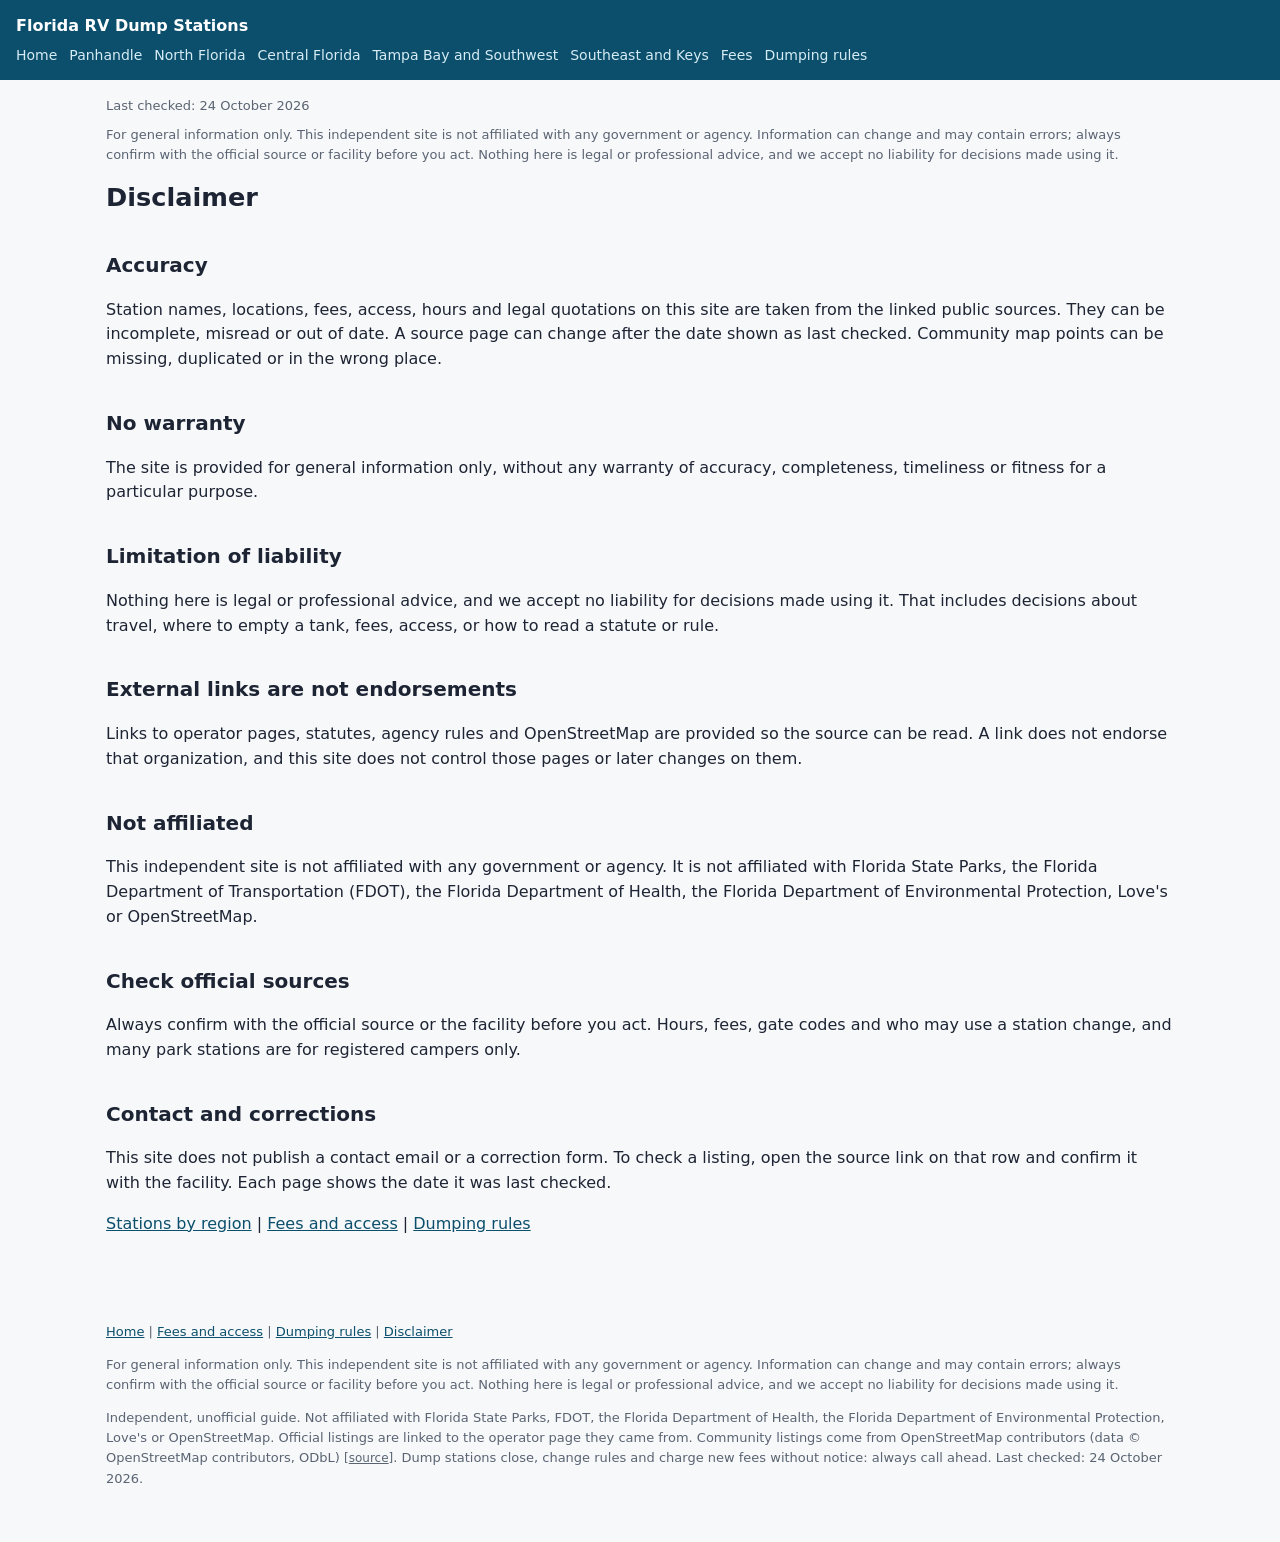
==== site/disclaimer/index.html @ b53549ac "Add SEO metadata, a disclaimer page, and clean URLs. Generate JSON-LD, social tags, icons, a custom " ====
<!doctype html><html lang="en-US"><head><meta charset="utf-8"><meta name="viewport" content="width=device-width,initial-scale=1"><title>Full disclaimer for this Florida RV dump station guide</title><meta name="description" content="Disclaimer for this independent Florida RV dump station guide: accuracy, no warranty, liability limits, external links, affiliation and official sources."><link rel="canonical" href="https://rv-dump-station-finder.vercel.app/disclaimer/"><link rel="icon" href="/favicon.svg" type="image/svg+xml"><link rel="apple-touch-icon" sizes="180x180" href="/apple-touch-icon.png"><meta property="og:type" content="article"><meta property="og:site_name" content="Florida RV Dump Stations"><meta property="og:locale" content="en_US"><meta property="og:title" content="Full disclaimer for this Florida RV dump station guide"><meta property="og:description" content="Disclaimer for this independent Florida RV dump station guide: accuracy, no warranty, liability limits, external links, affiliation and official sources."><meta property="og:url" content="https://rv-dump-station-finder.vercel.app/disclaimer/"><meta property="og:image" content="https://rv-dump-station-finder.vercel.app/og.png"><meta property="og:image:type" content="image/png"><meta property="og:image:width" content="1200"><meta property="og:image:height" content="630"><meta property="og:image:alt" content="Florida RV Dump Stations"><meta name="twitter:card" content="summary_large_image"><meta name="twitter:title" content="Full disclaimer for this Florida RV dump station guide"><meta name="twitter:description" content="Disclaimer for this independent Florida RV dump station guide: accuracy, no warranty, liability limits, external links, affiliation and official sources."><meta name="twitter:image" content="https://rv-dump-station-finder.vercel.app/og.png"><meta name="twitter:image:alt" content="Florida RV Dump Stations"><script type="application/ld+json">{"@context": "https://schema.org", "@type": "Article", "headline": "Full disclaimer for this Florida RV dump station guide", "description": "Disclaimer for this independent Florida RV dump station guide: accuracy, no warranty, liability limits, external links, affiliation and official sources.", "datePublished": "2026-10-24", "dateModified": "2026-10-24", "mainEntityOfPage": {"@type": "WebPage", "@id": "https://rv-dump-station-finder.vercel.app/disclaimer/"}, "author": {"@type": "Organization", "name": "Florida RV Dump Stations", "url": "https://rv-dump-station-finder.vercel.app/"}, "publisher": {"@type": "Organization", "name": "Florida RV Dump Stations", "url": "https://rv-dump-station-finder.vercel.app/", "logo": {"@type": "ImageObject", "url": "https://rv-dump-station-finder.vercel.app/apple-touch-icon.png"}}}</script><script type="application/ld+json">{"@context": "https://schema.org", "@type": "BreadcrumbList", "itemListElement": [{"@type": "ListItem", "position": 1, "name": "Home", "item": "https://rv-dump-station-finder.vercel.app/"}, {"@type": "ListItem", "position": 2, "name": "Disclaimer", "item": "https://rv-dump-station-finder.vercel.app/disclaimer/"}]}</script><style>*{box-sizing:border-box}body{margin:0;font:16px/1.55 system-ui,-apple-system,Segoe UI,Roboto,sans-serif;color:#1d2433;background:#f7f8fa}
header{background:#0b4f6c;color:#fff;padding:14px 16px}header a{color:#fff;text-decoration:none;font-weight:600}nav{margin-top:6px;font-size:14px}nav a{color:#d6ecf5;margin-right:12px;font-weight:400;display:inline-block}
main{max-width:1100px;margin:0 auto;padding:16px}h1{font-size:1.6rem;line-height:1.25}h2{font-size:1.25rem;margin-top:1.8em}
.card{background:#fff;border:1px solid #e3e6ea;border-radius:10px;padding:14px 16px;margin:12px 0}.note{background:#fff8e1;border-color:#f3d27a}
.src{font-size:12px;color:#5a6472}.src a{color:#5a6472}a{color:#0b4f6c}table{border-collapse:collapse;width:100%;background:#fff;font-size:14px}
th,td{border:1px solid #e3e6ea;padding:6px 8px;text-align:left;vertical-align:top}th{background:#eaf1f4}.wrap{overflow-x:auto}
.checked{font-size:13px;color:#5a6472;margin:0 0 8px}.disclaimer{font-size:13px;color:#5a6472;margin:8px 0 12px}footer{max-width:1100px;margin:24px auto;padding:16px;font-size:13px;color:#5a6472}
.lv{font-size:12px;padding:1px 6px;border-radius:8px;white-space:nowrap}.ok{background:#dff3e4}.comm{background:#fdebd3}
input{width:100%;padding:8px;font-size:15px;border:1px solid #cdd3da;border-radius:6px;margin:8px 0}ul.grid{columns:2;padding-left:18px}@media(max-width:600px){ul.grid{columns:1}}
</style><script defer src="/_vercel/insights/script.js"></script></head><body><header><a href="/">Florida RV Dump Stations</a><nav><a href="/">Home</a><a href="/regions/panhandle/">Panhandle</a><a href="/regions/north/">North Florida</a><a href="/regions/central/">Central Florida</a><a href="/regions/tampa-bay-southwest/">Tampa Bay and Southwest</a><a href="/regions/southeast-keys/">Southeast and Keys</a><a href="/fees/">Fees</a><a href="/rules/">Dumping rules</a></nav></header><main><p class="checked">Last checked: 24 October 2026</p><p class="disclaimer">For general information only. This independent site is not affiliated with any government or agency. Information can change and may contain errors; always confirm with the official source or facility before you act. Nothing here is legal or professional advice, and we accept no liability for decisions made using it.</p><h1>Disclaimer</h1>
<h2>Accuracy</h2>
<p>Station names, locations, fees, access, hours and legal quotations on this site are taken from the linked public sources. They can be incomplete, misread or out of date. A source page can change after the date shown as last checked. Community map points can be missing, duplicated or in the wrong place.</p>
<h2>No warranty</h2>
<p>The site is provided for general information only, without any warranty of accuracy, completeness, timeliness or fitness for a particular purpose.</p>
<h2>Limitation of liability</h2>
<p>Nothing here is legal or professional advice, and we accept no liability for decisions made using it. That includes decisions about travel, where to empty a tank, fees, access, or how to read a statute or rule.</p>
<h2>External links are not endorsements</h2>
<p>Links to operator pages, statutes, agency rules and OpenStreetMap are provided so the source can be read. A link does not endorse that organization, and this site does not control those pages or later changes on them.</p>
<h2>Not affiliated</h2>
<p>This independent site is not affiliated with any government or agency. It is not affiliated with Florida State Parks, the Florida Department of Transportation (FDOT), the Florida Department of Health, the Florida Department of Environmental Protection, Love's or OpenStreetMap.</p>
<h2>Check official sources</h2>
<p>Always confirm with the official source or the facility before you act. Hours, fees, gate codes and who may use a station change, and many park stations are for registered campers only.</p>
<h2>Contact and corrections</h2>
<p>This site does not publish a contact email or a correction form. To check a listing, open the source link on that row and confirm it with the facility. Each page shows the date it was last checked.</p>
<p><a href="/">Stations by region</a> | <a href="/fees/">Fees and access</a> | <a href="/rules/">Dumping rules</a></p></main><footer><p><a href="/">Home</a> | <a href="/fees/">Fees and access</a> | <a href="/rules/">Dumping rules</a> | <a href="/disclaimer/">Disclaimer</a></p><p class="disclaimer">For general information only. This independent site is not affiliated with any government or agency. Information can change and may contain errors; always confirm with the official source or facility before you act. Nothing here is legal or professional advice, and we accept no liability for decisions made using it.</p><p>Independent, unofficial guide. Not affiliated with Florida State Parks, FDOT, the Florida Department of Health, the Florida Department of Environmental Protection, Love's or OpenStreetMap. Official listings are linked to the operator page they came from. Community listings come from OpenStreetMap contributors (data &copy; OpenStreetMap contributors, ODbL) <span class="src">[<a href="https://www.openstreetmap.org/copyright" rel="noopener">source</a>]</span>. Dump stations close, change rules and charge new fees without notice: always call ahead. Last checked: 24 October 2026.</p></footer></body></html>
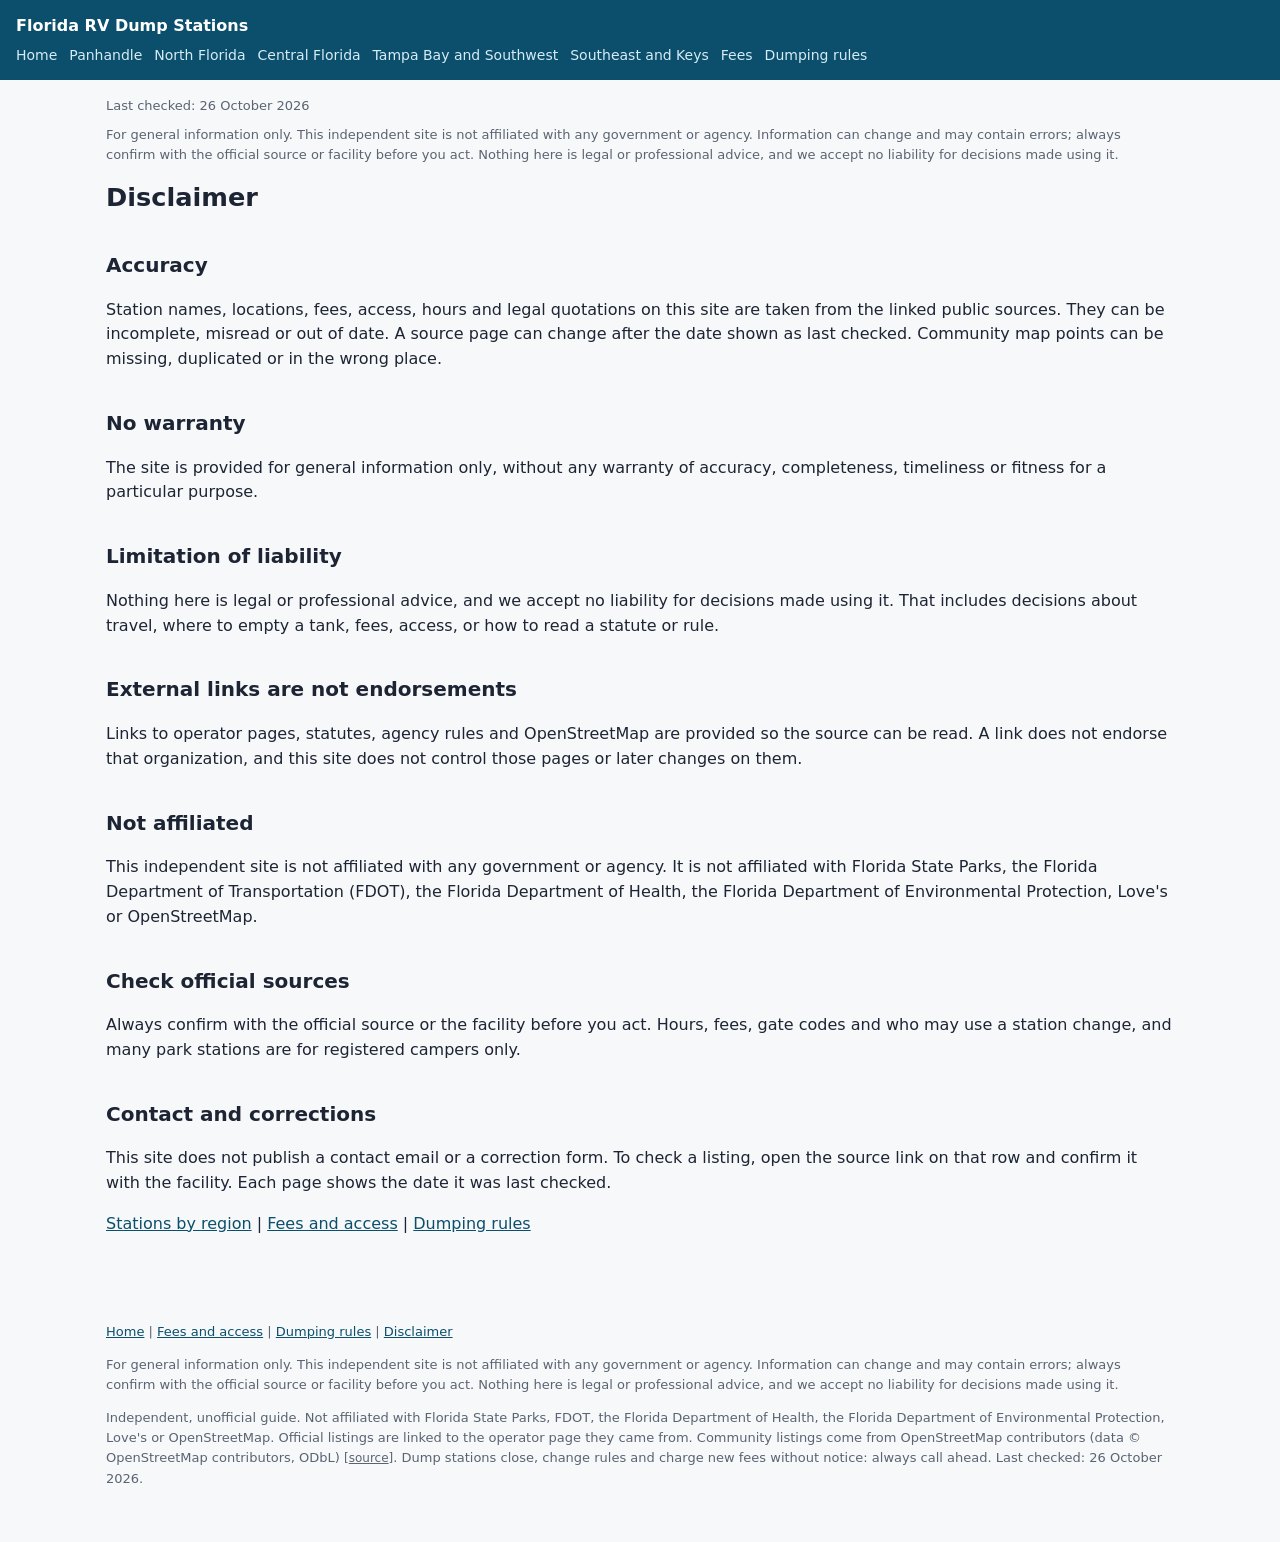
==== commit d8e3ebd4: "Recheck Florida dump facts against official sources. Set every last-checked date to 26 October 2026." ====
--- a/site/disclaimer/index.html
+++ b/site/disclaimer/index.html
@@ -1,4 +1,4 @@
-<!doctype html><html lang="en-US"><head><meta charset="utf-8"><meta name="viewport" content="width=device-width,initial-scale=1"><title>Full disclaimer for this Florida RV dump station guide</title><meta name="description" content="Disclaimer for this independent Florida RV dump station guide: accuracy, no warranty, liability limits, external links, affiliation and official sources."><link rel="canonical" href="https://rv-dump-station-finder.vercel.app/disclaimer/"><link rel="icon" href="/favicon.svg" type="image/svg+xml"><link rel="apple-touch-icon" sizes="180x180" href="/apple-touch-icon.png"><meta property="og:type" content="article"><meta property="og:site_name" content="Florida RV Dump Stations"><meta property="og:locale" content="en_US"><meta property="og:title" content="Full disclaimer for this Florida RV dump station guide"><meta property="og:description" content="Disclaimer for this independent Florida RV dump station guide: accuracy, no warranty, liability limits, external links, affiliation and official sources."><meta property="og:url" content="https://rv-dump-station-finder.vercel.app/disclaimer/"><meta property="og:image" content="https://rv-dump-station-finder.vercel.app/og.png"><meta property="og:image:type" content="image/png"><meta property="og:image:width" content="1200"><meta property="og:image:height" content="630"><meta property="og:image:alt" content="Florida RV Dump Stations"><meta name="twitter:card" content="summary_large_image"><meta name="twitter:title" content="Full disclaimer for this Florida RV dump station guide"><meta name="twitter:description" content="Disclaimer for this independent Florida RV dump station guide: accuracy, no warranty, liability limits, external links, affiliation and official sources."><meta name="twitter:image" content="https://rv-dump-station-finder.vercel.app/og.png"><meta name="twitter:image:alt" content="Florida RV Dump Stations"><script type="application/ld+json">{"@context": "https://schema.org", "@type": "Article", "headline": "Full disclaimer for this Florida RV dump station guide", "description": "Disclaimer for this independent Florida RV dump station guide: accuracy, no warranty, liability limits, external links, affiliation and official sources.", "datePublished": "2026-10-24", "dateModified": "2026-10-24", "mainEntityOfPage": {"@type": "WebPage", "@id": "https://rv-dump-station-finder.vercel.app/disclaimer/"}, "author": {"@type": "Organization", "name": "Florida RV Dump Stations", "url": "https://rv-dump-station-finder.vercel.app/"}, "publisher": {"@type": "Organization", "name": "Florida RV Dump Stations", "url": "https://rv-dump-station-finder.vercel.app/", "logo": {"@type": "ImageObject", "url": "https://rv-dump-station-finder.vercel.app/apple-touch-icon.png"}}}</script><script type="application/ld+json">{"@context": "https://schema.org", "@type": "BreadcrumbList", "itemListElement": [{"@type": "ListItem", "position": 1, "name": "Home", "item": "https://rv-dump-station-finder.vercel.app/"}, {"@type": "ListItem", "position": 2, "name": "Disclaimer", "item": "https://rv-dump-station-finder.vercel.app/disclaimer/"}]}</script><style>*{box-sizing:border-box}body{margin:0;font:16px/1.55 system-ui,-apple-system,Segoe UI,Roboto,sans-serif;color:#1d2433;background:#f7f8fa}
+<!doctype html><html lang="en-US"><head><meta charset="utf-8"><meta name="viewport" content="width=device-width,initial-scale=1"><title>Full disclaimer for this Florida RV dump station guide</title><meta name="description" content="Disclaimer for this independent Florida RV dump station guide: accuracy, no warranty, liability limits, external links, affiliation and official sources."><link rel="canonical" href="https://rv-dump-station-finder.vercel.app/disclaimer/"><link rel="icon" href="/favicon.svg" type="image/svg+xml"><link rel="apple-touch-icon" sizes="180x180" href="/apple-touch-icon.png"><meta property="og:type" content="article"><meta property="og:site_name" content="Florida RV Dump Stations"><meta property="og:locale" content="en_US"><meta property="og:title" content="Full disclaimer for this Florida RV dump station guide"><meta property="og:description" content="Disclaimer for this independent Florida RV dump station guide: accuracy, no warranty, liability limits, external links, affiliation and official sources."><meta property="og:url" content="https://rv-dump-station-finder.vercel.app/disclaimer/"><meta property="og:image" content="https://rv-dump-station-finder.vercel.app/og.png"><meta property="og:image:type" content="image/png"><meta property="og:image:width" content="1200"><meta property="og:image:height" content="630"><meta property="og:image:alt" content="Florida RV Dump Stations"><meta name="twitter:card" content="summary_large_image"><meta name="twitter:title" content="Full disclaimer for this Florida RV dump station guide"><meta name="twitter:description" content="Disclaimer for this independent Florida RV dump station guide: accuracy, no warranty, liability limits, external links, affiliation and official sources."><meta name="twitter:image" content="https://rv-dump-station-finder.vercel.app/og.png"><meta name="twitter:image:alt" content="Florida RV Dump Stations"><script type="application/ld+json">{"@context": "https://schema.org", "@type": "Article", "headline": "Full disclaimer for this Florida RV dump station guide", "description": "Disclaimer for this independent Florida RV dump station guide: accuracy, no warranty, liability limits, external links, affiliation and official sources.", "datePublished": "2026-10-26", "dateModified": "2026-10-26", "mainEntityOfPage": {"@type": "WebPage", "@id": "https://rv-dump-station-finder.vercel.app/disclaimer/"}, "author": {"@type": "Organization", "name": "Florida RV Dump Stations", "url": "https://rv-dump-station-finder.vercel.app/"}, "publisher": {"@type": "Organization", "name": "Florida RV Dump Stations", "url": "https://rv-dump-station-finder.vercel.app/", "logo": {"@type": "ImageObject", "url": "https://rv-dump-station-finder.vercel.app/apple-touch-icon.png"}}}</script><script type="application/ld+json">{"@context": "https://schema.org", "@type": "BreadcrumbList", "itemListElement": [{"@type": "ListItem", "position": 1, "name": "Home", "item": "https://rv-dump-station-finder.vercel.app/"}, {"@type": "ListItem", "position": 2, "name": "Disclaimer", "item": "https://rv-dump-station-finder.vercel.app/disclaimer/"}]}</script><style>*{box-sizing:border-box}body{margin:0;font:16px/1.55 system-ui,-apple-system,Segoe UI,Roboto,sans-serif;color:#1d2433;background:#f7f8fa}
 header{background:#0b4f6c;color:#fff;padding:14px 16px}header a{color:#fff;text-decoration:none;font-weight:600}nav{margin-top:6px;font-size:14px}nav a{color:#d6ecf5;margin-right:12px;font-weight:400;display:inline-block}
 main{max-width:1100px;margin:0 auto;padding:16px}h1{font-size:1.6rem;line-height:1.25}h2{font-size:1.25rem;margin-top:1.8em}
 .card{background:#fff;border:1px solid #e3e6ea;border-radius:10px;padding:14px 16px;margin:12px 0}.note{background:#fff8e1;border-color:#f3d27a}
@@ -7,7 +7,7 @@
 .checked{font-size:13px;color:#5a6472;margin:0 0 8px}.disclaimer{font-size:13px;color:#5a6472;margin:8px 0 12px}footer{max-width:1100px;margin:24px auto;padding:16px;font-size:13px;color:#5a6472}
 .lv{font-size:12px;padding:1px 6px;border-radius:8px;white-space:nowrap}.ok{background:#dff3e4}.comm{background:#fdebd3}
 input{width:100%;padding:8px;font-size:15px;border:1px solid #cdd3da;border-radius:6px;margin:8px 0}ul.grid{columns:2;padding-left:18px}@media(max-width:600px){ul.grid{columns:1}}
-</style><script defer src="/_vercel/insights/script.js"></script></head><body><header><a href="/">Florida RV Dump Stations</a><nav><a href="/">Home</a><a href="/regions/panhandle/">Panhandle</a><a href="/regions/north/">North Florida</a><a href="/regions/central/">Central Florida</a><a href="/regions/tampa-bay-southwest/">Tampa Bay and Southwest</a><a href="/regions/southeast-keys/">Southeast and Keys</a><a href="/fees/">Fees</a><a href="/rules/">Dumping rules</a></nav></header><main><p class="checked">Last checked: 24 October 2026</p><p class="disclaimer">For general information only. This independent site is not affiliated with any government or agency. Information can change and may contain errors; always confirm with the official source or facility before you act. Nothing here is legal or professional advice, and we accept no liability for decisions made using it.</p><h1>Disclaimer</h1>
+</style><script defer src="/_vercel/insights/script.js"></script></head><body><header><a href="/">Florida RV Dump Stations</a><nav><a href="/">Home</a><a href="/regions/panhandle/">Panhandle</a><a href="/regions/north/">North Florida</a><a href="/regions/central/">Central Florida</a><a href="/regions/tampa-bay-southwest/">Tampa Bay and Southwest</a><a href="/regions/southeast-keys/">Southeast and Keys</a><a href="/fees/">Fees</a><a href="/rules/">Dumping rules</a></nav></header><main><p class="checked">Last checked: 26 October 2026</p><p class="disclaimer">For general information only. This independent site is not affiliated with any government or agency. Information can change and may contain errors; always confirm with the official source or facility before you act. Nothing here is legal or professional advice, and we accept no liability for decisions made using it.</p><h1>Disclaimer</h1>
 <h2>Accuracy</h2>
 <p>Station names, locations, fees, access, hours and legal quotations on this site are taken from the linked public sources. They can be incomplete, misread or out of date. A source page can change after the date shown as last checked. Community map points can be missing, duplicated or in the wrong place.</p>
 <h2>No warranty</h2>
@@ -22,4 +22,4 @@
 <p>Always confirm with the official source or the facility before you act. Hours, fees, gate codes and who may use a station change, and many park stations are for registered campers only.</p>
 <h2>Contact and corrections</h2>
 <p>This site does not publish a contact email or a correction form. To check a listing, open the source link on that row and confirm it with the facility. Each page shows the date it was last checked.</p>
-<p><a href="/">Stations by region</a> | <a href="/fees/">Fees and access</a> | <a href="/rules/">Dumping rules</a></p></main><footer><p><a href="/">Home</a> | <a href="/fees/">Fees and access</a> | <a href="/rules/">Dumping rules</a> | <a href="/disclaimer/">Disclaimer</a></p><p class="disclaimer">For general information only. This independent site is not affiliated with any government or agency. Information can change and may contain errors; always confirm with the official source or facility before you act. Nothing here is legal or professional advice, and we accept no liability for decisions made using it.</p><p>Independent, unofficial guide. Not affiliated with Florida State Parks, FDOT, the Florida Department of Health, the Florida Department of Environmental Protection, Love's or OpenStreetMap. Official listings are linked to the operator page they came from. Community listings come from OpenStreetMap contributors (data &copy; OpenStreetMap contributors, ODbL) <span class="src">[<a href="https://www.openstreetmap.org/copyright" rel="noopener">source</a>]</span>. Dump stations close, change rules and charge new fees without notice: always call ahead. Last checked: 24 October 2026.</p></footer></body></html>+<p><a href="/">Stations by region</a> | <a href="/fees/">Fees and access</a> | <a href="/rules/">Dumping rules</a></p></main><footer><p><a href="/">Home</a> | <a href="/fees/">Fees and access</a> | <a href="/rules/">Dumping rules</a> | <a href="/disclaimer/">Disclaimer</a></p><p class="disclaimer">For general information only. This independent site is not affiliated with any government or agency. Information can change and may contain errors; always confirm with the official source or facility before you act. Nothing here is legal or professional advice, and we accept no liability for decisions made using it.</p><p>Independent, unofficial guide. Not affiliated with Florida State Parks, FDOT, the Florida Department of Health, the Florida Department of Environmental Protection, Love's or OpenStreetMap. Official listings are linked to the operator page they came from. Community listings come from OpenStreetMap contributors (data &copy; OpenStreetMap contributors, ODbL) <span class="src">[<a href="https://www.openstreetmap.org/copyright" rel="noopener">source</a>]</span>. Dump stations close, change rules and charge new fees without notice: always call ahead. Last checked: 26 October 2026.</p></footer></body></html>
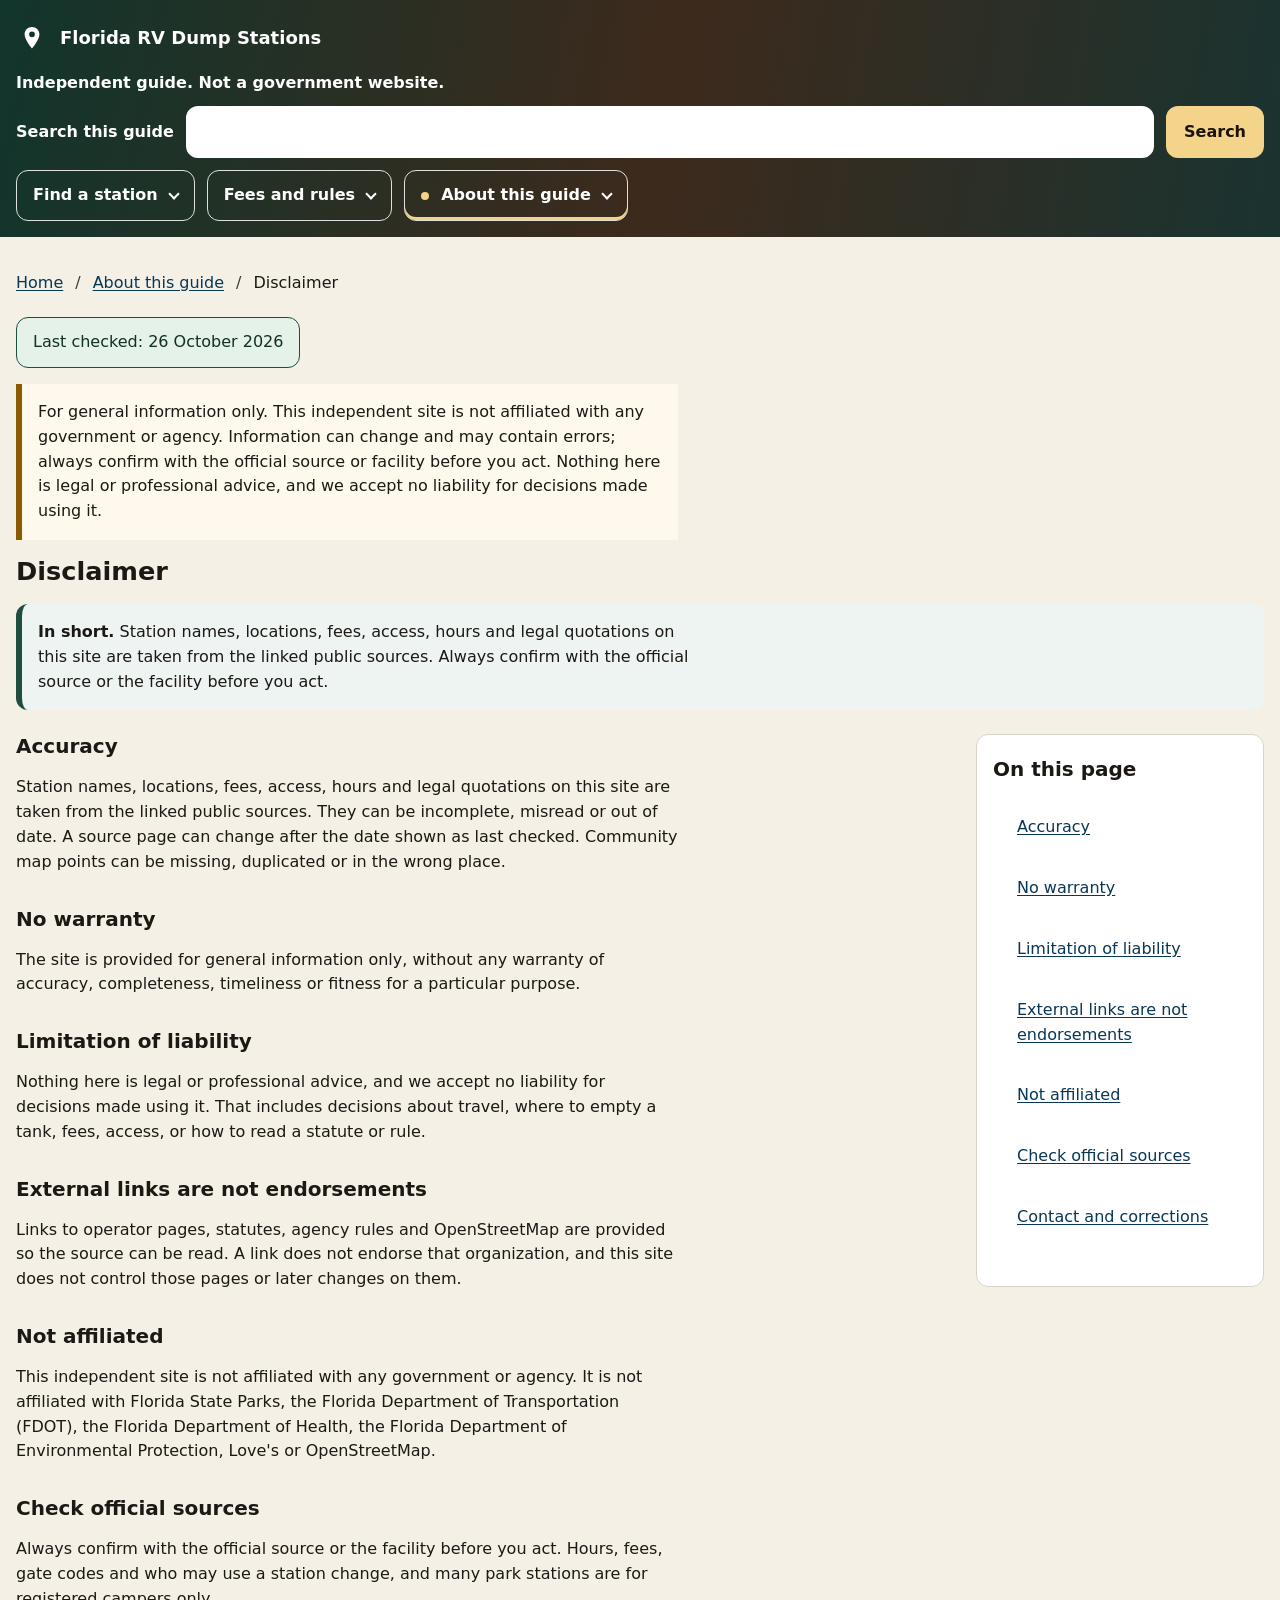
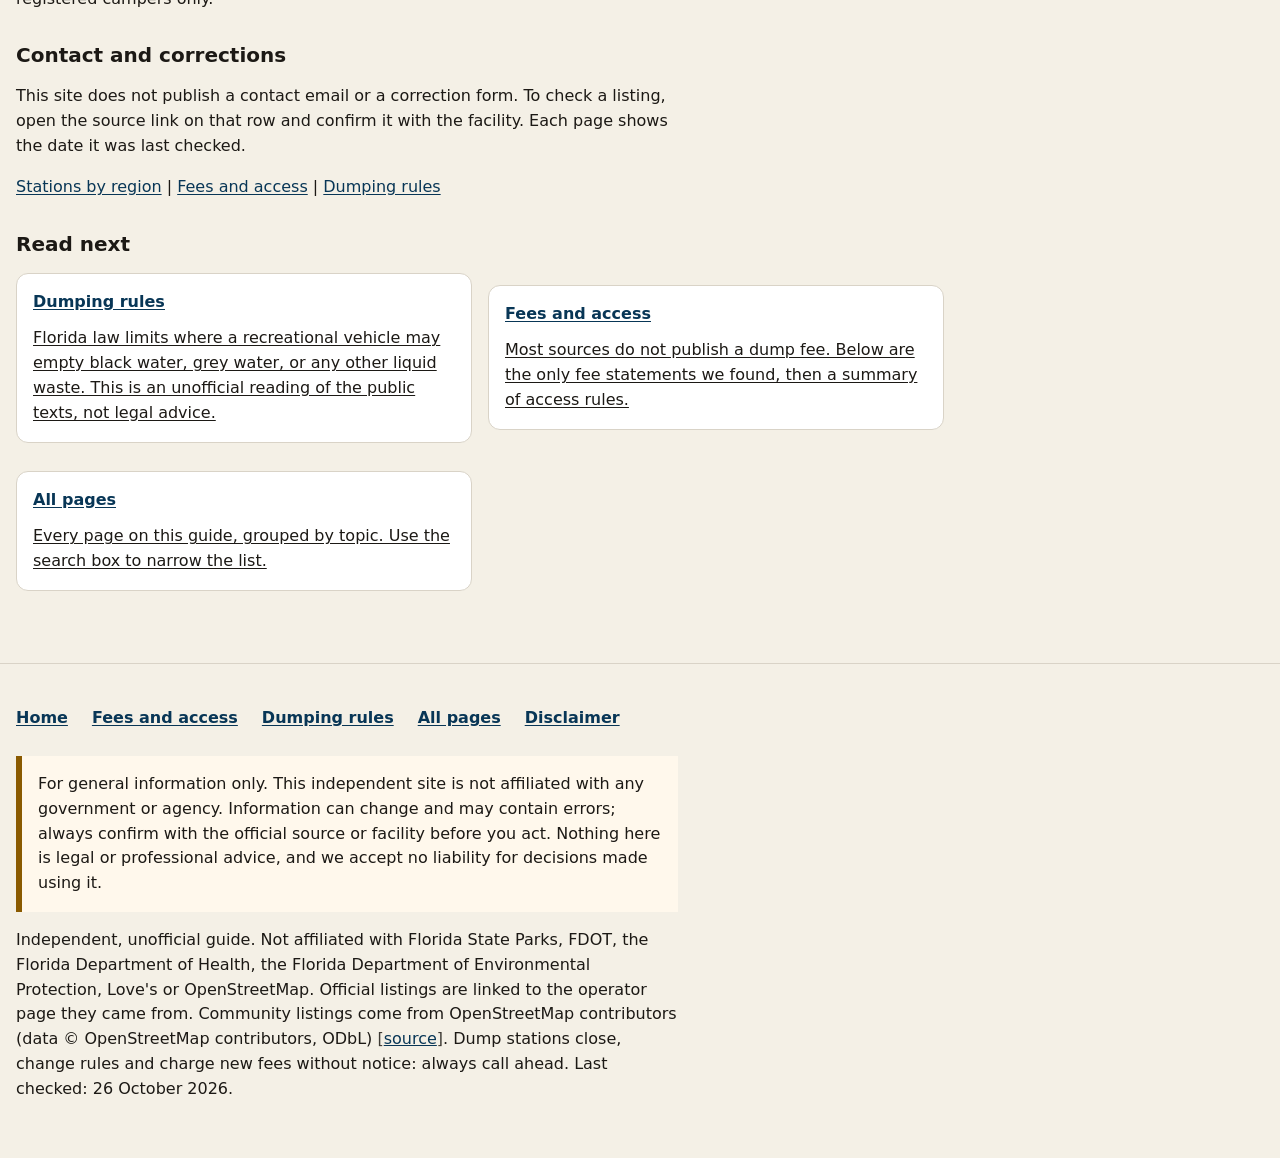
==== commit 37a42c93: "Redesign the guide layout and navigation. Use one system font, a pine and clay header, and a sticky " ====
--- a/site/disclaimer/index.html
+++ b/site/disclaimer/index.html
@@ -1,25 +1,489 @@
-<!doctype html><html lang="en-US"><head><meta charset="utf-8"><meta name="viewport" content="width=device-width,initial-scale=1"><title>Full disclaimer for this Florida RV dump station guide</title><meta name="description" content="Disclaimer for this independent Florida RV dump station guide: accuracy, no warranty, liability limits, external links, affiliation and official sources."><link rel="canonical" href="https://rv-dump-station-finder.vercel.app/disclaimer/"><link rel="icon" href="/favicon.svg" type="image/svg+xml"><link rel="apple-touch-icon" sizes="180x180" href="/apple-touch-icon.png"><meta property="og:type" content="article"><meta property="og:site_name" content="Florida RV Dump Stations"><meta property="og:locale" content="en_US"><meta property="og:title" content="Full disclaimer for this Florida RV dump station guide"><meta property="og:description" content="Disclaimer for this independent Florida RV dump station guide: accuracy, no warranty, liability limits, external links, affiliation and official sources."><meta property="og:url" content="https://rv-dump-station-finder.vercel.app/disclaimer/"><meta property="og:image" content="https://rv-dump-station-finder.vercel.app/og.png"><meta property="og:image:type" content="image/png"><meta property="og:image:width" content="1200"><meta property="og:image:height" content="630"><meta property="og:image:alt" content="Florida RV Dump Stations"><meta name="twitter:card" content="summary_large_image"><meta name="twitter:title" content="Full disclaimer for this Florida RV dump station guide"><meta name="twitter:description" content="Disclaimer for this independent Florida RV dump station guide: accuracy, no warranty, liability limits, external links, affiliation and official sources."><meta name="twitter:image" content="https://rv-dump-station-finder.vercel.app/og.png"><meta name="twitter:image:alt" content="Florida RV Dump Stations"><script type="application/ld+json">{"@context": "https://schema.org", "@type": "Article", "headline": "Full disclaimer for this Florida RV dump station guide", "description": "Disclaimer for this independent Florida RV dump station guide: accuracy, no warranty, liability limits, external links, affiliation and official sources.", "datePublished": "2026-10-26", "dateModified": "2026-10-26", "mainEntityOfPage": {"@type": "WebPage", "@id": "https://rv-dump-station-finder.vercel.app/disclaimer/"}, "author": {"@type": "Organization", "name": "Florida RV Dump Stations", "url": "https://rv-dump-station-finder.vercel.app/"}, "publisher": {"@type": "Organization", "name": "Florida RV Dump Stations", "url": "https://rv-dump-station-finder.vercel.app/", "logo": {"@type": "ImageObject", "url": "https://rv-dump-station-finder.vercel.app/apple-touch-icon.png"}}}</script><script type="application/ld+json">{"@context": "https://schema.org", "@type": "BreadcrumbList", "itemListElement": [{"@type": "ListItem", "position": 1, "name": "Home", "item": "https://rv-dump-station-finder.vercel.app/"}, {"@type": "ListItem", "position": 2, "name": "Disclaimer", "item": "https://rv-dump-station-finder.vercel.app/disclaimer/"}]}</script><style>*{box-sizing:border-box}body{margin:0;font:16px/1.55 system-ui,-apple-system,Segoe UI,Roboto,sans-serif;color:#1d2433;background:#f7f8fa}
-header{background:#0b4f6c;color:#fff;padding:14px 16px}header a{color:#fff;text-decoration:none;font-weight:600}nav{margin-top:6px;font-size:14px}nav a{color:#d6ecf5;margin-right:12px;font-weight:400;display:inline-block}
-main{max-width:1100px;margin:0 auto;padding:16px}h1{font-size:1.6rem;line-height:1.25}h2{font-size:1.25rem;margin-top:1.8em}
-.card{background:#fff;border:1px solid #e3e6ea;border-radius:10px;padding:14px 16px;margin:12px 0}.note{background:#fff8e1;border-color:#f3d27a}
-.src{font-size:12px;color:#5a6472}.src a{color:#5a6472}a{color:#0b4f6c}table{border-collapse:collapse;width:100%;background:#fff;font-size:14px}
-th,td{border:1px solid #e3e6ea;padding:6px 8px;text-align:left;vertical-align:top}th{background:#eaf1f4}.wrap{overflow-x:auto}
-.checked{font-size:13px;color:#5a6472;margin:0 0 8px}.disclaimer{font-size:13px;color:#5a6472;margin:8px 0 12px}footer{max-width:1100px;margin:24px auto;padding:16px;font-size:13px;color:#5a6472}
-.lv{font-size:12px;padding:1px 6px;border-radius:8px;white-space:nowrap}.ok{background:#dff3e4}.comm{background:#fdebd3}
-input{width:100%;padding:8px;font-size:15px;border:1px solid #cdd3da;border-radius:6px;margin:8px 0}ul.grid{columns:2;padding-left:18px}@media(max-width:600px){ul.grid{columns:1}}
-</style><script defer src="/_vercel/insights/script.js"></script></head><body><header><a href="/">Florida RV Dump Stations</a><nav><a href="/">Home</a><a href="/regions/panhandle/">Panhandle</a><a href="/regions/north/">North Florida</a><a href="/regions/central/">Central Florida</a><a href="/regions/tampa-bay-southwest/">Tampa Bay and Southwest</a><a href="/regions/southeast-keys/">Southeast and Keys</a><a href="/fees/">Fees</a><a href="/rules/">Dumping rules</a></nav></header><main><p class="checked">Last checked: 26 October 2026</p><p class="disclaimer">For general information only. This independent site is not affiliated with any government or agency. Information can change and may contain errors; always confirm with the official source or facility before you act. Nothing here is legal or professional advice, and we accept no liability for decisions made using it.</p><h1>Disclaimer</h1>
-<h2>Accuracy</h2>
+<!doctype html><html lang="en-US"><head><meta charset="utf-8"><meta name="viewport" content="width=device-width,initial-scale=1"><meta name="theme-color" content="#12352C"><title>Full disclaimer for this Florida RV dump station guide</title><meta name="description" content="Disclaimer for this independent Florida RV dump station guide: accuracy, no warranty, liability limits, external links, affiliation and official sources."><link rel="canonical" href="https://rv-dump-station-finder.vercel.app/disclaimer/"><link rel="icon" href="/favicon.svg" type="image/svg+xml"><link rel="apple-touch-icon" sizes="180x180" href="/apple-touch-icon.png"><meta property="og:type" content="article"><meta property="og:site_name" content="Florida RV Dump Stations"><meta property="og:locale" content="en_US"><meta property="og:title" content="Full disclaimer for this Florida RV dump station guide"><meta property="og:description" content="Disclaimer for this independent Florida RV dump station guide: accuracy, no warranty, liability limits, external links, affiliation and official sources."><meta property="og:url" content="https://rv-dump-station-finder.vercel.app/disclaimer/"><meta property="og:image" content="https://rv-dump-station-finder.vercel.app/og.png"><meta property="og:image:type" content="image/png"><meta property="og:image:width" content="1200"><meta property="og:image:height" content="630"><meta property="og:image:alt" content="Florida RV Dump Stations"><meta name="twitter:card" content="summary_large_image"><meta name="twitter:title" content="Full disclaimer for this Florida RV dump station guide"><meta name="twitter:description" content="Disclaimer for this independent Florida RV dump station guide: accuracy, no warranty, liability limits, external links, affiliation and official sources."><meta name="twitter:image" content="https://rv-dump-station-finder.vercel.app/og.png"><meta name="twitter:image:alt" content="Florida RV Dump Stations"><meta name="google-site-verification" content="XA7XgB_UwrIRvQyNVsnWpSyTyaU6e3-v4g4RBw8RAVI" /><script type="application/ld+json">{"@context": "https://schema.org", "@type": "Article", "headline": "Full disclaimer for this Florida RV dump station guide", "description": "Disclaimer for this independent Florida RV dump station guide: accuracy, no warranty, liability limits, external links, affiliation and official sources.", "datePublished": "2026-10-26", "dateModified": "2026-10-26", "mainEntityOfPage": {"@type": "WebPage", "@id": "https://rv-dump-station-finder.vercel.app/disclaimer/"}, "author": {"@type": "Organization", "name": "Florida RV Dump Stations", "url": "https://rv-dump-station-finder.vercel.app/"}, "publisher": {"@type": "Organization", "name": "Florida RV Dump Stations", "url": "https://rv-dump-station-finder.vercel.app/", "logo": {"@type": "ImageObject", "url": "https://rv-dump-station-finder.vercel.app/apple-touch-icon.png"}}}</script><script type="application/ld+json">{"@context": "https://schema.org", "@type": "BreadcrumbList", "itemListElement": [{"@type": "ListItem", "position": 1, "name": "Home", "item": "https://rv-dump-station-finder.vercel.app/"}, {"@type": "ListItem", "position": 2, "name": "About this guide", "item": "https://rv-dump-station-finder.vercel.app/#about-this-guide"}, {"@type": "ListItem", "position": 3, "name": "Disclaimer", "item": "https://rv-dump-station-finder.vercel.app/disclaimer/"}]}</script><style>/* Header gradient stops #12352C, #3D2A1C, #1A3330. White text stays at least 13:1 in sRGB and OKLab, including midpoints. */
+:root{
+  --space-12:12px;
+  --space-16:16px;
+  --space-24:24px;
+  --space-32:32px;
+  --space-40:40px;
+  --scroll-pad:200px;
+  --panel-top:200px;
+  --ink:#1C1915;
+  --paper:#F4F0E6;
+  --link:#083656;
+  --visited:#4C2A6E;
+  --line:#D9D3C7;
+  --gold:#F0D48A;
+  --gold-btn:#F3D48A;
+  --btn-ink:#1A140C;
+  --pine:#12352C;
+  --panel:#14241C;
+  --font:system-ui, -apple-system, 'Segoe UI', Roboto, sans-serif;
+  --head-bg:linear-gradient(100deg,#12352C 0%,#3D2A1C 52%,#1A3330 100%);
+}
+*,*::before,*::after{box-sizing:border-box}
+html{scroll-padding-top:var(--scroll-pad)}
+body{margin:0;color:var(--ink);background:var(--paper);font-family:system-ui, -apple-system, 'Segoe UI', Roboto, sans-serif;font-size:1rem;line-height:1.55}
+h1,h2,h3,h4,h5,h6,button,input,textarea,select,summary{font-family:system-ui, -apple-system, 'Segoe UI', Roboto, sans-serif}
+h1,h2,h3,h4{font-weight:700;line-height:1.25}
+h1{font-size:1.6rem;margin:0 0 var(--space-16)}
+h2{font-size:1.25rem;margin:var(--space-32) 0 var(--space-12)}
+h3{font-size:1.125rem;margin:var(--space-24) 0 var(--space-12)}
+h4{font-size:1.25rem;margin:var(--space-16) 0 var(--space-12)}
+h1,h2,h3,h4,[id]{scroll-margin-top:var(--scroll-pad)}
+img,svg{max-width:100%}
+[hidden]{display:none!important}
+.shell{max-width:80rem;margin:0 auto;padding:0 var(--space-16);min-width:0}
+.skip{position:absolute;left:var(--space-12);top:0;transform:translateY(-120%);background:#fff;color:var(--ink);padding:var(--space-12) var(--space-16);z-index:80;font-weight:700;text-decoration:underline}
+.skip:focus,.skip:focus-visible{position:fixed;top:var(--space-12);left:var(--space-12);transform:none}
+#head-slot{min-width:0}
+#site-header{background:var(--head-bg);color:#fff;position:relative;z-index:40}
+#site-header a{color:#fff}
+#site-header a:visited{color:#fff}
+#site-header .shell{display:grid;grid-template-columns:minmax(0,1fr) auto;grid-template-areas:"brand searchbtn" "search search" "nav nav";align-items:center;column-gap:var(--space-16);row-gap:var(--space-12);padding-top:var(--space-16);padding-bottom:var(--space-16);position:relative}
+.brand-block{grid-area:brand;min-width:0}
+.brand{display:flex;align-items:center;gap:var(--space-12);min-width:0;color:#fff;text-decoration:none;font-weight:700;min-height:44px}
+.mark{width:32px;height:32px;flex:none}
+.name-main{font-size:1.125rem;line-height:1.3}
+.name-compact{display:none}
+.name-sub{margin:var(--space-12) 0 0;font-size:1rem;font-weight:700;line-height:1.35;color:#fff}
+.search-toggle{grid-area:searchbtn;display:none;align-items:center;justify-content:center;gap:var(--space-12);min-height:44px;min-width:44px;padding:var(--space-12);font:inherit;font-weight:700;color:#fff;background:transparent;border:2px solid #fff;border-radius:12px;cursor:pointer;position:relative}
+.search-icon{width:24px;height:24px;display:block}
+.search-wrap{grid-area:search;position:relative}
+.sitesearch{display:flex;flex-wrap:wrap;align-items:center;gap:var(--space-12)}
+.sitesearch label{flex:1 1 100%;color:#fff;font-weight:700}
+.sitesearch input[type="search"]{flex:1 1 12rem;min-width:0;min-height:44px;font:inherit;color:var(--ink);background:#fff;border:2px solid #fff;border-radius:12px;padding:var(--space-12) var(--space-16)}
+.sitesearch button{min-height:44px;min-width:44px;padding:var(--space-12) var(--space-16);font:inherit;font-weight:700;color:var(--btn-ink);background:var(--gold-btn);border:2px solid var(--gold-btn);border-radius:12px;cursor:pointer}
+.search-results{position:absolute;z-index:60;left:0;right:0;top:100%;margin-top:var(--space-12);background:#fff;color:var(--ink);border:2px solid var(--ink);border-radius:12px;max-height:70vh;overflow:auto}
+.search-results ul{list-style:none;margin:0;padding:0}
+.search-results a{display:flex;flex-direction:column;gap:var(--space-12);min-height:44px;justify-content:center;padding:var(--space-12) var(--space-16);color:var(--link);text-decoration:underline;text-underline-offset:.12em}
+.search-results a span{color:var(--ink);font-weight:400;text-decoration:none}
+.search-empty{margin:0;padding:var(--space-16);color:var(--ink)}
+nav.top{grid-area:nav;display:flex;flex-wrap:nowrap;align-items:stretch;gap:var(--space-12);min-width:0;overflow-x:auto;scroll-snap-type:x proximity;padding-bottom:2px}
+.grp{position:relative;flex:0 0 auto}
+.grp>summary{display:flex;align-items:center;justify-content:center;gap:var(--space-12);min-height:44px;padding:var(--space-12) var(--space-16);color:#fff;font-weight:700;cursor:pointer;list-style:none;white-space:nowrap;border:1px solid rgba(255,255,255,.85);border-radius:999px;background:rgba(0,0,0,.18);scroll-snap-align:start}
+.grp>summary::-webkit-details-marker{display:none}
+.grp>summary::marker{content:""}
+.grp>summary::after{content:"";border:solid #fff;border-width:0 2px 2px 0;width:8px;height:8px;transform:rotate(45deg);flex:none;margin-top:-4px}
+.grp[open]>summary::after{transform:rotate(-135deg);margin-top:4px}
+.grp.has-current>summary{box-shadow:inset 0 -3px 0 var(--gold)}
+.grp.has-current>summary::before{content:"";width:8px;height:8px;border-radius:50%;background:var(--gold);flex:none}
+.glinks{display:flex;flex-direction:column;min-width:16rem}
+.glinks a{display:flex;align-items:center;min-height:44px;padding:var(--space-12) var(--space-16);color:#fff;text-decoration:underline;text-underline-offset:.15em}
+.glinks a.is-current{font-weight:700;border-left:4px solid var(--gold);background:rgba(255,255,255,.12)}
+.nav-fade,.nav-hint{display:none;pointer-events:none}
+.nav-hint::before{content:"";display:block;width:8px;height:8px;border:solid var(--gold);border-width:0 3px 3px 0;transform:rotate(-45deg)}
+@media(min-width:720px){
+.sitesearch{flex-wrap:nowrap}
+.sitesearch label{flex:0 0 auto}
+}
+@media(min-width:960px){
+nav.top{overflow:visible;scroll-snap-type:none;padding-bottom:0}
+.grp>summary{border-radius:12px;background:transparent}
+.grp[open] .glinks{position:absolute;z-index:45;top:100%;left:0;background:var(--panel);border:2px solid #fff;border-radius:12px;padding:var(--space-12);box-shadow:0 8px 24px rgba(0,0,0,.28)}
+.grp:last-child[open] .glinks{left:auto;right:0}
+}
+@media(max-width:959px){
+nav.top.menu-open{overflow:visible}
+.grp[open] .glinks{position:fixed;z-index:45;left:0;right:0;top:var(--panel-top);max-height:min(24rem,70vh);overflow:auto;background:var(--panel);border:2px solid #fff;padding:var(--space-12);box-shadow:0 12px 24px rgba(0,0,0,.35)}
+}
+body.nav-more-right .nav-fade-right,body.nav-more-left .nav-fade-left{display:block;position:absolute;bottom:var(--space-16);height:44px;width:32px;z-index:4}
+body.nav-more-right .nav-fade-right{right:0;background:linear-gradient(90deg,rgba(26,51,48,0),#1A3330 70%)}
+body.nav-more-left .nav-fade-left{left:0;background:linear-gradient(90deg,#12352C 30%,rgba(18,53,44,0))}
+body.nav-more-right .nav-hint{display:flex;align-items:center;justify-content:flex-end;position:absolute;right:var(--space-12);bottom:var(--space-16);width:24px;height:44px;z-index:5}
+body.is-docked #site-header{position:fixed;top:0;left:0;right:0;z-index:40;box-shadow:0 2px 12px rgba(0,0,0,.28)}
+body.is-docked #site-header .shell{padding-top:var(--space-12);padding-bottom:var(--space-12);row-gap:var(--space-12)}
+body.is-docked .search-toggle{display:inline-flex}
+body.is-docked .search-wrap{display:none;margin:0;position:absolute;top:100%;left:0;right:0;z-index:46;background:var(--head-bg);padding:var(--space-16);box-shadow:0 12px 24px rgba(0,0,0,.28)}
+body.is-docked .search-wrap.is-open{display:block}
+@media(max-width:720px){
+body.is-docked .name-main{display:none}
+body.is-docked .name-compact{display:block;font-size:1rem;line-height:1.3;font-weight:700}
+body.is-docked .mark{width:24px;height:24px}
+body.is-docked .search-toggle-text{position:absolute;width:1px;height:1px;padding:0;margin:-1px;overflow:hidden;clip:rect(0,0,0,0);white-space:nowrap;border:0}
+}
+main{min-width:0}
+main>.shell{padding-top:var(--space-24);padding-bottom:var(--space-40)}
+main:focus{outline:none}
+main:focus-visible{outline:3px solid var(--ink);outline-offset:-3px}
+.crumbs ol{display:flex;flex-wrap:wrap;list-style:none;padding:0;margin:0 0 var(--space-12);gap:0}
+.crumbs li{display:flex;align-items:center;min-height:44px}
+.crumbs li+li::before{content:"/";margin:0 var(--space-12);color:#3e3a34}
+.crumbs a{display:inline-flex;align-items:center;min-height:44px}
+.meta{margin:0 0 var(--space-16)}
+.checked{display:inline-flex;align-items:center;min-height:44px;background:#e5f2ea;color:#143024;border:1px solid #1d4f3e;border-radius:12px;padding:var(--space-12) var(--space-16);font-size:1rem}
+p.disclaimer{max-width:65ch;background:#fff8ec;border-left:6px solid #8a5a00;padding:var(--space-16);margin:var(--space-16) 0}
+article.content{min-width:0}
+.head-block p,.rest p,.content p,footer p,.inshort p{max-width:65ch}
+h1,h2,h3,h4{max-width:65ch}
+.inshort{background:#eef4f1;border-left:6px solid #1d4f3e;border-radius:12px;padding:var(--space-16);margin:0 0 var(--space-24)}
+.inshort p{margin:0}
+.layout{display:flex;flex-direction:column;gap:var(--space-24);min-width:0;margin-top:var(--space-24)}
+.toc{order:-1}
+.rest{order:0;min-width:0}
+.rest>h2:first-child{margin-top:0}
+@media(min-width:960px){
+.layout.has-toc{display:grid;grid-template-columns:minmax(0,1fr) 18rem;column-gap:var(--space-32);align-items:start}
+.layout.has-toc .rest{grid-column:1;grid-row:1;order:0}
+.layout.has-toc .toc{grid-column:2;grid-row:1;order:0;position:sticky;top:var(--scroll-pad);max-height:calc(100vh - var(--scroll-pad) - var(--space-16));overflow:auto}
+}
+.toc{background:#fff;border:1px solid var(--line);border-radius:12px;padding:var(--space-12) var(--space-16) var(--space-16);margin:0}
+.toc summary{min-height:44px;display:flex;align-items:center;font-weight:700;cursor:pointer;font-size:1.25rem;line-height:1.25}
+.toc ul{list-style:none;margin:0;padding:0 0 var(--space-12)}
+.toc a{display:flex;align-items:center;min-height:44px;padding:var(--space-12) 0}
+.card{background:#fff;border:1px solid var(--line);border-radius:12px;padding:var(--space-16);margin:0 0 var(--space-16);max-width:none}
+h2+.card,h3+.card,.head-block .card:first-of-type{margin-top:0}
+.card>:first-child{margin-top:0}
+.card>:last-child{margin-bottom:0}
+.card p{margin:0 0 var(--space-16)}
+.card ul,.card ol{margin:var(--space-12) 0 0;padding-left:24px}
+.card li+li{margin-top:var(--space-12)}
+.note{border-left:6px solid #8a5a00;background:#fff8ec}
+.content ul,.content ol{margin:var(--space-12) 0 var(--space-16);padding-left:24px}
+.content li+li{margin-top:var(--space-12)}
+ul.grid{display:grid;grid-template-columns:1fr;gap:var(--space-12) var(--space-24);padding-left:24px;margin:var(--space-16) 0 0;max-width:none}
+@media(min-width:720px){ul.grid{grid-template-columns:1fr 1fr}}
+.timeline{list-style:none;margin:var(--space-16) 0 0;padding:0;counter-reset:step;display:grid;gap:var(--space-16);max-width:none}
+.period{counter-increment:step;background:#fff;border:1px solid var(--line);border-radius:12px;padding:var(--space-16);margin:0;max-width:none}
+.period>h3{margin:0 0 var(--space-16)}
+.period>h3::before{content:counter(step) ". "}
+h3+h2{margin-top:var(--space-12)}
+.tasks,.link-grid,.topic-list,.readnext ul{list-style:none;padding:0;margin:var(--space-16) 0 0;display:grid;gap:var(--space-16);grid-template-columns:1fr;max-width:none}
+.tasks li,.link-grid li,.topic-list li,.readnext li,.timeline>li,ul.grid>li{max-width:none}
+@media(min-width:720px){.tasks,.link-grid,.topic-list,.readnext ul{grid-template-columns:1fr 1fr}}
+.jump{display:flex;flex-direction:column;justify-content:center;gap:var(--space-12);min-height:44px;padding:var(--space-16);background:#fff;color:var(--ink);border:1px solid var(--line);border-radius:12px;text-decoration:none}
+.jump:hover{border-color:var(--link)}
+.jump .lt{color:var(--link);font-weight:700;text-decoration:underline;text-underline-offset:.12em}
+.jump .ls{color:var(--ink);font-weight:400;text-decoration:none}
+a.jump:visited .lt{color:var(--visited)}
+.src{color:#3e3a34;font-size:1rem}
+.src a{color:var(--link)}
+.src,.card,td,th{overflow-wrap:anywhere}
+.pn{display:grid;gap:var(--space-16);margin-top:var(--space-32);max-width:none}
+.pn a{display:flex;flex-direction:column;justify-content:center;gap:var(--space-12);min-height:44px;padding:var(--space-16);background:#fff;border:1px solid var(--line);border-radius:12px;text-decoration:none}
+.pn .pn-k{color:#3e3a34;font-size:1rem;font-weight:700}
+.pn .pn-t{color:var(--link);font-weight:700;text-decoration:underline;text-underline-offset:.12em}
+.pn a:visited .pn-t{color:var(--visited)}
+@media(min-width:720px){
+.pn:has(a.prev):has(a.next){grid-template-columns:1fr 1fr}
+.pn a.next{align-items:flex-end;text-align:right}
+}
+.readnext{margin-top:var(--space-32);max-width:none}
+.readnext h2{margin-top:0}
+.index-status{font-weight:700;margin:0 0 var(--space-16);max-width:none}
+.filter{margin:0 0 var(--space-16);max-width:none}
+.filter label{display:block;font-weight:700;margin:0 0 var(--space-12)}
+.filter input{width:100%;min-height:44px;font:inherit;color:var(--ink);background:#fff;border:2px solid var(--ink);border-radius:12px;padding:var(--space-12) var(--space-16)}
+.filter input::placeholder,.sitesearch input::placeholder{color:#3e3a34;opacity:1}
+a{color:var(--link)}
+a:visited{color:var(--visited)}
+.content a,.crumbs a,.footnav a{text-decoration:underline;text-underline-offset:.12em}
+table{border-collapse:collapse;width:100%;background:#fff;font-size:1rem}
+th,td{border:1px solid var(--line);padding:var(--space-12) var(--space-16);text-align:left;vertical-align:top}
+th{background:#e7efe9;color:var(--ink)}
+.wrap{overflow-x:auto;max-width:100%;margin:var(--space-16) 0;max-width:none}
+.lv{font-size:1rem;padding:var(--space-12);border-radius:12px;white-space:normal}
+.ok{background:#dff3e4}
+.comm{background:#fdebd3}
+footer{border-top:1px solid var(--line);color:var(--ink);margin-top:var(--space-32)}
+footer .shell{padding-top:var(--space-32);padding-bottom:var(--space-40)}
+.footnav{display:flex;flex-wrap:wrap;gap:var(--space-12) var(--space-24);margin:0 0 var(--space-16)}
+.footnav a{display:inline-flex;align-items:center;min-height:44px;font-weight:700}
+:focus{outline:3px solid var(--ink);outline-offset:2px}
+:focus:not(:focus-visible){outline:none}
+:focus-visible{outline:3px solid var(--ink);outline-offset:2px}
+#site-header :focus-visible{outline:3px solid #fff;outline-offset:2px;box-shadow:0 0 0 2px #1C1915}
+@media(prefers-reduced-motion:reduce){html{scroll-behavior:auto}}
+@media(forced-colors:active){
+.card,.inshort,p.disclaimer,.jump,.period,.toc,.pn a,.search-toggle,.grp>summary{border:1px solid CanvasText}
+:focus-visible,#site-header :focus-visible{outline:3px solid Highlight;box-shadow:none}
+}
+@media(max-width:359px){.shell{padding-left:var(--space-12);padding-right:var(--space-12)}}
+</style><script defer src="/_vercel/insights/script.js"></script></head><body><a class="skip" href="#content">Skip to content</a><div id="head-slot"><header id="site-header"><div class="shell"><div class="brand-block"><a class="brand" href="/"><svg class="mark" viewBox="0 0 32 32" aria-hidden="true" focusable="false"><path fill="#ffffff" d="M16 5c-4.1 0-7.4 3.2-7.4 7.3 0 5.5 7.4 14.2 7.4 14.2s7.4-8.7 7.4-14.2C23.4 8.2 20.1 5 16 5zm0 10.2a2.9 2.9 0 1 1 0-5.8 2.9 2.9 0 0 1 0 5.8z"/></svg><span class="name-main">Florida RV Dump Stations</span><span class="name-compact">Dump stations</span></a><p class="name-sub">Independent guide. Not a government website.</p></div><button type="button" class="search-toggle" aria-expanded="false" aria-controls="site-search"><svg class="search-icon" viewBox="0 0 24 24" aria-hidden="true" focusable="false"><circle cx="10.5" cy="10.5" r="6.5" fill="none" stroke="currentColor" stroke-width="2"/><path d="M15.5 15.5 20 20" fill="none" stroke="currentColor" stroke-width="2" stroke-linecap="round"/></svg><span class="search-toggle-text">Search</span></button><div class="search-wrap" id="site-search"><form class="sitesearch" role="search" action="/find/" method="get"><label for="q">Search this guide</label><input id="q" name="q" type="search" autocomplete="off" autocapitalize="off" autocorrect="off" spellcheck="false"><button type="submit">Search</button></form><div id="search-results" class="search-results" hidden role="region" aria-live="polite" aria-label="Matching pages"></div></div><nav id="site-nav" class="top" aria-label="Topics"><details class="grp"><summary>Find a station</summary><div class="glinks"><a href="/regions/panhandle/">Panhandle</a><a href="/regions/north/">North Florida</a><a href="/regions/central/">Central Florida</a><a href="/regions/tampa-bay-southwest/">Tampa Bay and Southwest</a><a href="/regions/southeast-keys/">Southeast and Keys</a></div></details><details class="grp"><summary>Fees and rules</summary><div class="glinks"><a href="/fees/">Fees and access</a><a href="/rules/">Dumping rules</a></div></details><details class="grp has-current"><summary aria-current="true">About this guide</summary><div class="glinks"><a href="/disclaimer/" class="is-current" aria-current="page">Disclaimer</a><a href="/find/">All pages</a></div></details></nav><span class="nav-fade nav-fade-left" aria-hidden="true"></span><span class="nav-fade nav-fade-right" aria-hidden="true"></span><span class="nav-hint" aria-hidden="true"></span></div></header></div><main id="content" tabindex="-1"><div class="shell"><nav class="crumbs" aria-label="Breadcrumb"><ol><li><a href="/">Home</a></li><li><a href="/#about-this-guide">About this guide</a></li><li><span aria-current="page">Disclaimer</span></li></ol></nav><p class="meta"><span class="checked">Last checked: 26 October 2026</span></p><p class="disclaimer">For general information only. This independent site is not affiliated with any government or agency. Information can change and may contain errors; always confirm with the official source or facility before you act. Nothing here is legal or professional advice, and we accept no liability for decisions made using it.</p><article class="content" aria-labelledby="page-title"><div class="head-block"><h1 id="page-title">Disclaimer</h1><div class="inshort"><p><strong>In short.</strong> Station names, locations, fees, access, hours and legal quotations on this site are taken from the linked public sources. Always confirm with the official source or the facility before you act.</p></div>
+</div><div class="layout has-toc"><nav class="toc" aria-label="On this page"><details class="toc-details" open><summary>On this page</summary><ul><li><a href="#accuracy">Accuracy</a></li><li><a href="#no-warranty">No warranty</a></li><li><a href="#limitation-of-liability">Limitation of liability</a></li><li><a href="#external-links-are-not-endorsements">External links are not endorsements</a></li><li><a href="#not-affiliated">Not affiliated</a></li><li><a href="#check-official-sources">Check official sources</a></li><li><a href="#contact-and-corrections">Contact and corrections</a></li></ul></details></nav><div class="rest"><h2 id="accuracy">Accuracy</h2>
 <p>Station names, locations, fees, access, hours and legal quotations on this site are taken from the linked public sources. They can be incomplete, misread or out of date. A source page can change after the date shown as last checked. Community map points can be missing, duplicated or in the wrong place.</p>
-<h2>No warranty</h2>
+<h2 id="no-warranty">No warranty</h2>
 <p>The site is provided for general information only, without any warranty of accuracy, completeness, timeliness or fitness for a particular purpose.</p>
-<h2>Limitation of liability</h2>
+<h2 id="limitation-of-liability">Limitation of liability</h2>
 <p>Nothing here is legal or professional advice, and we accept no liability for decisions made using it. That includes decisions about travel, where to empty a tank, fees, access, or how to read a statute or rule.</p>
-<h2>External links are not endorsements</h2>
+<h2 id="external-links-are-not-endorsements">External links are not endorsements</h2>
 <p>Links to operator pages, statutes, agency rules and OpenStreetMap are provided so the source can be read. A link does not endorse that organization, and this site does not control those pages or later changes on them.</p>
-<h2>Not affiliated</h2>
+<h2 id="not-affiliated">Not affiliated</h2>
 <p>This independent site is not affiliated with any government or agency. It is not affiliated with Florida State Parks, the Florida Department of Transportation (FDOT), the Florida Department of Health, the Florida Department of Environmental Protection, Love's or OpenStreetMap.</p>
-<h2>Check official sources</h2>
+<h2 id="check-official-sources">Check official sources</h2>
 <p>Always confirm with the official source or the facility before you act. Hours, fees, gate codes and who may use a station change, and many park stations are for registered campers only.</p>
-<h2>Contact and corrections</h2>
+<h2 id="contact-and-corrections">Contact and corrections</h2>
 <p>This site does not publish a contact email or a correction form. To check a listing, open the source link on that row and confirm it with the facility. Each page shows the date it was last checked.</p>
-<p><a href="/">Stations by region</a> | <a href="/fees/">Fees and access</a> | <a href="/rules/">Dumping rules</a></p></main><footer><p><a href="/">Home</a> | <a href="/fees/">Fees and access</a> | <a href="/rules/">Dumping rules</a> | <a href="/disclaimer/">Disclaimer</a></p><p class="disclaimer">For general information only. This independent site is not affiliated with any government or agency. Information can change and may contain errors; always confirm with the official source or facility before you act. Nothing here is legal or professional advice, and we accept no liability for decisions made using it.</p><p>Independent, unofficial guide. Not affiliated with Florida State Parks, FDOT, the Florida Department of Health, the Florida Department of Environmental Protection, Love's or OpenStreetMap. Official listings are linked to the operator page they came from. Community listings come from OpenStreetMap contributors (data &copy; OpenStreetMap contributors, ODbL) <span class="src">[<a href="https://www.openstreetmap.org/copyright" rel="noopener">source</a>]</span>. Dump stations close, change rules and charge new fees without notice: always call ahead. Last checked: 26 October 2026.</p></footer></body></html>+<p><a href="/">Stations by region</a> | <a href="/fees/">Fees and access</a> | <a href="/rules/">Dumping rules</a></p><aside class="readnext" aria-labelledby="read-next"><h2 id="read-next">Read next</h2><ul><li><a class="jump" href="/rules/"><span class="lt">Dumping rules</span><span class="ls">Florida law limits where a recreational vehicle may empty black water, grey water, or any other liquid waste. This is an unofficial reading of the public texts, not legal advice.</span></a></li><li><a class="jump" href="/fees/"><span class="lt">Fees and access</span><span class="ls">Most sources do not publish a dump fee. Below are the only fee statements we found, then a summary of access rules.</span></a></li><li><a class="jump" href="/find/"><span class="lt">All pages</span><span class="ls">Every page on this guide, grouped by topic. Use the search box to narrow the list.</span></a></li></ul></aside></div></div></article></div></main><footer><div class="shell"><nav class="footnav" aria-label="About this guide"><a href="/">Home</a><a href="/fees/">Fees and access</a><a href="/rules/">Dumping rules</a><a href="/find/">All pages</a><a href="/disclaimer/" aria-current="page">Disclaimer</a></nav><p class="disclaimer">For general information only. This independent site is not affiliated with any government or agency. Information can change and may contain errors; always confirm with the official source or facility before you act. Nothing here is legal or professional advice, and we accept no liability for decisions made using it.</p><p>Independent, unofficial guide. Not affiliated with Florida State Parks, FDOT, the Florida Department of Health, the Florida Department of Environmental Protection, Love's or OpenStreetMap. Official listings are linked to the operator page they came from. Community listings come from OpenStreetMap contributors (data &copy; OpenStreetMap contributors, ODbL) <span class="src">[<a href="https://www.openstreetmap.org/copyright" rel="noopener">source</a>]</span>. Dump stations close, change rules and charge new fees without notice: always call ahead. Last checked: 26 October 2026.</p></div></footer><script type="application/json" id="search-data">[{"u": "/", "t": "Home", "s": "43 stations on 26 October 2026: 11 confirmed on an official page, 32 community-mapped. Confirm with the operator before you drive there.", "g": "Home", "k": "Grayton Beach State Park St. Andrews State Park FDOT rest areas, welcome centers and Turnpike service plazas etiquette rest area openstreetmap verification call ahead"}, {"u": "/regions/panhandle/", "t": "Panhandle", "s": "4 stations in the Panhandle. Each row links to its source. Call ahead.", "g": "Find a station", "k": "Love's Travel Stop #561 Mossy Head Mossy Head Walton Love's Dump station off Gulf Beach Drive East Not stated by source Franklin Not stated by source Dump station Not stated by source Gulf Not stated by source Dump station off Cape San Blas Road Not stated by source Gulf Not stated by source"}, {"u": "/regions/north/", "t": "North Florida", "s": "6 stations in North Florida. Each row links to its source. Call ahead.", "g": "Find a station", "k": "Anastasia State Park communal dump station St. Augustine St. Johns Florida State Parks Rainbow Springs State Park campground dump station (near RV staging area) Dunnellon Marion Florida State Parks Manatee Springs State Park dump station Chiefland area Levy Florida State Parks Love's Travel Stop #620 Hawthorne Hawthorne Alachua Love's Love's Travel Stop #724 Lake City Lake City Columbia Love's Dump station off Northeast 142nd Place Road, Salt Springs Salt Springs Marion Not stated by source"}, {"u": "/regions/central/", "t": "Central Florida", "s": "6 stations in Central Florida. Each row links to its source. Call ahead.", "g": "Find a station", "k": "Tomoka State Park campground dump station Ormond Beach Volusia Florida State Parks Love's Travel Stop #708 Bushnell Bushnell Sumter Love's Dump station off Nfs 536, Johnsons Corner Johnsons Corner Lake Not stated by source Dump station off Loop A, Alexander Springs Day Use Area Alexander Springs Day Use Area Lake Not stated by source Dump station off North Beach Street, Ormond Beach Ormond Beach Volusia Not stated by source Dump station off Trail 10 Not stated by source Citrus Not stated by source"}, {"u": "/regions/tampa-bay-southwest/", "t": "Tampa Bay and Southwest", "s": "16 stations in Tampa Bay and Southwest. Each row links to its source. Call ahead.", "g": "Find a station", "k": "Myakka River State Park dump station (near Old Prairie Campground) Sarasota area Sarasota Florida State Parks Dump station Not stated by source Hillsborough Not stated by source Dump station off San Marco Road, Goodland Goodland Collier Not stated by source Dump station off Fort DeSoto Recreational Trail Not stated by source Pinellas Not stated by source Dump station off Fort DeSoto Recreational Trail Not stated by source Pinellas Not stated by source Dump station off Park Drive Not stated by source Sarasota Not stated by source Dump station off San Marco Road, Goodland Goodland Collier Not stated by source Dump station off E.G. Simmons Park Drive Not stated by source Hillsborough Not stated by source Dump station off State Park Access Road Not stated by source Hillsborough Not stated by source Dump station off Coral Point Drive, Cape Coral Cape Coral Lee Not stated by source Blue Boy Dump Not stated by source Sarasota Not stated by source Dump station off Tamiami Trail East Not stated by source Collier Not stated by source Dump station off River Trail, Estero Estero Lee Not stated by source Dump station off River Trail, Estero Estero Lee Not stated by source Dump station off CR 579, Thonotosassa Thonotosassa Hillsborough TA Dump station off Lazy Days Boulevard, Brandon Brandon Hillsborough Flying J"}, {"u": "/regions/southeast-keys/", "t": "Southeast and Keys", "s": "11 stations in the Southeast and the Keys. Each row links to its source. Call ahead.", "g": "Find a station", "k": "Curry Hammock State Park campground dump station Marathon area Monroe Florida State Parks Jonathan Dickinson State Park dump station (Pine Grove Campground) Hobe Sound area Martin Florida State Parks Dump station off Overseas Highway Not stated by source Monroe Not stated by source Dump station off Flamingo Lodge Highway Not stated by source Monroe Not stated by source Dump station off Flamingo Lodge Highway Not stated by source Monroe Not stated by source Dump station off Overseas Highway, Big Pine Key Big Pine Key Monroe Not stated by source Dump station Not stated by source Monroe Not stated by source Dump station off Gulf Shore Boulevard Not stated by source Monroe Not stated by source Dump station off Long Pine Key Road Not stated by source Miami-Dade Not stated by source Dump station off MacDonald Avenue, Stock Island Stock Island Monroe Not stated by source Dump station off Ocean Drive, Marathon Marathon Monroe Not stated by source"}, {"u": "/fees/", "t": "Fees and access", "s": "Most sources do not publish a dump fee. Below are the only fee statements we found, then a summary of access rules.", "g": "Fees and rules", "k": "fee access campers loves love state park customers potable water"}, {"u": "/rules/", "t": "Dumping rules", "s": "Florida law limits where a recreational vehicle may empty black water, grey water, or any other liquid waste. This is an unofficial reading of the public texts, not legal advice.", "g": "Fees and rules", "k": "rest area welcome center litter law statute grey water black water wastewater sanitary dump station health department transportation"}, {"u": "/disclaimer/", "t": "Disclaimer", "s": "Station names, locations, fees, access, hours and legal quotations on this site are taken from the linked public sources. Always confirm with the official source or the facility before you act.", "g": "About this guide", "k": "liability warranty affiliation accuracy corrections"}, {"u": "/find/", "t": "All pages", "s": "Every page on this guide, grouped by topic. Use the search box to narrow the list.", "g": "About this guide", "k": "index search all pages topics"}]</script><script>(function(){
+  var el=document.getElementById("search-data");
+  var input=document.getElementById("q");
+  var box=document.getElementById("search-results");
+  if(!el||!input||!box) return;
+  var pages=[];
+  try { pages=JSON.parse(el.textContent); } catch(e){ return; }
+  function esc(s){
+    return String(s).replace(/[&<>"']/g, function(c){
+      return {"&":"&amp;","<":"&lt;",">":"&gt;","\"":"&quot;","'":"&#39;"}[c];
+    });
+  }
+  function activeWords(q){
+    var t=String(q||"").trim().toLowerCase();
+    if(t.length<2) return [];
+    return t.split(/\s+/).filter(function(w){ return w; });
+  }
+  function match(blob, ws){
+    if(!ws.length) return true;
+    blob=String(blob).toLowerCase();
+    for(var i=0;i<ws.length;i++) if(blob.indexOf(ws[i])<0) return false;
+    return true;
+  }
+  function filterIndex(q){
+    var lists=document.querySelectorAll("ul.topic-list");
+    if(!lists.length) return;
+    var ws=activeWords(q);
+    var shown=0;
+    var total=0;
+    for(var i=0;i<lists.length;i++){
+      var list=lists[i];
+      var items=list.querySelectorAll("li");
+      var any=false;
+      for(var k=0;k<items.length;k++){
+        var li=items[k];
+        total++;
+        var blob=li.textContent+" "+(li.getAttribute("data-keywords")||"");
+        var ok=match(blob, ws);
+        li.hidden=!ok;
+        if(ok){ any=true; shown++; }
+      }
+      list.hidden=!any;
+      var h2=list.previousElementSibling;
+      if(h2&&h2.tagName==="H2") h2.hidden=!any;
+    }
+    var status=document.getElementById("index-status");
+    if(status){
+      if(!ws.length) status.textContent="Showing every page.";
+      else if(!shown) status.textContent="No page matches. Try a different word, or clear the search.";
+      else status.textContent="Showing "+shown+" of "+total+" pages.";
+    }
+  }
+  function show(q){
+    var ws=activeWords(q);
+    if(!ws.length){
+      box.hidden=true;
+      box.innerHTML="";
+    } else {
+      var hits=[];
+      for(var i=0;i<pages.length;i++){
+        var p=pages[i];
+        var blob=p.t+" "+p.s+" "+p.g+" "+(p.k||"");
+        if(match(blob, ws)) hits.push(p);
+      }
+      if(!hits.length){
+        box.innerHTML="<p class=\"search-empty\">No matching page. Open the <a href=\"/find/\">full page list</a>.</p>";
+      } else {
+        var html="<ul>";
+        var n=Math.min(8, hits.length);
+        for(var j=0;j<n;j++){
+          var hit=hits[j];
+          html+="<li><a href=\""+esc(hit.u)+"\"><strong>"+esc(hit.t)+"</strong><span>"+esc(hit.s)+"</span></a></li>";
+        }
+        if(hits.length>8){
+          var more="/find/?q="+encodeURIComponent(String(q||"").trim());
+          html+="<li><a href=\""+esc(more)+"\"><strong>All "+hits.length+" matching pages</strong><span>Open the full page list.</span></a></li>";
+        }
+        html+="</ul>";
+        box.innerHTML=html;
+      }
+      box.hidden=false;
+    }
+    filterIndex(q);
+  }
+  input.addEventListener("input", function(){ show(input.value); });
+  input.addEventListener("keydown", function(e){
+    if(e.key==="Escape"){ box.hidden=true; box.innerHTML=""; }
+  });
+  document.addEventListener("click", function(e){
+    if(!box.contains(e.target) && e.target!==input){ box.hidden=true; }
+  });
+  var initial="";
+  try { initial=new URLSearchParams(window.location.search).get("q")||""; } catch(err){ initial=""; }
+  if(initial){ input.value=initial; show(initial); }
+  else filterIndex("");
+})();
+(function(){
+  var header=document.getElementById("site-header");
+  var slot=document.getElementById("head-slot");
+  var toggle=document.querySelector(".search-toggle");
+  var search=document.getElementById("site-search");
+  var nav=document.getElementById("site-nav");
+  if(!header||!slot) return;
+  var docked=false;
+  var fullH=0;
+  var compactH=0;
+  function setSearchOpen(open){
+    if(!search||!toggle) return;
+    if(open && !document.body.classList.contains("is-docked")) open=false;
+    search.classList.toggle("is-open", open);
+    toggle.setAttribute("aria-expanded", open?"true":"false");
+    if(open){
+      closeGroups();
+      var input=document.getElementById("q");
+      if(input) input.focus();
+    }
+  }
+  function closeGroups(){
+    var open=document.querySelectorAll(".grp[open]");
+    for(var i=0;i<open.length;i++) open[i].removeAttribute("open");
+    if(nav) nav.classList.remove("menu-open");
+  }
+  function setPanelTop(){
+    document.documentElement.style.setProperty("--panel-top", header.getBoundingClientRect().bottom+"px");
+  }
+  function applyPad(){
+    var h=compactH||header.getBoundingClientRect().height;
+    var pad=Math.ceil(h+12);
+    document.documentElement.style.setProperty("--scroll-pad", pad+"px");
+    setPanelTop();
+  }
+  function measure(){
+    if(docked) return;
+    if(document.querySelector(".grp[open]")) return;
+    fullH=header.offsetHeight;
+  }
+  function measureCompact(){
+    var was=document.body.classList.contains("is-docked");
+    document.body.classList.add("is-docked");
+    var h=header.offsetHeight;
+    if(!was) document.body.classList.remove("is-docked");
+    return h;
+  }
+  function updateHint(){
+    if(!nav) return;
+    var more=nav.scrollWidth>nav.clientWidth+8;
+    var atEnd=nav.scrollLeft+nav.clientWidth>=nav.scrollWidth-8;
+    var atStart=nav.scrollLeft<=8;
+    document.body.classList.toggle("nav-more-right", !!(more && !atEnd));
+    document.body.classList.toggle("nav-more-left", !!(more && !atStart));
+  }
+  function revealCurrent(){
+    if(!nav) return;
+    var cur=nav.querySelector(".grp.has-current");
+    if(!cur || nav.scrollWidth<=nav.clientWidth+8){ updateHint(); return; }
+    var left=cur.offsetLeft-(nav.clientWidth-cur.offsetWidth)/2;
+    nav.scrollLeft=left<0?0:left;
+    updateHint();
+  }
+  function dock(){
+    if(docked) return;
+    closeGroups();
+    setSearchOpen(false);
+    measure();
+    if(!fullH) fullH=header.offsetHeight;
+    slot.style.height=fullH+"px";
+    document.body.classList.add("is-docked");
+    docked=true;
+    compactH=header.offsetHeight;
+    applyPad();
+    revealCurrent();
+  }
+  function undock(){
+    if(!docked) return;
+    setSearchOpen(false);
+    closeGroups();
+    document.body.classList.remove("is-docked");
+    document.body.classList.remove("nav-more-right");
+    document.body.classList.remove("nav-more-left");
+    slot.style.height="";
+    docked=false;
+    measure();
+    applyPad();
+  }
+  function onScroll(){
+    var y=window.scrollY||document.documentElement.scrollTop||0;
+    if(!fullH) measure();
+    var line=Math.max(24, fullH-compactH);
+    if(!docked){
+      measure();
+      if(fullH>compactH+8 && y>line) dock();
+    } else if(y<line-24){
+      undock();
+    }
+    setPanelTop();
+  }
+  if(toggle){
+    toggle.addEventListener("click", function(){
+      var open=toggle.getAttribute("aria-expanded")==="true";
+      setSearchOpen(!open);
+    });
+  }
+  if(nav){
+    var sums=nav.querySelectorAll(".grp>summary");
+    for(var s=0;s<sums.length;s++){
+      sums[s].addEventListener("click", function(){
+        setSearchOpen(false);
+        var parent=this.parentNode;
+        var open=document.querySelectorAll(".grp[open]");
+        for(var i=0;i<open.length;i++) if(open[i]!==parent) open[i].removeAttribute("open");
+      });
+    }
+    nav.addEventListener("toggle", function(e){
+      var any=nav.querySelector(".grp[open]");
+      nav.classList.toggle("menu-open", !!any);
+      setPanelTop();
+    }, true);
+    nav.addEventListener("scroll", updateHint, {passive:true});
+  }
+  document.addEventListener("keydown", function(e){
+    if(e.key!=="Escape") return;
+    setSearchOpen(false);
+    closeGroups();
+    var box=document.getElementById("search-results");
+    if(box){ box.hidden=true; box.innerHTML=""; }
+  });
+  document.addEventListener("click", function(e){
+    if(header.contains(e.target)) return;
+    setSearchOpen(false);
+    closeGroups();
+  });
+  document.addEventListener("focusin", function(e){
+    var t=e.target;
+    if(!t||!docked) return;
+    if(nav && nav.contains(t) && nav.scrollWidth>nav.clientWidth+8 && t.closest){
+      var grp=t.closest(".grp");
+      if(grp){
+        var pad=16;
+        var left=grp.offsetLeft-pad;
+        var right=grp.offsetLeft+grp.offsetWidth+pad;
+        if(left<nav.scrollLeft) nav.scrollLeft=Math.max(0,left);
+        else if(right>nav.scrollLeft+nav.clientWidth) nav.scrollLeft=right-nav.clientWidth;
+        updateHint();
+      }
+    }
+    if(header.contains(t)||(t.classList&&t.classList.contains("skip"))) return;
+    var edge=header.getBoundingClientRect().bottom+12;
+    var r=t.getBoundingClientRect();
+    if(r.top>=edge) return;
+    var y=(window.scrollY||0)+r.top-edge;
+    window.scrollTo(0, y<0?0:y);
+  });
+  window.addEventListener("scroll", onScroll, {passive:true});
+  window.addEventListener("resize", function(){
+    if(docked) undock();
+    measure();
+    compactH=measureCompact();
+    applyPad();
+    onScroll();
+    updateHint();
+  });
+  measure();
+  compactH=measureCompact();
+  applyPad();
+  onScroll();
+  updateHint();
+  if(location.hash){
+    var id="";
+    try { id=decodeURIComponent(location.hash.slice(1)); } catch(err){ id=location.hash.slice(1); }
+    var target=id&&document.getElementById(id);
+    if(target && target.scrollIntoView) target.scrollIntoView();
+  }
+})();
+</script></body></html>
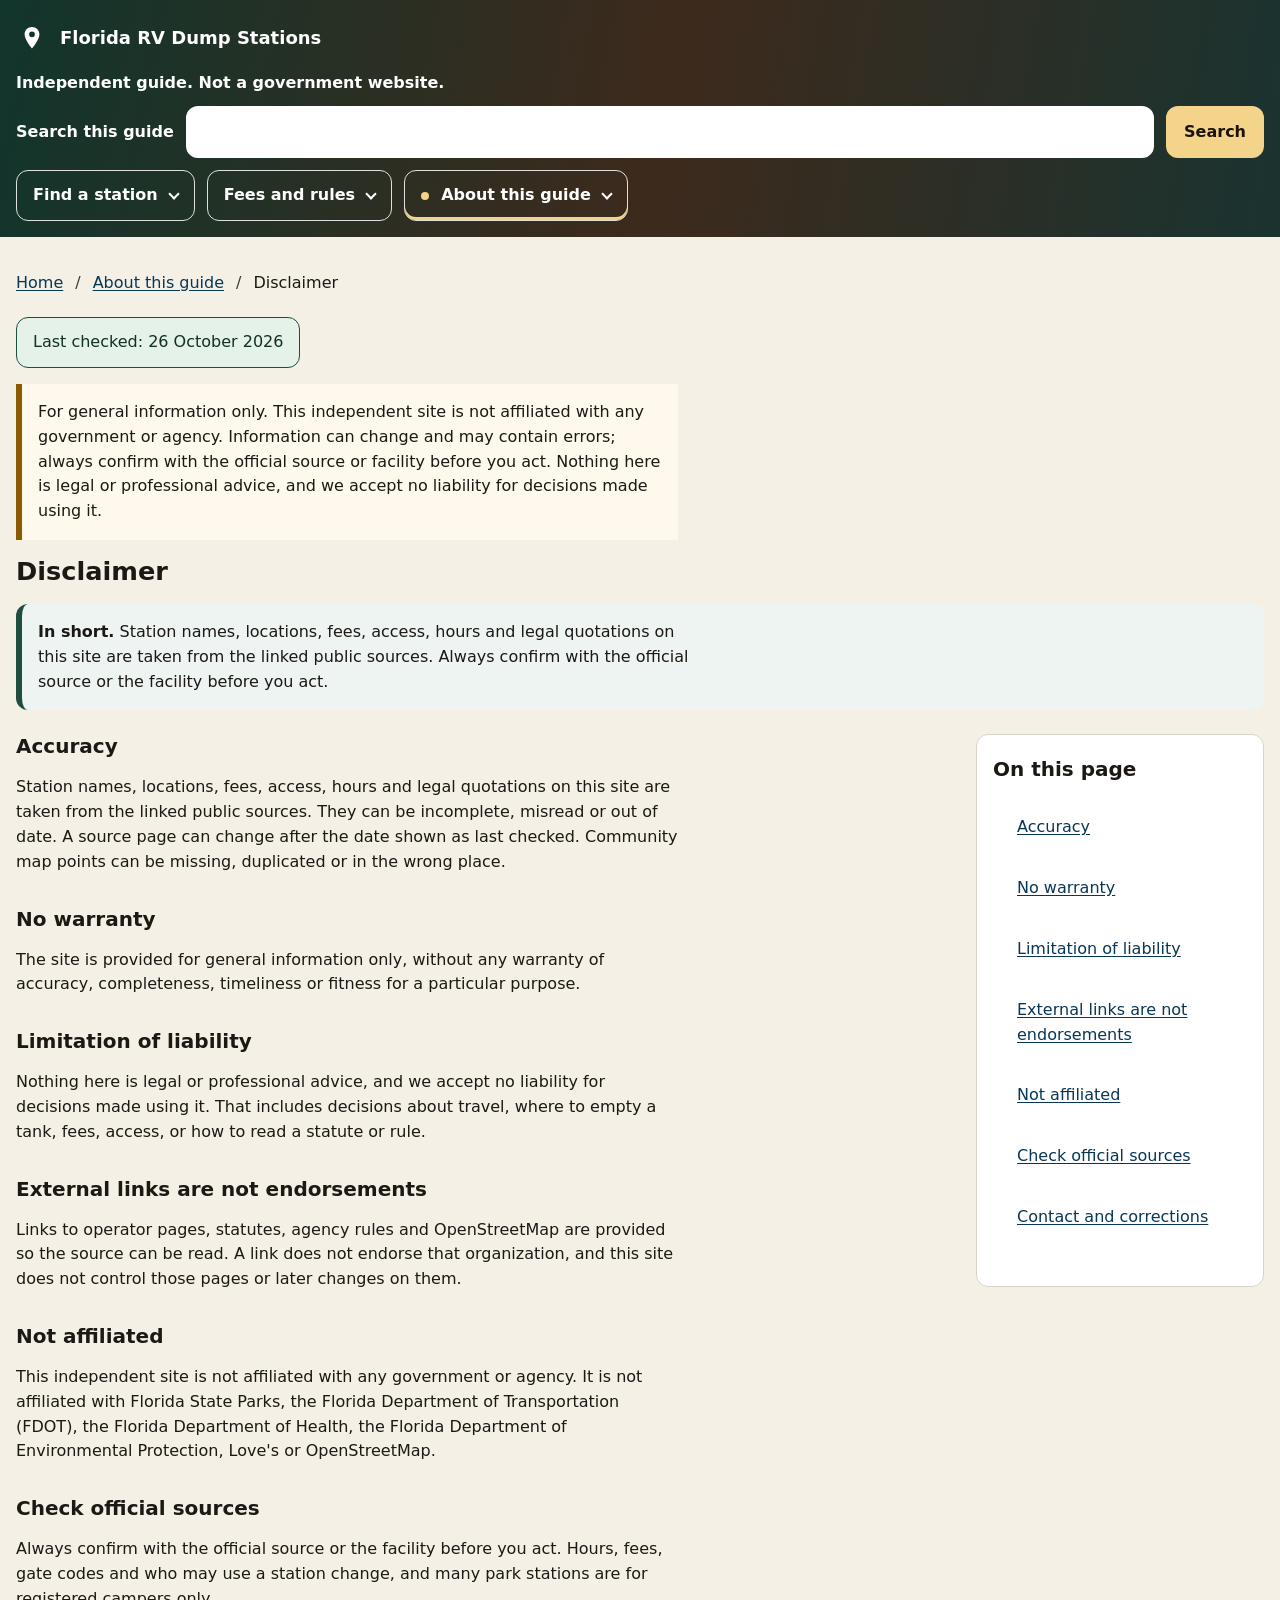
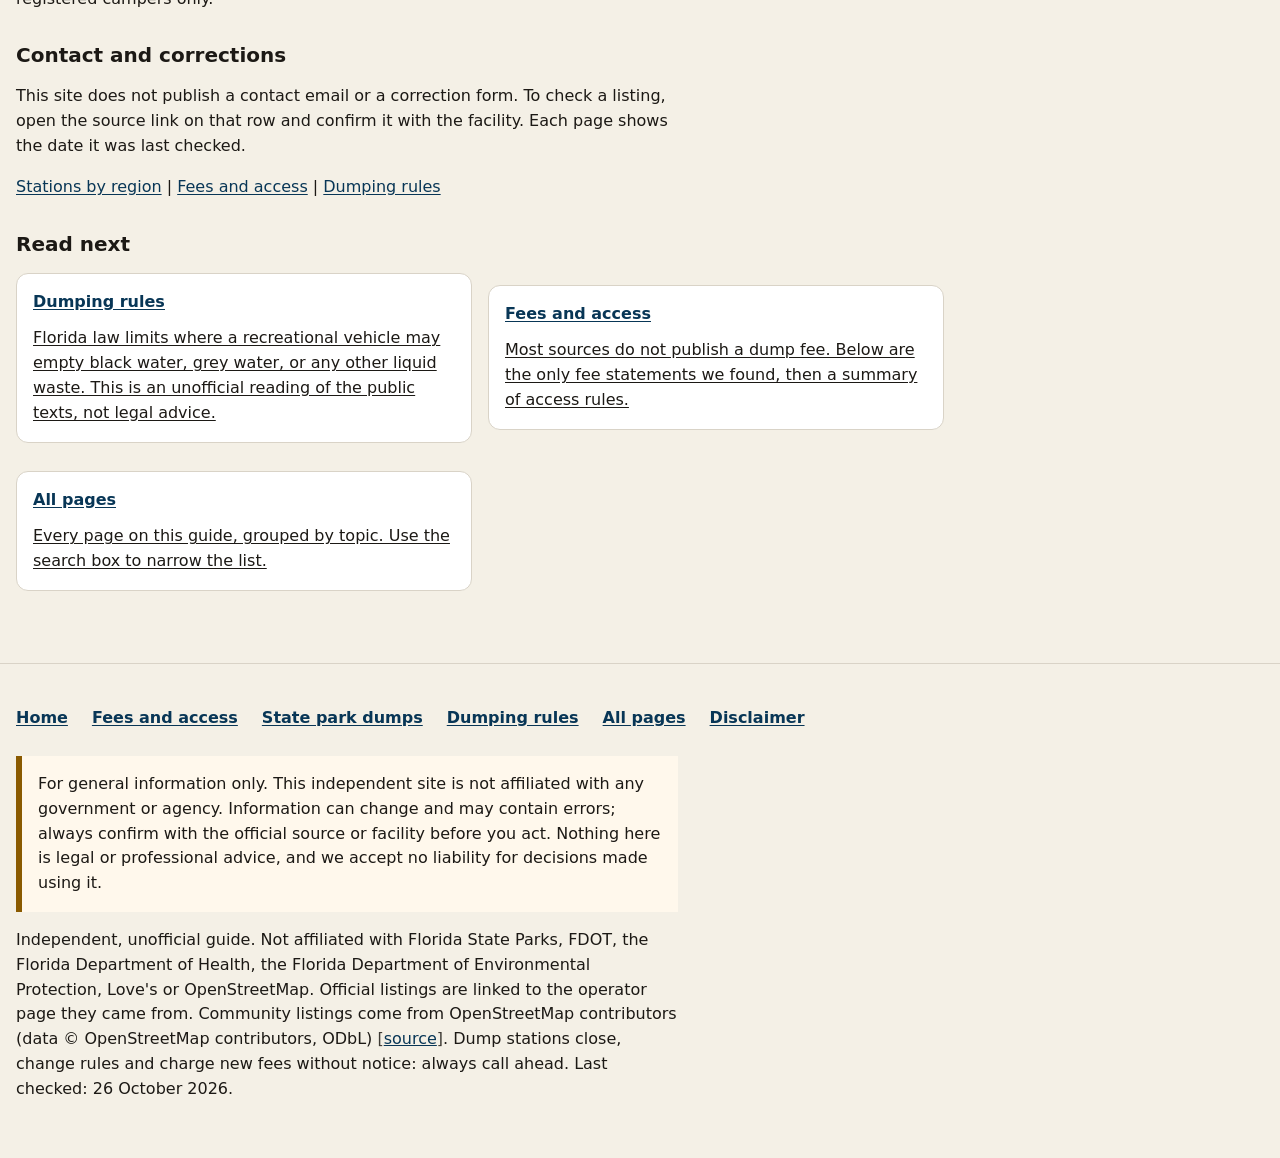
==== commit ee5f7eaa: "Add a sourced page on Florida State Park dump access. Quote the state fee schedule and the park page" ====
--- a/site/disclaimer/index.html
+++ b/site/disclaimer/index.html
@@ -198,7 +198,7 @@
 :focus-visible,#site-header :focus-visible{outline:3px solid Highlight;box-shadow:none}
 }
 @media(max-width:359px){.shell{padding-left:var(--space-12);padding-right:var(--space-12)}}
-</style><script defer src="/_vercel/insights/script.js"></script></head><body><a class="skip" href="#content">Skip to content</a><div id="head-slot"><header id="site-header"><div class="shell"><div class="brand-block"><a class="brand" href="/"><svg class="mark" viewBox="0 0 32 32" aria-hidden="true" focusable="false"><path fill="#ffffff" d="M16 5c-4.1 0-7.4 3.2-7.4 7.3 0 5.5 7.4 14.2 7.4 14.2s7.4-8.7 7.4-14.2C23.4 8.2 20.1 5 16 5zm0 10.2a2.9 2.9 0 1 1 0-5.8 2.9 2.9 0 0 1 0 5.8z"/></svg><span class="name-main">Florida RV Dump Stations</span><span class="name-compact">Dump stations</span></a><p class="name-sub">Independent guide. Not a government website.</p></div><button type="button" class="search-toggle" aria-expanded="false" aria-controls="site-search"><svg class="search-icon" viewBox="0 0 24 24" aria-hidden="true" focusable="false"><circle cx="10.5" cy="10.5" r="6.5" fill="none" stroke="currentColor" stroke-width="2"/><path d="M15.5 15.5 20 20" fill="none" stroke="currentColor" stroke-width="2" stroke-linecap="round"/></svg><span class="search-toggle-text">Search</span></button><div class="search-wrap" id="site-search"><form class="sitesearch" role="search" action="/find/" method="get"><label for="q">Search this guide</label><input id="q" name="q" type="search" autocomplete="off" autocapitalize="off" autocorrect="off" spellcheck="false"><button type="submit">Search</button></form><div id="search-results" class="search-results" hidden role="region" aria-live="polite" aria-label="Matching pages"></div></div><nav id="site-nav" class="top" aria-label="Topics"><details class="grp"><summary>Find a station</summary><div class="glinks"><a href="/regions/panhandle/">Panhandle</a><a href="/regions/north/">North Florida</a><a href="/regions/central/">Central Florida</a><a href="/regions/tampa-bay-southwest/">Tampa Bay and Southwest</a><a href="/regions/southeast-keys/">Southeast and Keys</a></div></details><details class="grp"><summary>Fees and rules</summary><div class="glinks"><a href="/fees/">Fees and access</a><a href="/rules/">Dumping rules</a></div></details><details class="grp has-current"><summary aria-current="true">About this guide</summary><div class="glinks"><a href="/disclaimer/" class="is-current" aria-current="page">Disclaimer</a><a href="/find/">All pages</a></div></details></nav><span class="nav-fade nav-fade-left" aria-hidden="true"></span><span class="nav-fade nav-fade-right" aria-hidden="true"></span><span class="nav-hint" aria-hidden="true"></span></div></header></div><main id="content" tabindex="-1"><div class="shell"><nav class="crumbs" aria-label="Breadcrumb"><ol><li><a href="/">Home</a></li><li><a href="/#about-this-guide">About this guide</a></li><li><span aria-current="page">Disclaimer</span></li></ol></nav><p class="meta"><span class="checked">Last checked: 26 October 2026</span></p><p class="disclaimer">For general information only. This independent site is not affiliated with any government or agency. Information can change and may contain errors; always confirm with the official source or facility before you act. Nothing here is legal or professional advice, and we accept no liability for decisions made using it.</p><article class="content" aria-labelledby="page-title"><div class="head-block"><h1 id="page-title">Disclaimer</h1><div class="inshort"><p><strong>In short.</strong> Station names, locations, fees, access, hours and legal quotations on this site are taken from the linked public sources. Always confirm with the official source or the facility before you act.</p></div>
+</style><script defer src="/_vercel/insights/script.js"></script></head><body><a class="skip" href="#content">Skip to content</a><div id="head-slot"><header id="site-header"><div class="shell"><div class="brand-block"><a class="brand" href="/"><svg class="mark" viewBox="0 0 32 32" aria-hidden="true" focusable="false"><path fill="#ffffff" d="M16 5c-4.1 0-7.4 3.2-7.4 7.3 0 5.5 7.4 14.2 7.4 14.2s7.4-8.7 7.4-14.2C23.4 8.2 20.1 5 16 5zm0 10.2a2.9 2.9 0 1 1 0-5.8 2.9 2.9 0 0 1 0 5.8z"/></svg><span class="name-main">Florida RV Dump Stations</span><span class="name-compact">Dump stations</span></a><p class="name-sub">Independent guide. Not a government website.</p></div><button type="button" class="search-toggle" aria-expanded="false" aria-controls="site-search"><svg class="search-icon" viewBox="0 0 24 24" aria-hidden="true" focusable="false"><circle cx="10.5" cy="10.5" r="6.5" fill="none" stroke="currentColor" stroke-width="2"/><path d="M15.5 15.5 20 20" fill="none" stroke="currentColor" stroke-width="2" stroke-linecap="round"/></svg><span class="search-toggle-text">Search</span></button><div class="search-wrap" id="site-search"><form class="sitesearch" role="search" action="/find/" method="get"><label for="q">Search this guide</label><input id="q" name="q" type="search" autocomplete="off" autocapitalize="off" autocorrect="off" spellcheck="false"><button type="submit">Search</button></form><div id="search-results" class="search-results" hidden role="region" aria-live="polite" aria-label="Matching pages"></div></div><nav id="site-nav" class="top" aria-label="Topics"><details class="grp"><summary>Find a station</summary><div class="glinks"><a href="/regions/panhandle/">Panhandle</a><a href="/regions/north/">North Florida</a><a href="/regions/central/">Central Florida</a><a href="/regions/tampa-bay-southwest/">Tampa Bay and Southwest</a><a href="/regions/southeast-keys/">Southeast and Keys</a></div></details><details class="grp"><summary>Fees and rules</summary><div class="glinks"><a href="/fees/">Fees and access</a><a href="/state-parks/">State park dumps</a><a href="/rules/">Dumping rules</a></div></details><details class="grp has-current"><summary aria-current="true">About this guide</summary><div class="glinks"><a href="/disclaimer/" class="is-current" aria-current="page">Disclaimer</a><a href="/find/">All pages</a></div></details></nav><span class="nav-fade nav-fade-left" aria-hidden="true"></span><span class="nav-fade nav-fade-right" aria-hidden="true"></span><span class="nav-hint" aria-hidden="true"></span></div></header></div><main id="content" tabindex="-1"><div class="shell"><nav class="crumbs" aria-label="Breadcrumb"><ol><li><a href="/">Home</a></li><li><a href="/#about-this-guide">About this guide</a></li><li><span aria-current="page">Disclaimer</span></li></ol></nav><p class="meta"><span class="checked">Last checked: 26 October 2026</span></p><p class="disclaimer">For general information only. This independent site is not affiliated with any government or agency. Information can change and may contain errors; always confirm with the official source or facility before you act. Nothing here is legal or professional advice, and we accept no liability for decisions made using it.</p><article class="content" aria-labelledby="page-title"><div class="head-block"><h1 id="page-title">Disclaimer</h1><div class="inshort"><p><strong>In short.</strong> Station names, locations, fees, access, hours and legal quotations on this site are taken from the linked public sources. Always confirm with the official source or the facility before you act.</p></div>
 </div><div class="layout has-toc"><nav class="toc" aria-label="On this page"><details class="toc-details" open><summary>On this page</summary><ul><li><a href="#accuracy">Accuracy</a></li><li><a href="#no-warranty">No warranty</a></li><li><a href="#limitation-of-liability">Limitation of liability</a></li><li><a href="#external-links-are-not-endorsements">External links are not endorsements</a></li><li><a href="#not-affiliated">Not affiliated</a></li><li><a href="#check-official-sources">Check official sources</a></li><li><a href="#contact-and-corrections">Contact and corrections</a></li></ul></details></nav><div class="rest"><h2 id="accuracy">Accuracy</h2>
 <p>Station names, locations, fees, access, hours and legal quotations on this site are taken from the linked public sources. They can be incomplete, misread or out of date. A source page can change after the date shown as last checked. Community map points can be missing, duplicated or in the wrong place.</p>
 <h2 id="no-warranty">No warranty</h2>
@@ -213,7 +213,7 @@
 <p>Always confirm with the official source or the facility before you act. Hours, fees, gate codes and who may use a station change, and many park stations are for registered campers only.</p>
 <h2 id="contact-and-corrections">Contact and corrections</h2>
 <p>This site does not publish a contact email or a correction form. To check a listing, open the source link on that row and confirm it with the facility. Each page shows the date it was last checked.</p>
-<p><a href="/">Stations by region</a> | <a href="/fees/">Fees and access</a> | <a href="/rules/">Dumping rules</a></p><aside class="readnext" aria-labelledby="read-next"><h2 id="read-next">Read next</h2><ul><li><a class="jump" href="/rules/"><span class="lt">Dumping rules</span><span class="ls">Florida law limits where a recreational vehicle may empty black water, grey water, or any other liquid waste. This is an unofficial reading of the public texts, not legal advice.</span></a></li><li><a class="jump" href="/fees/"><span class="lt">Fees and access</span><span class="ls">Most sources do not publish a dump fee. Below are the only fee statements we found, then a summary of access rules.</span></a></li><li><a class="jump" href="/find/"><span class="lt">All pages</span><span class="ls">Every page on this guide, grouped by topic. Use the search box to narrow the list.</span></a></li></ul></aside></div></div></article></div></main><footer><div class="shell"><nav class="footnav" aria-label="About this guide"><a href="/">Home</a><a href="/fees/">Fees and access</a><a href="/rules/">Dumping rules</a><a href="/find/">All pages</a><a href="/disclaimer/" aria-current="page">Disclaimer</a></nav><p class="disclaimer">For general information only. This independent site is not affiliated with any government or agency. Information can change and may contain errors; always confirm with the official source or facility before you act. Nothing here is legal or professional advice, and we accept no liability for decisions made using it.</p><p>Independent, unofficial guide. Not affiliated with Florida State Parks, FDOT, the Florida Department of Health, the Florida Department of Environmental Protection, Love's or OpenStreetMap. Official listings are linked to the operator page they came from. Community listings come from OpenStreetMap contributors (data &copy; OpenStreetMap contributors, ODbL) <span class="src">[<a href="https://www.openstreetmap.org/copyright" rel="noopener">source</a>]</span>. Dump stations close, change rules and charge new fees without notice: always call ahead. Last checked: 26 October 2026.</p></div></footer><script type="application/json" id="search-data">[{"u": "/", "t": "Home", "s": "43 stations on 26 October 2026: 11 confirmed on an official page, 32 community-mapped. Confirm with the operator before you drive there.", "g": "Home", "k": "Grayton Beach State Park St. Andrews State Park FDOT rest areas, welcome centers and Turnpike service plazas etiquette rest area openstreetmap verification call ahead"}, {"u": "/regions/panhandle/", "t": "Panhandle", "s": "4 stations in the Panhandle. Each row links to its source. Call ahead.", "g": "Find a station", "k": "Love's Travel Stop #561 Mossy Head Mossy Head Walton Love's Dump station off Gulf Beach Drive East Not stated by source Franklin Not stated by source Dump station Not stated by source Gulf Not stated by source Dump station off Cape San Blas Road Not stated by source Gulf Not stated by source"}, {"u": "/regions/north/", "t": "North Florida", "s": "6 stations in North Florida. Each row links to its source. Call ahead.", "g": "Find a station", "k": "Anastasia State Park communal dump station St. Augustine St. Johns Florida State Parks Rainbow Springs State Park campground dump station (near RV staging area) Dunnellon Marion Florida State Parks Manatee Springs State Park dump station Chiefland area Levy Florida State Parks Love's Travel Stop #620 Hawthorne Hawthorne Alachua Love's Love's Travel Stop #724 Lake City Lake City Columbia Love's Dump station off Northeast 142nd Place Road, Salt Springs Salt Springs Marion Not stated by source"}, {"u": "/regions/central/", "t": "Central Florida", "s": "6 stations in Central Florida. Each row links to its source. Call ahead.", "g": "Find a station", "k": "Tomoka State Park campground dump station Ormond Beach Volusia Florida State Parks Love's Travel Stop #708 Bushnell Bushnell Sumter Love's Dump station off Nfs 536, Johnsons Corner Johnsons Corner Lake Not stated by source Dump station off Loop A, Alexander Springs Day Use Area Alexander Springs Day Use Area Lake Not stated by source Dump station off North Beach Street, Ormond Beach Ormond Beach Volusia Not stated by source Dump station off Trail 10 Not stated by source Citrus Not stated by source"}, {"u": "/regions/tampa-bay-southwest/", "t": "Tampa Bay and Southwest", "s": "16 stations in Tampa Bay and Southwest. Each row links to its source. Call ahead.", "g": "Find a station", "k": "Myakka River State Park dump station (near Old Prairie Campground) Sarasota area Sarasota Florida State Parks Dump station Not stated by source Hillsborough Not stated by source Dump station off San Marco Road, Goodland Goodland Collier Not stated by source Dump station off Fort DeSoto Recreational Trail Not stated by source Pinellas Not stated by source Dump station off Fort DeSoto Recreational Trail Not stated by source Pinellas Not stated by source Dump station off Park Drive Not stated by source Sarasota Not stated by source Dump station off San Marco Road, Goodland Goodland Collier Not stated by source Dump station off E.G. Simmons Park Drive Not stated by source Hillsborough Not stated by source Dump station off State Park Access Road Not stated by source Hillsborough Not stated by source Dump station off Coral Point Drive, Cape Coral Cape Coral Lee Not stated by source Blue Boy Dump Not stated by source Sarasota Not stated by source Dump station off Tamiami Trail East Not stated by source Collier Not stated by source Dump station off River Trail, Estero Estero Lee Not stated by source Dump station off River Trail, Estero Estero Lee Not stated by source Dump station off CR 579, Thonotosassa Thonotosassa Hillsborough TA Dump station off Lazy Days Boulevard, Brandon Brandon Hillsborough Flying J"}, {"u": "/regions/southeast-keys/", "t": "Southeast and Keys", "s": "11 stations in the Southeast and the Keys. Each row links to its source. Call ahead.", "g": "Find a station", "k": "Curry Hammock State Park campground dump station Marathon area Monroe Florida State Parks Jonathan Dickinson State Park dump station (Pine Grove Campground) Hobe Sound area Martin Florida State Parks Dump station off Overseas Highway Not stated by source Monroe Not stated by source Dump station off Flamingo Lodge Highway Not stated by source Monroe Not stated by source Dump station off Flamingo Lodge Highway Not stated by source Monroe Not stated by source Dump station off Overseas Highway, Big Pine Key Big Pine Key Monroe Not stated by source Dump station Not stated by source Monroe Not stated by source Dump station off Gulf Shore Boulevard Not stated by source Monroe Not stated by source Dump station off Long Pine Key Road Not stated by source Miami-Dade Not stated by source Dump station off MacDonald Avenue, Stock Island Stock Island Monroe Not stated by source Dump station off Ocean Drive, Marathon Marathon Monroe Not stated by source"}, {"u": "/fees/", "t": "Fees and access", "s": "Most sources do not publish a dump fee. Below are the only fee statements we found, then a summary of access rules.", "g": "Fees and rules", "k": "fee access campers loves love state park customers potable water"}, {"u": "/rules/", "t": "Dumping rules", "s": "Florida law limits where a recreational vehicle may empty black water, grey water, or any other liquid waste. This is an unofficial reading of the public texts, not legal advice.", "g": "Fees and rules", "k": "rest area welcome center litter law statute grey water black water wastewater sanitary dump station health department transportation"}, {"u": "/disclaimer/", "t": "Disclaimer", "s": "Station names, locations, fees, access, hours and legal quotations on this site are taken from the linked public sources. Always confirm with the official source or the facility before you act.", "g": "About this guide", "k": "liability warranty affiliation accuracy corrections"}, {"u": "/find/", "t": "All pages", "s": "Every page on this guide, grouped by topic. Use the search box to narrow the list.", "g": "About this guide", "k": "index search all pages topics"}]</script><script>(function(){
+<p><a href="/">Stations by region</a> | <a href="/fees/">Fees and access</a> | <a href="/rules/">Dumping rules</a></p><aside class="readnext" aria-labelledby="read-next"><h2 id="read-next">Read next</h2><ul><li><a class="jump" href="/rules/"><span class="lt">Dumping rules</span><span class="ls">Florida law limits where a recreational vehicle may empty black water, grey water, or any other liquid waste. This is an unofficial reading of the public texts, not legal advice.</span></a></li><li><a class="jump" href="/fees/"><span class="lt">Fees and access</span><span class="ls">Most sources do not publish a dump fee. Below are the only fee statements we found, then a summary of access rules.</span></a></li><li><a class="jump" href="/find/"><span class="lt">All pages</span><span class="ls">Every page on this guide, grouped by topic. Use the search box to narrow the list.</span></a></li></ul></aside></div></div></article></div></main><footer><div class="shell"><nav class="footnav" aria-label="About this guide"><a href="/">Home</a><a href="/fees/">Fees and access</a><a href="/state-parks/">State park dumps</a><a href="/rules/">Dumping rules</a><a href="/find/">All pages</a><a href="/disclaimer/" aria-current="page">Disclaimer</a></nav><p class="disclaimer">For general information only. This independent site is not affiliated with any government or agency. Information can change and may contain errors; always confirm with the official source or facility before you act. Nothing here is legal or professional advice, and we accept no liability for decisions made using it.</p><p>Independent, unofficial guide. Not affiliated with Florida State Parks, FDOT, the Florida Department of Health, the Florida Department of Environmental Protection, Love's or OpenStreetMap. Official listings are linked to the operator page they came from. Community listings come from OpenStreetMap contributors (data &copy; OpenStreetMap contributors, ODbL) <span class="src">[<a href="https://www.openstreetmap.org/copyright" rel="noopener">source</a>]</span>. Dump stations close, change rules and charge new fees without notice: always call ahead. Last checked: 26 October 2026.</p></div></footer><script type="application/json" id="search-data">[{"u": "/", "t": "Home", "s": "43 stations on 26 October 2026: 11 confirmed on an official page, 32 community-mapped. Confirm with the operator before you drive there.", "g": "Home", "k": "Grayton Beach State Park St. Andrews State Park FDOT rest areas, welcome centers and Turnpike service plazas etiquette rest area openstreetmap verification call ahead"}, {"u": "/regions/panhandle/", "t": "Panhandle", "s": "4 stations in the Panhandle. Each row links to its source. Call ahead.", "g": "Find a station", "k": "Love's Travel Stop #561 Mossy Head Mossy Head Walton Love's Dump station off Gulf Beach Drive East Not stated by source Franklin Not stated by source Dump station Not stated by source Gulf Not stated by source Dump station off Cape San Blas Road Not stated by source Gulf Not stated by source"}, {"u": "/regions/north/", "t": "North Florida", "s": "6 stations in North Florida. Each row links to its source. Call ahead.", "g": "Find a station", "k": "Anastasia State Park communal dump station St. Augustine St. Johns Florida State Parks Rainbow Springs State Park campground dump station (near RV staging area) Dunnellon Marion Florida State Parks Manatee Springs State Park dump station Chiefland area Levy Florida State Parks Love's Travel Stop #620 Hawthorne Hawthorne Alachua Love's Love's Travel Stop #724 Lake City Lake City Columbia Love's Dump station off Northeast 142nd Place Road, Salt Springs Salt Springs Marion Not stated by source"}, {"u": "/regions/central/", "t": "Central Florida", "s": "6 stations in Central Florida. Each row links to its source. Call ahead.", "g": "Find a station", "k": "Tomoka State Park campground dump station Ormond Beach Volusia Florida State Parks Love's Travel Stop #708 Bushnell Bushnell Sumter Love's Dump station off Nfs 536, Johnsons Corner Johnsons Corner Lake Not stated by source Dump station off Loop A, Alexander Springs Day Use Area Alexander Springs Day Use Area Lake Not stated by source Dump station off North Beach Street, Ormond Beach Ormond Beach Volusia Not stated by source Dump station off Trail 10 Not stated by source Citrus Not stated by source"}, {"u": "/regions/tampa-bay-southwest/", "t": "Tampa Bay and Southwest", "s": "16 stations in Tampa Bay and Southwest. Each row links to its source. Call ahead.", "g": "Find a station", "k": "Myakka River State Park dump station (near Old Prairie Campground) Sarasota area Sarasota Florida State Parks Dump station Not stated by source Hillsborough Not stated by source Dump station off San Marco Road, Goodland Goodland Collier Not stated by source Dump station off Fort DeSoto Recreational Trail Not stated by source Pinellas Not stated by source Dump station off Fort DeSoto Recreational Trail Not stated by source Pinellas Not stated by source Dump station off Park Drive Not stated by source Sarasota Not stated by source Dump station off San Marco Road, Goodland Goodland Collier Not stated by source Dump station off E.G. Simmons Park Drive Not stated by source Hillsborough Not stated by source Dump station off State Park Access Road Not stated by source Hillsborough Not stated by source Dump station off Coral Point Drive, Cape Coral Cape Coral Lee Not stated by source Blue Boy Dump Not stated by source Sarasota Not stated by source Dump station off Tamiami Trail East Not stated by source Collier Not stated by source Dump station off River Trail, Estero Estero Lee Not stated by source Dump station off River Trail, Estero Estero Lee Not stated by source Dump station off CR 579, Thonotosassa Thonotosassa Hillsborough TA Dump station off Lazy Days Boulevard, Brandon Brandon Hillsborough Flying J"}, {"u": "/regions/southeast-keys/", "t": "Southeast and Keys", "s": "11 stations in the Southeast and the Keys. Each row links to its source. Call ahead.", "g": "Find a station", "k": "Curry Hammock State Park campground dump station Marathon area Monroe Florida State Parks Jonathan Dickinson State Park dump station (Pine Grove Campground) Hobe Sound area Martin Florida State Parks Dump station off Overseas Highway Not stated by source Monroe Not stated by source Dump station off Flamingo Lodge Highway Not stated by source Monroe Not stated by source Dump station off Flamingo Lodge Highway Not stated by source Monroe Not stated by source Dump station off Overseas Highway, Big Pine Key Big Pine Key Monroe Not stated by source Dump station Not stated by source Monroe Not stated by source Dump station off Gulf Shore Boulevard Not stated by source Monroe Not stated by source Dump station off Long Pine Key Road Not stated by source Miami-Dade Not stated by source Dump station off MacDonald Avenue, Stock Island Stock Island Monroe Not stated by source Dump station off Ocean Drive, Marathon Marathon Monroe Not stated by source"}, {"u": "/fees/", "t": "Fees and access", "s": "Most sources do not publish a dump fee. Below are the only fee statements we found, then a summary of access rules.", "g": "Fees and rules", "k": "fee access campers loves love state park customers potable water"}, {"u": "/state-parks/", "t": "State park dumps", "s": "The fee schedule says $10 per unit for a non-registered camper. Blue Spring says $10.65. Manatee Springs says its dump station is closed. Other park pages quoted here state who may use the station.", "g": "Fees and rules", "k": "state park campers day visitor non-registered fee hours closure koreshan oscar scherer blue spring fort clinch anastasia gamble rogers florida caverns little talbot kissimmee prairie collier seminole manatee springs"}, {"u": "/rules/", "t": "Dumping rules", "s": "Florida law limits where a recreational vehicle may empty black water, grey water, or any other liquid waste. This is an unofficial reading of the public texts, not legal advice.", "g": "Fees and rules", "k": "rest area welcome center litter law statute grey water black water wastewater sanitary dump station health department transportation"}, {"u": "/disclaimer/", "t": "Disclaimer", "s": "Station names, locations, fees, access, hours and legal quotations on this site are taken from the linked public sources. Always confirm with the official source or the facility before you act.", "g": "About this guide", "k": "liability warranty affiliation accuracy corrections"}, {"u": "/find/", "t": "All pages", "s": "Every page on this guide, grouped by topic. Use the search box to narrow the list.", "g": "About this guide", "k": "index search all pages topics"}]</script><script>(function(){
   var el=document.getElementById("search-data");
   var input=document.getElementById("q");
   var box=document.getElementById("search-results");
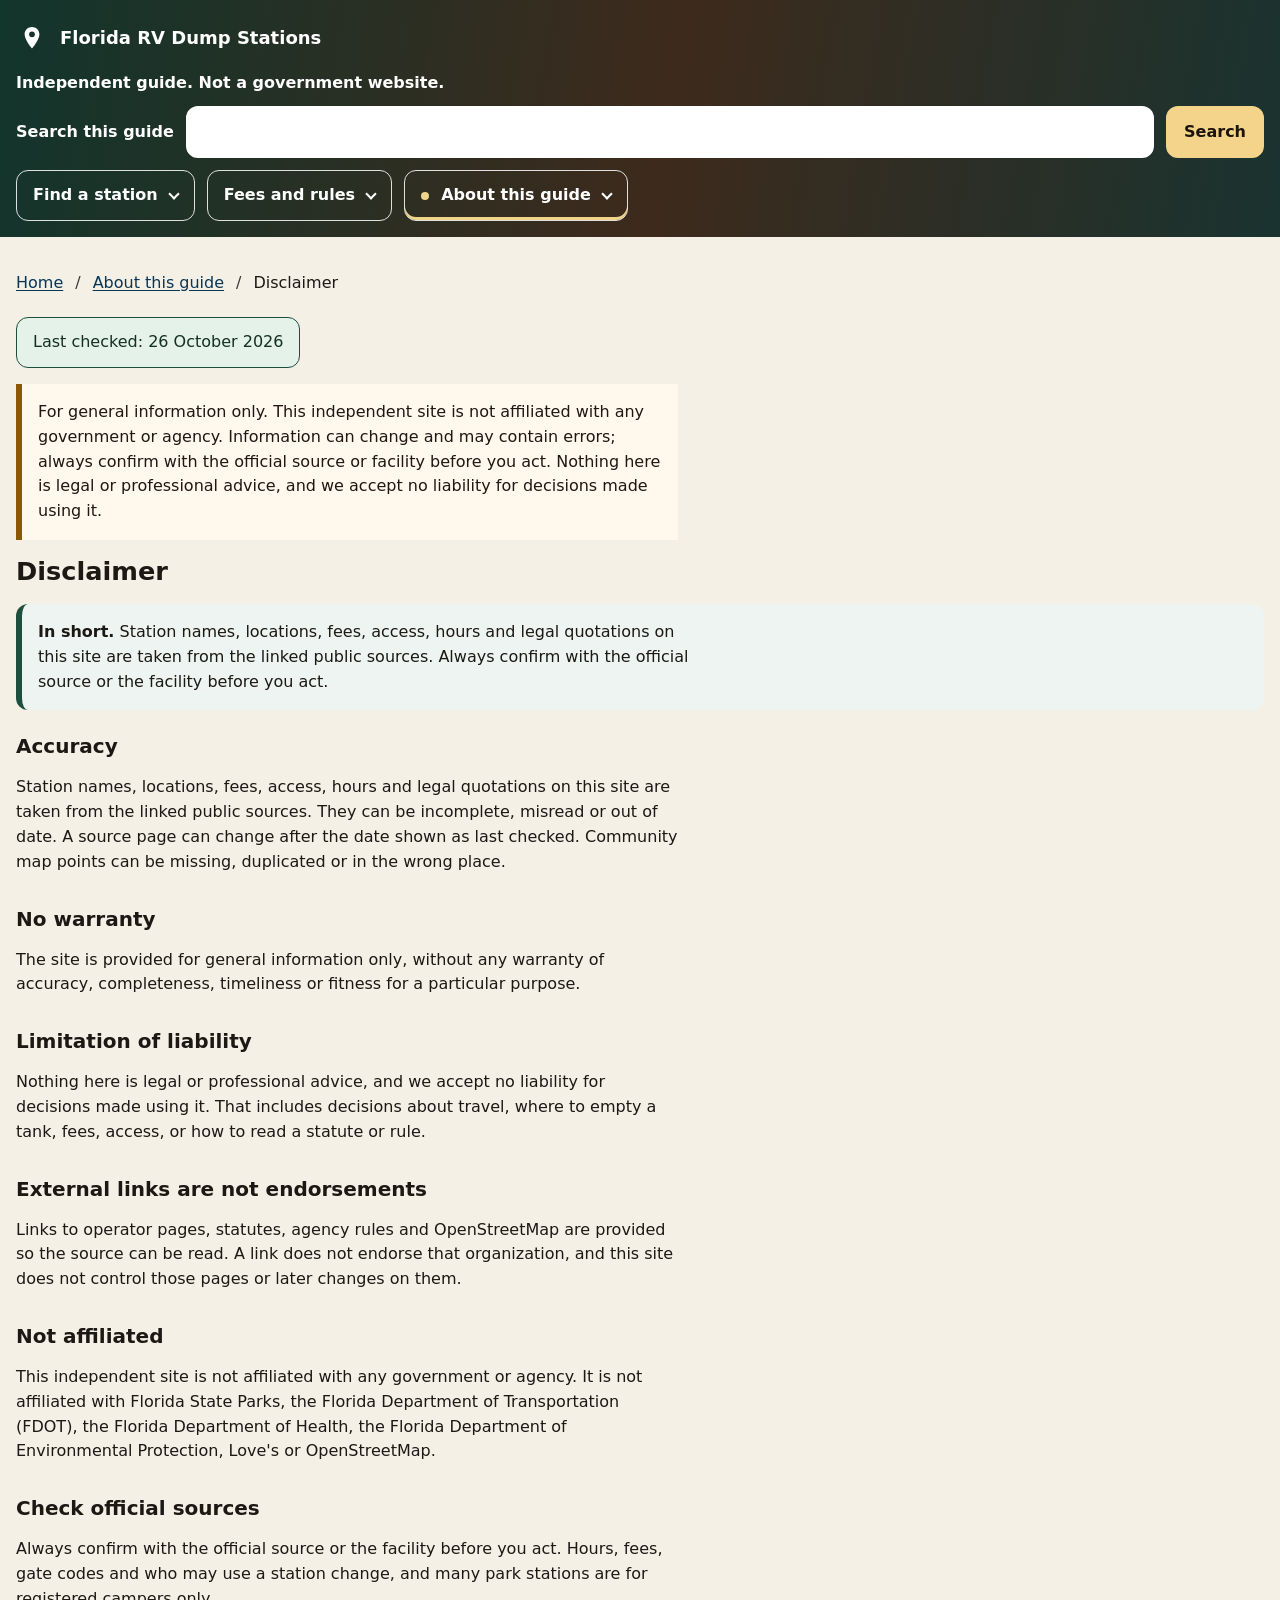
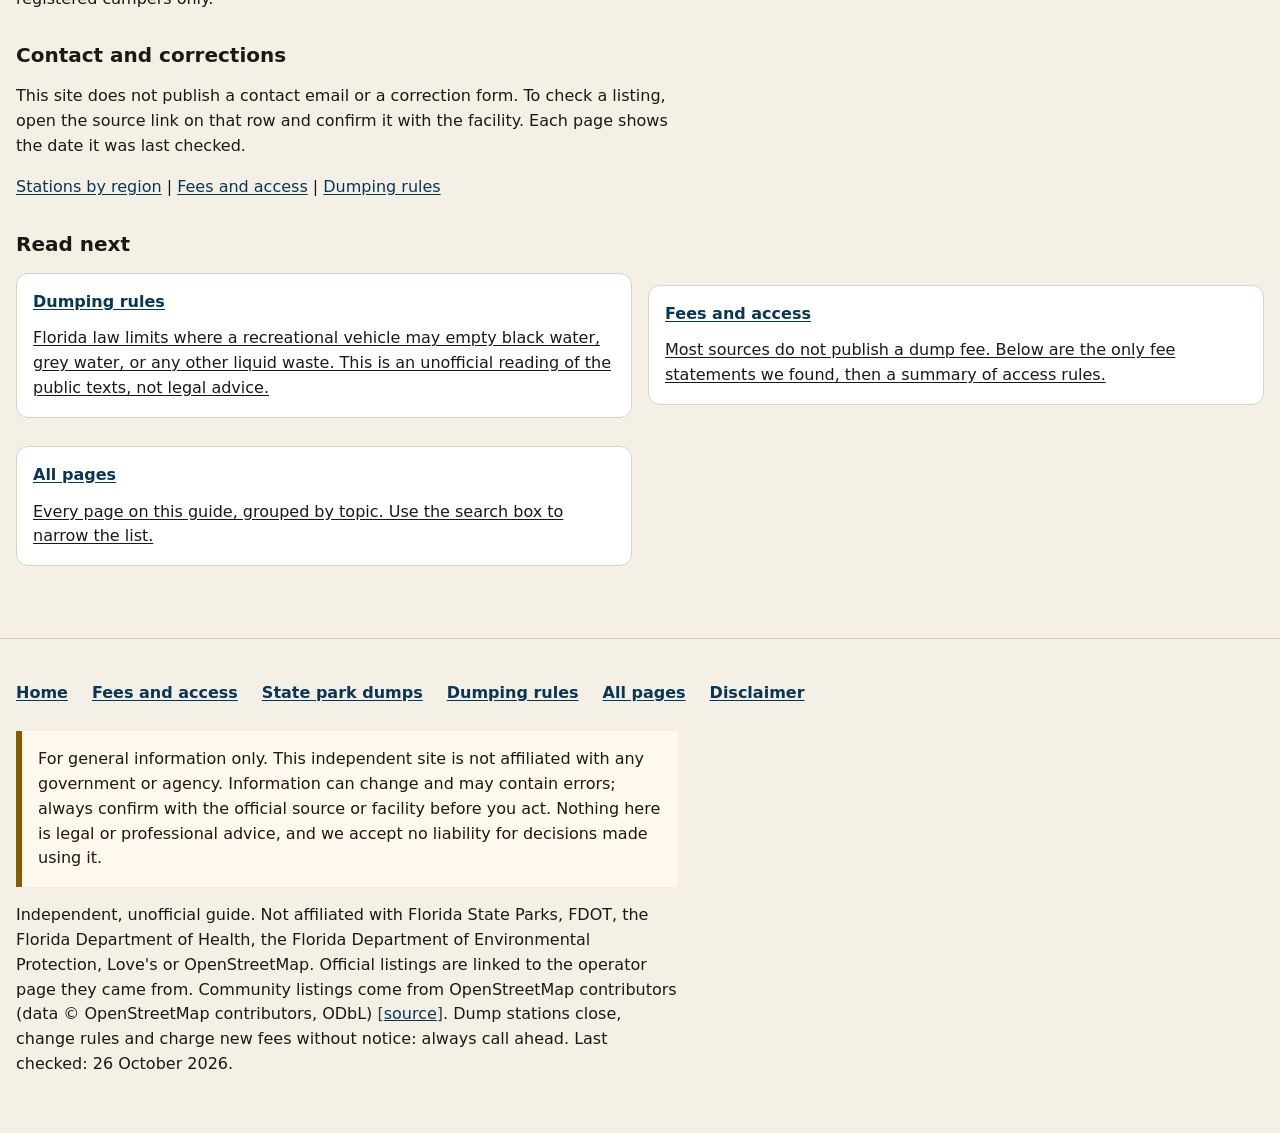
==== commit d3953ca1: "Remove the On this page contents box from every page. The generator no longer emits the in-page cont" ====
--- a/site/disclaimer/index.html
+++ b/site/disclaimer/index.html
@@ -118,18 +118,8 @@
 .inshort{background:#eef4f1;border-left:6px solid #1d4f3e;border-radius:12px;padding:var(--space-16);margin:0 0 var(--space-24)}
 .inshort p{margin:0}
 .layout{display:flex;flex-direction:column;gap:var(--space-24);min-width:0;margin-top:var(--space-24)}
-.toc{order:-1}
-.rest{order:0;min-width:0}
+.rest{min-width:0}
 .rest>h2:first-child{margin-top:0}
-@media(min-width:960px){
-.layout.has-toc{display:grid;grid-template-columns:minmax(0,1fr) 18rem;column-gap:var(--space-32);align-items:start}
-.layout.has-toc .rest{grid-column:1;grid-row:1;order:0}
-.layout.has-toc .toc{grid-column:2;grid-row:1;order:0;position:sticky;top:var(--scroll-pad);max-height:calc(100vh - var(--scroll-pad) - var(--space-16));overflow:auto}
-}
-.toc{background:#fff;border:1px solid var(--line);border-radius:12px;padding:var(--space-12) var(--space-16) var(--space-16);margin:0}
-.toc summary{min-height:44px;display:flex;align-items:center;font-weight:700;cursor:pointer;font-size:1.25rem;line-height:1.25}
-.toc ul{list-style:none;margin:0;padding:0 0 var(--space-12)}
-.toc a{display:flex;align-items:center;min-height:44px;padding:var(--space-12) 0}
 .card{background:#fff;border:1px solid var(--line);border-radius:12px;padding:var(--space-16);margin:0 0 var(--space-16);max-width:none}
 h2+.card,h3+.card,.head-block .card:first-of-type{margin-top:0}
 .card>:first-child{margin-top:0}
@@ -193,13 +183,18 @@
 :focus-visible{outline:3px solid var(--ink);outline-offset:2px}
 #site-header :focus-visible{outline:3px solid #fff;outline-offset:2px;box-shadow:0 0 0 2px #1C1915}
 @media(prefers-reduced-motion:reduce){html{scroll-behavior:auto}}
+.loc-map{position:relative;z-index:0;height:24rem;width:100%;max-width:100%;background:#e7efe9;border:1px solid var(--line);border-radius:12px}
+.map-fallback{margin:0;padding:var(--space-16)}
+.map-note{margin:0 0 var(--space-12)}
+.dirs{display:inline-flex;align-items:center;min-height:44px;margin-left:var(--space-12)}
+.sr{position:absolute;width:1px;height:1px;padding:0;margin:-1px;overflow:hidden;clip:rect(0,0,0,0);white-space:nowrap;border:0}
 @media(forced-colors:active){
-.card,.inshort,p.disclaimer,.jump,.period,.toc,.pn a,.search-toggle,.grp>summary{border:1px solid CanvasText}
+.card,.inshort,p.disclaimer,.jump,.period,.pn a,.search-toggle,.grp>summary,.loc-map{border:1px solid CanvasText}
 :focus-visible,#site-header :focus-visible{outline:3px solid Highlight;box-shadow:none}
 }
 @media(max-width:359px){.shell{padding-left:var(--space-12);padding-right:var(--space-12)}}
 </style><script defer src="/_vercel/insights/script.js"></script></head><body><a class="skip" href="#content">Skip to content</a><div id="head-slot"><header id="site-header"><div class="shell"><div class="brand-block"><a class="brand" href="/"><svg class="mark" viewBox="0 0 32 32" aria-hidden="true" focusable="false"><path fill="#ffffff" d="M16 5c-4.1 0-7.4 3.2-7.4 7.3 0 5.5 7.4 14.2 7.4 14.2s7.4-8.7 7.4-14.2C23.4 8.2 20.1 5 16 5zm0 10.2a2.9 2.9 0 1 1 0-5.8 2.9 2.9 0 0 1 0 5.8z"/></svg><span class="name-main">Florida RV Dump Stations</span><span class="name-compact">Dump stations</span></a><p class="name-sub">Independent guide. Not a government website.</p></div><button type="button" class="search-toggle" aria-expanded="false" aria-controls="site-search"><svg class="search-icon" viewBox="0 0 24 24" aria-hidden="true" focusable="false"><circle cx="10.5" cy="10.5" r="6.5" fill="none" stroke="currentColor" stroke-width="2"/><path d="M15.5 15.5 20 20" fill="none" stroke="currentColor" stroke-width="2" stroke-linecap="round"/></svg><span class="search-toggle-text">Search</span></button><div class="search-wrap" id="site-search"><form class="sitesearch" role="search" action="/find/" method="get"><label for="q">Search this guide</label><input id="q" name="q" type="search" autocomplete="off" autocapitalize="off" autocorrect="off" spellcheck="false"><button type="submit">Search</button></form><div id="search-results" class="search-results" hidden role="region" aria-live="polite" aria-label="Matching pages"></div></div><nav id="site-nav" class="top" aria-label="Topics"><details class="grp"><summary>Find a station</summary><div class="glinks"><a href="/regions/panhandle/">Panhandle</a><a href="/regions/north/">North Florida</a><a href="/regions/central/">Central Florida</a><a href="/regions/tampa-bay-southwest/">Tampa Bay and Southwest</a><a href="/regions/southeast-keys/">Southeast and Keys</a></div></details><details class="grp"><summary>Fees and rules</summary><div class="glinks"><a href="/fees/">Fees and access</a><a href="/state-parks/">State park dumps</a><a href="/rules/">Dumping rules</a></div></details><details class="grp has-current"><summary aria-current="true">About this guide</summary><div class="glinks"><a href="/disclaimer/" class="is-current" aria-current="page">Disclaimer</a><a href="/find/">All pages</a></div></details></nav><span class="nav-fade nav-fade-left" aria-hidden="true"></span><span class="nav-fade nav-fade-right" aria-hidden="true"></span><span class="nav-hint" aria-hidden="true"></span></div></header></div><main id="content" tabindex="-1"><div class="shell"><nav class="crumbs" aria-label="Breadcrumb"><ol><li><a href="/">Home</a></li><li><a href="/#about-this-guide">About this guide</a></li><li><span aria-current="page">Disclaimer</span></li></ol></nav><p class="meta"><span class="checked">Last checked: 26 October 2026</span></p><p class="disclaimer">For general information only. This independent site is not affiliated with any government or agency. Information can change and may contain errors; always confirm with the official source or facility before you act. Nothing here is legal or professional advice, and we accept no liability for decisions made using it.</p><article class="content" aria-labelledby="page-title"><div class="head-block"><h1 id="page-title">Disclaimer</h1><div class="inshort"><p><strong>In short.</strong> Station names, locations, fees, access, hours and legal quotations on this site are taken from the linked public sources. Always confirm with the official source or the facility before you act.</p></div>
-</div><div class="layout has-toc"><nav class="toc" aria-label="On this page"><details class="toc-details" open><summary>On this page</summary><ul><li><a href="#accuracy">Accuracy</a></li><li><a href="#no-warranty">No warranty</a></li><li><a href="#limitation-of-liability">Limitation of liability</a></li><li><a href="#external-links-are-not-endorsements">External links are not endorsements</a></li><li><a href="#not-affiliated">Not affiliated</a></li><li><a href="#check-official-sources">Check official sources</a></li><li><a href="#contact-and-corrections">Contact and corrections</a></li></ul></details></nav><div class="rest"><h2 id="accuracy">Accuracy</h2>
+</div><div class="layout"><div class="rest"><h2 id="accuracy">Accuracy</h2>
 <p>Station names, locations, fees, access, hours and legal quotations on this site are taken from the linked public sources. They can be incomplete, misread or out of date. A source page can change after the date shown as last checked. Community map points can be missing, duplicated or in the wrong place.</p>
 <h2 id="no-warranty">No warranty</h2>
 <p>The site is provided for general information only, without any warranty of accuracy, completeness, timeliness or fitness for a particular purpose.</p>
@@ -213,7 +208,7 @@
 <p>Always confirm with the official source or the facility before you act. Hours, fees, gate codes and who may use a station change, and many park stations are for registered campers only.</p>
 <h2 id="contact-and-corrections">Contact and corrections</h2>
 <p>This site does not publish a contact email or a correction form. To check a listing, open the source link on that row and confirm it with the facility. Each page shows the date it was last checked.</p>
-<p><a href="/">Stations by region</a> | <a href="/fees/">Fees and access</a> | <a href="/rules/">Dumping rules</a></p><aside class="readnext" aria-labelledby="read-next"><h2 id="read-next">Read next</h2><ul><li><a class="jump" href="/rules/"><span class="lt">Dumping rules</span><span class="ls">Florida law limits where a recreational vehicle may empty black water, grey water, or any other liquid waste. This is an unofficial reading of the public texts, not legal advice.</span></a></li><li><a class="jump" href="/fees/"><span class="lt">Fees and access</span><span class="ls">Most sources do not publish a dump fee. Below are the only fee statements we found, then a summary of access rules.</span></a></li><li><a class="jump" href="/find/"><span class="lt">All pages</span><span class="ls">Every page on this guide, grouped by topic. Use the search box to narrow the list.</span></a></li></ul></aside></div></div></article></div></main><footer><div class="shell"><nav class="footnav" aria-label="About this guide"><a href="/">Home</a><a href="/fees/">Fees and access</a><a href="/state-parks/">State park dumps</a><a href="/rules/">Dumping rules</a><a href="/find/">All pages</a><a href="/disclaimer/" aria-current="page">Disclaimer</a></nav><p class="disclaimer">For general information only. This independent site is not affiliated with any government or agency. Information can change and may contain errors; always confirm with the official source or facility before you act. Nothing here is legal or professional advice, and we accept no liability for decisions made using it.</p><p>Independent, unofficial guide. Not affiliated with Florida State Parks, FDOT, the Florida Department of Health, the Florida Department of Environmental Protection, Love's or OpenStreetMap. Official listings are linked to the operator page they came from. Community listings come from OpenStreetMap contributors (data &copy; OpenStreetMap contributors, ODbL) <span class="src">[<a href="https://www.openstreetmap.org/copyright" rel="noopener">source</a>]</span>. Dump stations close, change rules and charge new fees without notice: always call ahead. Last checked: 26 October 2026.</p></div></footer><script type="application/json" id="search-data">[{"u": "/", "t": "Home", "s": "43 stations on 26 October 2026: 11 confirmed on an official page, 32 community-mapped. Confirm with the operator before you drive there.", "g": "Home", "k": "Grayton Beach State Park St. Andrews State Park FDOT rest areas, welcome centers and Turnpike service plazas etiquette rest area openstreetmap verification call ahead"}, {"u": "/regions/panhandle/", "t": "Panhandle", "s": "4 stations in the Panhandle. Each row links to its source. Call ahead.", "g": "Find a station", "k": "Love's Travel Stop #561 Mossy Head Mossy Head Walton Love's Dump station off Gulf Beach Drive East Not stated by source Franklin Not stated by source Dump station Not stated by source Gulf Not stated by source Dump station off Cape San Blas Road Not stated by source Gulf Not stated by source"}, {"u": "/regions/north/", "t": "North Florida", "s": "6 stations in North Florida. Each row links to its source. Call ahead.", "g": "Find a station", "k": "Anastasia State Park communal dump station St. Augustine St. Johns Florida State Parks Rainbow Springs State Park campground dump station (near RV staging area) Dunnellon Marion Florida State Parks Manatee Springs State Park dump station Chiefland area Levy Florida State Parks Love's Travel Stop #620 Hawthorne Hawthorne Alachua Love's Love's Travel Stop #724 Lake City Lake City Columbia Love's Dump station off Northeast 142nd Place Road, Salt Springs Salt Springs Marion Not stated by source"}, {"u": "/regions/central/", "t": "Central Florida", "s": "6 stations in Central Florida. Each row links to its source. Call ahead.", "g": "Find a station", "k": "Tomoka State Park campground dump station Ormond Beach Volusia Florida State Parks Love's Travel Stop #708 Bushnell Bushnell Sumter Love's Dump station off Nfs 536, Johnsons Corner Johnsons Corner Lake Not stated by source Dump station off Loop A, Alexander Springs Day Use Area Alexander Springs Day Use Area Lake Not stated by source Dump station off North Beach Street, Ormond Beach Ormond Beach Volusia Not stated by source Dump station off Trail 10 Not stated by source Citrus Not stated by source"}, {"u": "/regions/tampa-bay-southwest/", "t": "Tampa Bay and Southwest", "s": "16 stations in Tampa Bay and Southwest. Each row links to its source. Call ahead.", "g": "Find a station", "k": "Myakka River State Park dump station (near Old Prairie Campground) Sarasota area Sarasota Florida State Parks Dump station Not stated by source Hillsborough Not stated by source Dump station off San Marco Road, Goodland Goodland Collier Not stated by source Dump station off Fort DeSoto Recreational Trail Not stated by source Pinellas Not stated by source Dump station off Fort DeSoto Recreational Trail Not stated by source Pinellas Not stated by source Dump station off Park Drive Not stated by source Sarasota Not stated by source Dump station off San Marco Road, Goodland Goodland Collier Not stated by source Dump station off E.G. Simmons Park Drive Not stated by source Hillsborough Not stated by source Dump station off State Park Access Road Not stated by source Hillsborough Not stated by source Dump station off Coral Point Drive, Cape Coral Cape Coral Lee Not stated by source Blue Boy Dump Not stated by source Sarasota Not stated by source Dump station off Tamiami Trail East Not stated by source Collier Not stated by source Dump station off River Trail, Estero Estero Lee Not stated by source Dump station off River Trail, Estero Estero Lee Not stated by source Dump station off CR 579, Thonotosassa Thonotosassa Hillsborough TA Dump station off Lazy Days Boulevard, Brandon Brandon Hillsborough Flying J"}, {"u": "/regions/southeast-keys/", "t": "Southeast and Keys", "s": "11 stations in the Southeast and the Keys. Each row links to its source. Call ahead.", "g": "Find a station", "k": "Curry Hammock State Park campground dump station Marathon area Monroe Florida State Parks Jonathan Dickinson State Park dump station (Pine Grove Campground) Hobe Sound area Martin Florida State Parks Dump station off Overseas Highway Not stated by source Monroe Not stated by source Dump station off Flamingo Lodge Highway Not stated by source Monroe Not stated by source Dump station off Flamingo Lodge Highway Not stated by source Monroe Not stated by source Dump station off Overseas Highway, Big Pine Key Big Pine Key Monroe Not stated by source Dump station Not stated by source Monroe Not stated by source Dump station off Gulf Shore Boulevard Not stated by source Monroe Not stated by source Dump station off Long Pine Key Road Not stated by source Miami-Dade Not stated by source Dump station off MacDonald Avenue, Stock Island Stock Island Monroe Not stated by source Dump station off Ocean Drive, Marathon Marathon Monroe Not stated by source"}, {"u": "/fees/", "t": "Fees and access", "s": "Most sources do not publish a dump fee. Below are the only fee statements we found, then a summary of access rules.", "g": "Fees and rules", "k": "fee access campers loves love state park customers potable water"}, {"u": "/state-parks/", "t": "State park dumps", "s": "The fee schedule says $10 per unit for a non-registered camper. Blue Spring says $10.65. Manatee Springs says its dump station is closed. Other park pages quoted here state who may use the station.", "g": "Fees and rules", "k": "state park campers day visitor non-registered fee hours closure koreshan oscar scherer blue spring fort clinch anastasia gamble rogers florida caverns little talbot kissimmee prairie collier seminole manatee springs"}, {"u": "/rules/", "t": "Dumping rules", "s": "Florida law limits where a recreational vehicle may empty black water, grey water, or any other liquid waste. This is an unofficial reading of the public texts, not legal advice.", "g": "Fees and rules", "k": "rest area welcome center litter law statute grey water black water wastewater sanitary dump station health department transportation"}, {"u": "/disclaimer/", "t": "Disclaimer", "s": "Station names, locations, fees, access, hours and legal quotations on this site are taken from the linked public sources. Always confirm with the official source or the facility before you act.", "g": "About this guide", "k": "liability warranty affiliation accuracy corrections"}, {"u": "/find/", "t": "All pages", "s": "Every page on this guide, grouped by topic. Use the search box to narrow the list.", "g": "About this guide", "k": "index search all pages topics"}]</script><script>(function(){
+<p><a href="/">Stations by region</a> | <a href="/fees/">Fees and access</a> | <a href="/rules/">Dumping rules</a></p><aside class="readnext" aria-labelledby="read-next"><h2 id="read-next">Read next</h2><ul><li><a class="jump" href="/rules/"><span class="lt">Dumping rules</span><span class="ls">Florida law limits where a recreational vehicle may empty black water, grey water, or any other liquid waste. This is an unofficial reading of the public texts, not legal advice.</span></a></li><li><a class="jump" href="/fees/"><span class="lt">Fees and access</span><span class="ls">Most sources do not publish a dump fee. Below are the only fee statements we found, then a summary of access rules.</span></a></li><li><a class="jump" href="/find/"><span class="lt">All pages</span><span class="ls">Every page on this guide, grouped by topic. Use the search box to narrow the list.</span></a></li></ul></aside></div></div></article></div></main><footer><div class="shell"><nav class="footnav" aria-label="About this guide"><a href="/">Home</a><a href="/fees/">Fees and access</a><a href="/state-parks/">State park dumps</a><a href="/rules/">Dumping rules</a><a href="/find/">All pages</a><a href="/disclaimer/" aria-current="page">Disclaimer</a></nav><p class="disclaimer">For general information only. This independent site is not affiliated with any government or agency. Information can change and may contain errors; always confirm with the official source or facility before you act. Nothing here is legal or professional advice, and we accept no liability for decisions made using it.</p><p>Independent, unofficial guide. Not affiliated with Florida State Parks, FDOT, the Florida Department of Health, the Florida Department of Environmental Protection, Love's or OpenStreetMap. Official listings are linked to the operator page they came from. Community listings come from OpenStreetMap contributors (data &copy; OpenStreetMap contributors, ODbL) <span class="src">[<a href="https://www.openstreetmap.org/copyright" rel="noopener">source</a>]</span>. Dump stations close, change rules and charge new fees without notice: always call ahead. Last checked: 26 October 2026.</p></div></footer><script type="application/json" id="search-data">[{"u": "/", "t": "Home", "s": "43 stations on 26 October 2026: 11 confirmed on an official page, 32 community-mapped. Confirm with the operator before you drive there.", "g": "Home", "k": "Grayton Beach State Park St. Andrews State Park FDOT rest areas, welcome centers and Turnpike service plazas etiquette rest area openstreetmap verification call ahead"}, {"u": "/regions/panhandle/", "t": "Panhandle", "s": "4 stations in the Panhandle. Each row links to its source. Call ahead.", "g": "Find a station", "k": "Love's Travel Stop #561 Mossy Head Mossy Head Walton Love's Dump station off Gulf Beach Drive East Not stated by source Franklin Not stated by source Dump station off Cabin Road Not stated by source Gulf Not stated by source Dump station off Cape San Blas Road Not stated by source Gulf Not stated by source"}, {"u": "/regions/north/", "t": "North Florida", "s": "6 stations in North Florida. Each row links to its source. Call ahead.", "g": "Find a station", "k": "Anastasia State Park communal dump station St. Augustine St. Johns Florida State Parks Rainbow Springs State Park campground dump station (near RV staging area) Dunnellon Marion Florida State Parks Manatee Springs State Park dump station Chiefland area Levy Florida State Parks Love's Travel Stop #620 Hawthorne Hawthorne Alachua Love's Love's Travel Stop #724 Lake City Lake City Columbia Love's Dump station off Northeast 142nd Place Road, Salt Springs Salt Springs Marion Not stated by source"}, {"u": "/regions/central/", "t": "Central Florida", "s": "6 stations in Central Florida. Each row links to its source. Call ahead.", "g": "Find a station", "k": "Tomoka State Park campground dump station Ormond Beach Volusia Florida State Parks Love's Travel Stop #708 Bushnell Bushnell Sumter Love's Dump station off Nfs 536, Johnsons Corner Johnsons Corner Lake Not stated by source Dump station off Loop A, Alexander Springs Day Use Area Alexander Springs Day Use Area Lake Not stated by source Dump station off North Beach Street, Ormond Beach Ormond Beach Volusia Not stated by source Dump station off Trail 10 Not stated by source Citrus Not stated by source"}, {"u": "/regions/tampa-bay-southwest/", "t": "Tampa Bay and Southwest", "s": "16 stations in Tampa Bay and Southwest. Each row links to its source. Call ahead.", "g": "Find a station", "k": "Myakka River State Park dump station (near Old Prairie Campground) Sarasota area Sarasota Florida State Parks Dump station Not stated by source Hillsborough Not stated by source Dump station off San Marco Road, Goodland Goodland Collier Not stated by source Dump station off Fort DeSoto Recreational Trail Not stated by source Pinellas Not stated by source Dump station off Fort DeSoto Recreational Trail Not stated by source Pinellas Not stated by source Dump station off Park Drive Not stated by source Sarasota Not stated by source Dump station off San Marco Road, Goodland Goodland Collier Not stated by source Dump station off E.G. Simmons Park Drive Not stated by source Hillsborough Not stated by source Dump station off State Park Access Road Not stated by source Hillsborough Not stated by source Dump station off Coral Point Drive, Cape Coral Cape Coral Lee Not stated by source Blue Boy Dump Not stated by source Sarasota Not stated by source Dump station off Tamiami Trail East Not stated by source Collier Not stated by source Dump station off River Trail, Estero Estero Lee Not stated by source Dump station off River Trail, Estero Estero Lee Not stated by source Dump station off CR 579, Thonotosassa Thonotosassa Hillsborough TA Dump station off Lazy Days Boulevard, Brandon Brandon Hillsborough Flying J"}, {"u": "/regions/southeast-keys/", "t": "Southeast and Keys", "s": "11 stations in the Southeast and the Keys. Each row links to its source. Call ahead.", "g": "Find a station", "k": "Curry Hammock State Park campground dump station Marathon area Monroe Florida State Parks Jonathan Dickinson State Park dump station (Pine Grove Campground) Hobe Sound area Martin Florida State Parks Dump station off Overseas Highway Not stated by source Monroe Not stated by source Dump station off Flamingo Lodge Highway Not stated by source Monroe Not stated by source Dump station off Flamingo Lodge Highway Not stated by source Monroe Not stated by source Dump station off Overseas Highway, Big Pine Key Big Pine Key Monroe Not stated by source Dump station off Sunset Boulevard Not stated by source Monroe Not stated by source Dump station off Gulf Shore Boulevard Not stated by source Monroe Not stated by source Dump station off Long Pine Key Road Not stated by source Miami-Dade Not stated by source Dump station off MacDonald Avenue, Stock Island Stock Island Monroe Not stated by source Dump station off Ocean Drive, Marathon Marathon Monroe Not stated by source"}, {"u": "/fees/", "t": "Fees and access", "s": "Most sources do not publish a dump fee. Below are the only fee statements we found, then a summary of access rules.", "g": "Fees and rules", "k": "fee access campers loves love state park customers potable water"}, {"u": "/state-parks/", "t": "State park dumps", "s": "The fee schedule says $10 per unit for a non-registered camper. Blue Spring says $10.65. Manatee Springs says its dump station is closed. Other park pages quoted here state who may use the station.", "g": "Fees and rules", "k": "state park campers day visitor non-registered fee hours closure koreshan oscar scherer blue spring fort clinch anastasia gamble rogers florida caverns little talbot kissimmee prairie collier seminole manatee springs"}, {"u": "/rules/", "t": "Dumping rules", "s": "Florida law limits where a recreational vehicle may empty black water, grey water, or any other liquid waste. This is an unofficial reading of the public texts, not legal advice.", "g": "Fees and rules", "k": "rest area welcome center litter law statute grey water black water wastewater sanitary dump station health department transportation"}, {"u": "/disclaimer/", "t": "Disclaimer", "s": "Station names, locations, fees, access, hours and legal quotations on this site are taken from the linked public sources. Always confirm with the official source or the facility before you act.", "g": "About this guide", "k": "liability warranty affiliation accuracy corrections"}, {"u": "/find/", "t": "All pages", "s": "Every page on this guide, grouped by topic. Use the search box to narrow the list.", "g": "About this guide", "k": "index search all pages topics"}]</script><script>(function(){
   var el=document.getElementById("search-data");
   var input=document.getElementById("q");
   var box=document.getElementById("search-results");
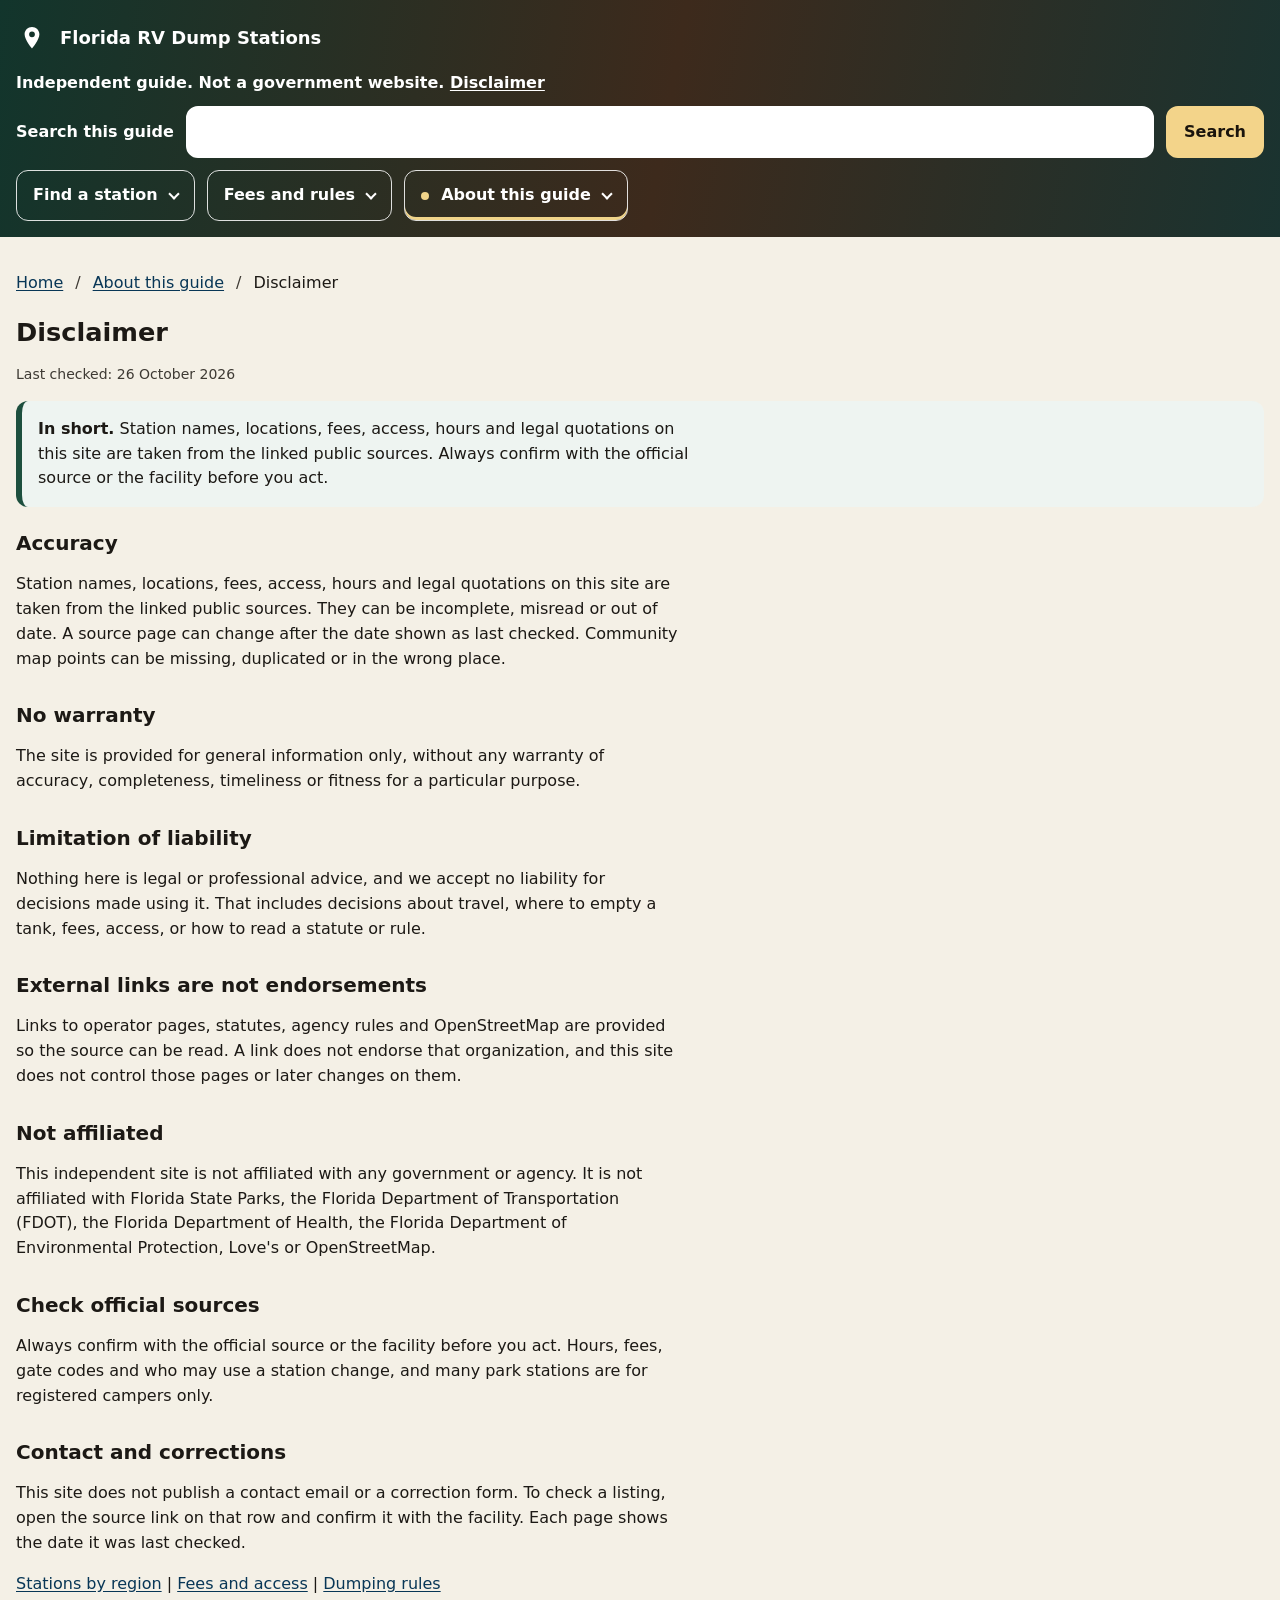
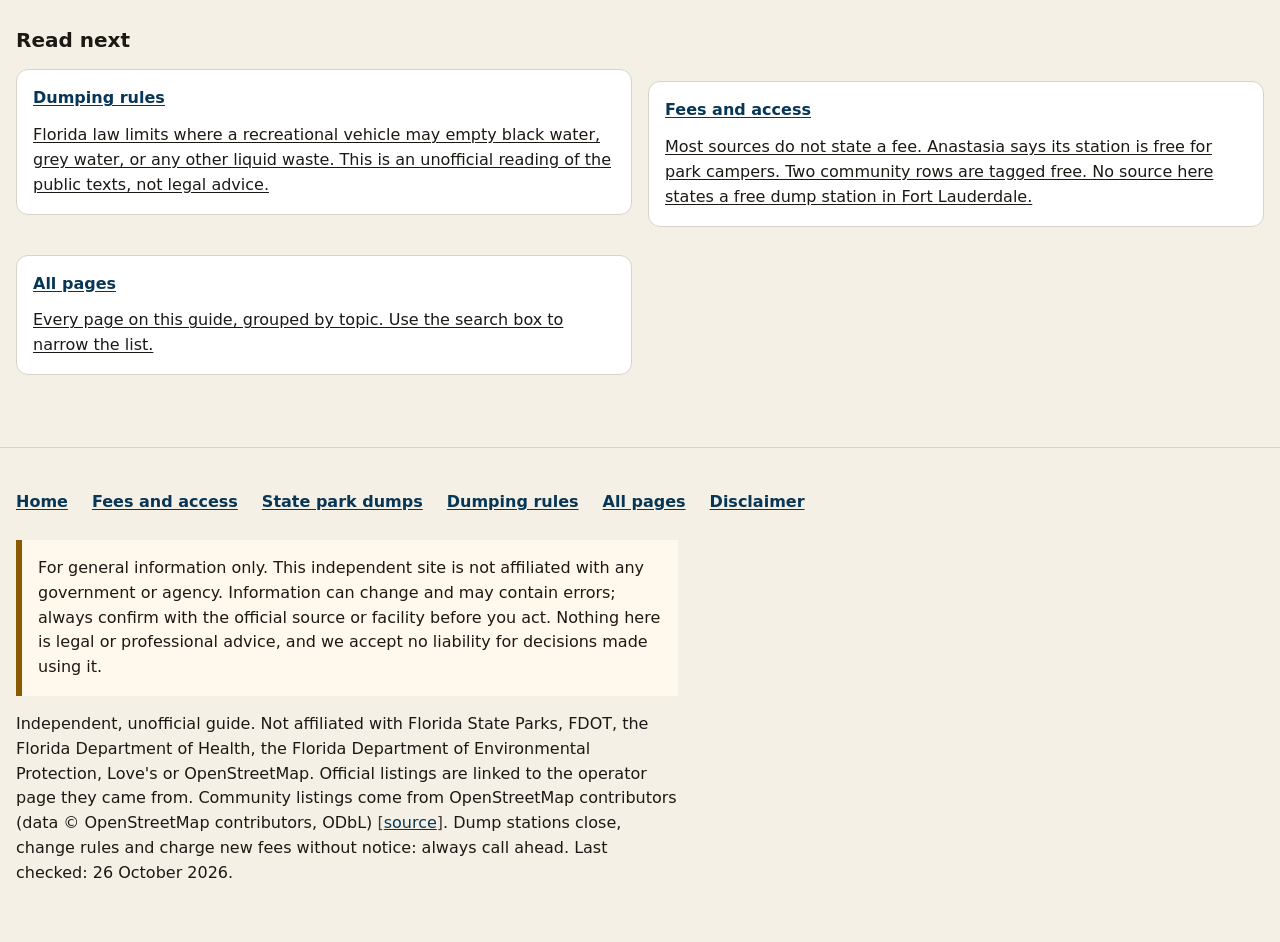
==== commit 44308092: "Show the answer on a phone and title pages in search words. Keep a sticky mobile header with the top" ====
--- a/site/disclaimer/index.html
+++ b/site/disclaimer/index.html
@@ -39,13 +39,13 @@
 #site-header{background:var(--head-bg);color:#fff;position:relative;z-index:40}
 #site-header a{color:#fff}
 #site-header a:visited{color:#fff}
-#site-header .shell{display:grid;grid-template-columns:minmax(0,1fr) auto;grid-template-areas:"brand searchbtn" "search search" "nav nav";align-items:center;column-gap:var(--space-16);row-gap:var(--space-12);padding-top:var(--space-16);padding-bottom:var(--space-16);position:relative}
-.brand-block{grid-area:brand;min-width:0}
-.brand{display:flex;align-items:center;gap:var(--space-12);min-width:0;color:#fff;text-decoration:none;font-weight:700;min-height:44px}
+#site-header .shell{display:grid;grid-template-columns:minmax(0,1fr) auto;grid-template-areas:"brand searchbtn" "sub sub" "search search" "nav nav";align-items:center;column-gap:var(--space-16);row-gap:var(--space-12);padding-top:var(--space-16);padding-bottom:var(--space-16);position:relative}
+.brand{grid-area:brand;display:flex;align-items:center;gap:var(--space-12);min-width:0;color:#fff;text-decoration:none;font-weight:700;min-height:44px}
 .mark{width:32px;height:32px;flex:none}
 .name-main{font-size:1.125rem;line-height:1.3}
 .name-compact{display:none}
-.name-sub{margin:var(--space-12) 0 0;font-size:1rem;font-weight:700;line-height:1.35;color:#fff}
+.name-sub{grid-area:sub;margin:0;font-size:1rem;font-weight:700;line-height:1.35;color:#fff}
+.name-sub a{text-decoration:underline;text-underline-offset:.15em}
 .search-toggle{grid-area:searchbtn;display:none;align-items:center;justify-content:center;gap:var(--space-12);min-height:44px;min-width:44px;padding:var(--space-12);font:inherit;font-weight:700;color:#fff;background:transparent;border:2px solid #fff;border-radius:12px;cursor:pointer;position:relative}
 .search-icon{width:24px;height:24px;display:block}
 .search-wrap{grid-area:search;position:relative}
@@ -95,22 +95,43 @@
 body.is-docked .search-toggle{display:inline-flex}
 body.is-docked .search-wrap{display:none;margin:0;position:absolute;top:100%;left:0;right:0;z-index:46;background:var(--head-bg);padding:var(--space-16);box-shadow:0 12px 24px rgba(0,0,0,.28)}
 body.is-docked .search-wrap.is-open{display:block}
+@media(min-width:960px){
+body.is-docked .name-sub{display:none}
+}
 @media(max-width:720px){
 body.is-docked .name-main{display:none}
 body.is-docked .name-compact{display:block;font-size:1rem;line-height:1.3;font-weight:700}
 body.is-docked .mark{width:24px;height:24px}
 body.is-docked .search-toggle-text{position:absolute;width:1px;height:1px;padding:0;margin:-1px;overflow:hidden;clip:rect(0,0,0,0);white-space:nowrap;border:0}
 }
+@media(max-width:959px){
+#head-slot{position:sticky;top:0;z-index:40}
+#site-header{box-shadow:0 2px 12px rgba(0,0,0,.28)}
+#site-header .shell{grid-template-areas:"brand searchbtn" "sub sub" "nav nav";padding-top:var(--space-12);padding-bottom:var(--space-12)}
+.search-toggle{display:inline-flex}
+.search-toggle-text{position:absolute;width:1px;height:1px;padding:0;margin:-1px;overflow:hidden;clip:rect(0,0,0,0);white-space:nowrap;border:0}
+.search-wrap{display:none;margin:0;position:absolute;top:100%;left:0;right:0;z-index:46;background:var(--head-bg);padding:var(--space-16);box-shadow:0 12px 24px rgba(0,0,0,.28)}
+.search-wrap.is-open{display:block}
+.mark{width:24px;height:24px}
+.name-main{font-size:1rem;line-height:1.3}
+.name-sub{font-size:0.875rem;line-height:1.35}
+body.nav-more-right .nav-fade-right,body.nav-more-left .nav-fade-left,body.nav-more-right .nav-hint{bottom:var(--space-12)}
+}
 main{min-width:0}
 main>.shell{padding-top:var(--space-24);padding-bottom:var(--space-40)}
+@media(max-width:959px){
+main>.shell{padding-top:var(--space-12)}
+}
 main:focus{outline:none}
 main:focus-visible{outline:3px solid var(--ink);outline-offset:-3px}
 .crumbs ol{display:flex;flex-wrap:wrap;list-style:none;padding:0;margin:0 0 var(--space-12);gap:0}
 .crumbs li{display:flex;align-items:center;min-height:44px}
 .crumbs li+li::before{content:"/";margin:0 var(--space-12);color:#3e3a34}
 .crumbs a{display:inline-flex;align-items:center;min-height:44px}
-.meta{margin:0 0 var(--space-16)}
-.checked{display:inline-flex;align-items:center;min-height:44px;background:#e5f2ea;color:#143024;border:1px solid #1d4f3e;border-radius:12px;padding:var(--space-12) var(--space-16);font-size:1rem}
+.checked-line{margin:0 0 var(--space-16);max-width:65ch;color:#3e3a34;font-size:0.875rem;line-height:1.4}
+figure.photo{margin:0 0 var(--space-24);max-width:40rem}
+figure.photo img{display:block;width:100%;height:auto;border:1px solid var(--line);border-radius:12px;background:#e7efe9}
+figure.photo figcaption{margin-top:var(--space-12);max-width:65ch;color:#3e3a34;font-size:1rem;line-height:1.45}
 p.disclaimer{max-width:65ch;background:#fff8ec;border-left:6px solid #8a5a00;padding:var(--space-16);margin:var(--space-16) 0}
 article.content{min-width:0}
 .head-block p,.rest p,.content p,footer p,.inshort p{max-width:65ch}
@@ -189,11 +210,11 @@
 .dirs{display:inline-flex;align-items:center;min-height:44px;margin-left:var(--space-12)}
 .sr{position:absolute;width:1px;height:1px;padding:0;margin:-1px;overflow:hidden;clip:rect(0,0,0,0);white-space:nowrap;border:0}
 @media(forced-colors:active){
-.card,.inshort,p.disclaimer,.jump,.period,.pn a,.search-toggle,.grp>summary,.loc-map{border:1px solid CanvasText}
+.card,.inshort,p.disclaimer,.jump,.period,.pn a,.search-toggle,.grp>summary,.loc-map,figure.photo img{border:1px solid CanvasText}
 :focus-visible,#site-header :focus-visible{outline:3px solid Highlight;box-shadow:none}
 }
 @media(max-width:359px){.shell{padding-left:var(--space-12);padding-right:var(--space-12)}}
-</style><script defer src="/_vercel/insights/script.js"></script></head><body><a class="skip" href="#content">Skip to content</a><div id="head-slot"><header id="site-header"><div class="shell"><div class="brand-block"><a class="brand" href="/"><svg class="mark" viewBox="0 0 32 32" aria-hidden="true" focusable="false"><path fill="#ffffff" d="M16 5c-4.1 0-7.4 3.2-7.4 7.3 0 5.5 7.4 14.2 7.4 14.2s7.4-8.7 7.4-14.2C23.4 8.2 20.1 5 16 5zm0 10.2a2.9 2.9 0 1 1 0-5.8 2.9 2.9 0 0 1 0 5.8z"/></svg><span class="name-main">Florida RV Dump Stations</span><span class="name-compact">Dump stations</span></a><p class="name-sub">Independent guide. Not a government website.</p></div><button type="button" class="search-toggle" aria-expanded="false" aria-controls="site-search"><svg class="search-icon" viewBox="0 0 24 24" aria-hidden="true" focusable="false"><circle cx="10.5" cy="10.5" r="6.5" fill="none" stroke="currentColor" stroke-width="2"/><path d="M15.5 15.5 20 20" fill="none" stroke="currentColor" stroke-width="2" stroke-linecap="round"/></svg><span class="search-toggle-text">Search</span></button><div class="search-wrap" id="site-search"><form class="sitesearch" role="search" action="/find/" method="get"><label for="q">Search this guide</label><input id="q" name="q" type="search" autocomplete="off" autocapitalize="off" autocorrect="off" spellcheck="false"><button type="submit">Search</button></form><div id="search-results" class="search-results" hidden role="region" aria-live="polite" aria-label="Matching pages"></div></div><nav id="site-nav" class="top" aria-label="Topics"><details class="grp"><summary>Find a station</summary><div class="glinks"><a href="/regions/panhandle/">Panhandle</a><a href="/regions/north/">North Florida</a><a href="/regions/central/">Central Florida</a><a href="/regions/tampa-bay-southwest/">Tampa Bay and Southwest</a><a href="/regions/southeast-keys/">Southeast and Keys</a></div></details><details class="grp"><summary>Fees and rules</summary><div class="glinks"><a href="/fees/">Fees and access</a><a href="/state-parks/">State park dumps</a><a href="/rules/">Dumping rules</a></div></details><details class="grp has-current"><summary aria-current="true">About this guide</summary><div class="glinks"><a href="/disclaimer/" class="is-current" aria-current="page">Disclaimer</a><a href="/find/">All pages</a></div></details></nav><span class="nav-fade nav-fade-left" aria-hidden="true"></span><span class="nav-fade nav-fade-right" aria-hidden="true"></span><span class="nav-hint" aria-hidden="true"></span></div></header></div><main id="content" tabindex="-1"><div class="shell"><nav class="crumbs" aria-label="Breadcrumb"><ol><li><a href="/">Home</a></li><li><a href="/#about-this-guide">About this guide</a></li><li><span aria-current="page">Disclaimer</span></li></ol></nav><p class="meta"><span class="checked">Last checked: 26 October 2026</span></p><p class="disclaimer">For general information only. This independent site is not affiliated with any government or agency. Information can change and may contain errors; always confirm with the official source or facility before you act. Nothing here is legal or professional advice, and we accept no liability for decisions made using it.</p><article class="content" aria-labelledby="page-title"><div class="head-block"><h1 id="page-title">Disclaimer</h1><div class="inshort"><p><strong>In short.</strong> Station names, locations, fees, access, hours and legal quotations on this site are taken from the linked public sources. Always confirm with the official source or the facility before you act.</p></div>
+</style><script defer src="/_vercel/insights/script.js"></script></head><body><a class="skip" href="#content">Skip to content</a><div id="head-slot"><header id="site-header"><div class="shell"><a class="brand" href="/"><svg class="mark" viewBox="0 0 32 32" aria-hidden="true" focusable="false"><path fill="#ffffff" d="M16 5c-4.1 0-7.4 3.2-7.4 7.3 0 5.5 7.4 14.2 7.4 14.2s7.4-8.7 7.4-14.2C23.4 8.2 20.1 5 16 5zm0 10.2a2.9 2.9 0 1 1 0-5.8 2.9 2.9 0 0 1 0 5.8z"/></svg><span class="name-main">Florida RV Dump Stations</span><span class="name-compact">Dump stations</span></a><p class="name-sub">Independent guide. Not a government website. <a href="/disclaimer/">Disclaimer</a></p><button type="button" class="search-toggle" aria-expanded="false" aria-controls="site-search"><svg class="search-icon" viewBox="0 0 24 24" aria-hidden="true" focusable="false"><circle cx="10.5" cy="10.5" r="6.5" fill="none" stroke="currentColor" stroke-width="2"/><path d="M15.5 15.5 20 20" fill="none" stroke="currentColor" stroke-width="2" stroke-linecap="round"/></svg><span class="search-toggle-text">Search</span></button><div class="search-wrap" id="site-search"><form class="sitesearch" role="search" action="/find/" method="get"><label for="q">Search this guide</label><input id="q" name="q" type="search" autocomplete="off" autocapitalize="off" autocorrect="off" spellcheck="false"><button type="submit">Search</button></form><div id="search-results" class="search-results" hidden role="region" aria-live="polite" aria-label="Matching pages"></div></div><nav id="site-nav" class="top" aria-label="Topics"><details class="grp"><summary>Find a station</summary><div class="glinks"><a href="/regions/panhandle/">Panhandle</a><a href="/regions/north/">North Florida</a><a href="/regions/central/">Central Florida</a><a href="/regions/tampa-bay-southwest/">Tampa Bay and Southwest</a><a href="/regions/southeast-keys/">Southeast and Keys</a></div></details><details class="grp"><summary>Fees and rules</summary><div class="glinks"><a href="/fees/">Fees and access</a><a href="/state-parks/">State park dumps</a><a href="/rules/">Dumping rules</a></div></details><details class="grp has-current"><summary aria-current="true">About this guide</summary><div class="glinks"><a href="/disclaimer/" class="is-current" aria-current="page">Disclaimer</a><a href="/find/">All pages</a></div></details></nav><span class="nav-fade nav-fade-left" aria-hidden="true"></span><span class="nav-fade nav-fade-right" aria-hidden="true"></span><span class="nav-hint" aria-hidden="true"></span></div></header></div><main id="content" tabindex="-1"><div class="shell"><nav class="crumbs" aria-label="Breadcrumb"><ol><li><a href="/">Home</a></li><li><a href="/#about-this-guide">About this guide</a></li><li><span aria-current="page">Disclaimer</span></li></ol></nav><article class="content" aria-labelledby="page-title"><div class="head-block"><h1 id="page-title">Disclaimer</h1><p class="checked-line">Last checked: 26 October 2026</p><div class="inshort"><p><strong>In short.</strong> Station names, locations, fees, access, hours and legal quotations on this site are taken from the linked public sources. Always confirm with the official source or the facility before you act.</p></div>
 </div><div class="layout"><div class="rest"><h2 id="accuracy">Accuracy</h2>
 <p>Station names, locations, fees, access, hours and legal quotations on this site are taken from the linked public sources. They can be incomplete, misread or out of date. A source page can change after the date shown as last checked. Community map points can be missing, duplicated or in the wrong place.</p>
 <h2 id="no-warranty">No warranty</h2>
@@ -208,7 +229,7 @@
 <p>Always confirm with the official source or the facility before you act. Hours, fees, gate codes and who may use a station change, and many park stations are for registered campers only.</p>
 <h2 id="contact-and-corrections">Contact and corrections</h2>
 <p>This site does not publish a contact email or a correction form. To check a listing, open the source link on that row and confirm it with the facility. Each page shows the date it was last checked.</p>
-<p><a href="/">Stations by region</a> | <a href="/fees/">Fees and access</a> | <a href="/rules/">Dumping rules</a></p><aside class="readnext" aria-labelledby="read-next"><h2 id="read-next">Read next</h2><ul><li><a class="jump" href="/rules/"><span class="lt">Dumping rules</span><span class="ls">Florida law limits where a recreational vehicle may empty black water, grey water, or any other liquid waste. This is an unofficial reading of the public texts, not legal advice.</span></a></li><li><a class="jump" href="/fees/"><span class="lt">Fees and access</span><span class="ls">Most sources do not publish a dump fee. Below are the only fee statements we found, then a summary of access rules.</span></a></li><li><a class="jump" href="/find/"><span class="lt">All pages</span><span class="ls">Every page on this guide, grouped by topic. Use the search box to narrow the list.</span></a></li></ul></aside></div></div></article></div></main><footer><div class="shell"><nav class="footnav" aria-label="About this guide"><a href="/">Home</a><a href="/fees/">Fees and access</a><a href="/state-parks/">State park dumps</a><a href="/rules/">Dumping rules</a><a href="/find/">All pages</a><a href="/disclaimer/" aria-current="page">Disclaimer</a></nav><p class="disclaimer">For general information only. This independent site is not affiliated with any government or agency. Information can change and may contain errors; always confirm with the official source or facility before you act. Nothing here is legal or professional advice, and we accept no liability for decisions made using it.</p><p>Independent, unofficial guide. Not affiliated with Florida State Parks, FDOT, the Florida Department of Health, the Florida Department of Environmental Protection, Love's or OpenStreetMap. Official listings are linked to the operator page they came from. Community listings come from OpenStreetMap contributors (data &copy; OpenStreetMap contributors, ODbL) <span class="src">[<a href="https://www.openstreetmap.org/copyright" rel="noopener">source</a>]</span>. Dump stations close, change rules and charge new fees without notice: always call ahead. Last checked: 26 October 2026.</p></div></footer><script type="application/json" id="search-data">[{"u": "/", "t": "Home", "s": "43 stations on 26 October 2026: 11 confirmed on an official page, 32 community-mapped. Confirm with the operator before you drive there.", "g": "Home", "k": "Grayton Beach State Park St. Andrews State Park FDOT rest areas, welcome centers and Turnpike service plazas etiquette rest area openstreetmap verification call ahead"}, {"u": "/regions/panhandle/", "t": "Panhandle", "s": "4 stations in the Panhandle. Each row links to its source. Call ahead.", "g": "Find a station", "k": "Love's Travel Stop #561 Mossy Head Mossy Head Walton Love's Dump station off Gulf Beach Drive East Not stated by source Franklin Not stated by source Dump station off Cabin Road Not stated by source Gulf Not stated by source Dump station off Cape San Blas Road Not stated by source Gulf Not stated by source"}, {"u": "/regions/north/", "t": "North Florida", "s": "6 stations in North Florida. Each row links to its source. Call ahead.", "g": "Find a station", "k": "Anastasia State Park communal dump station St. Augustine St. Johns Florida State Parks Rainbow Springs State Park campground dump station (near RV staging area) Dunnellon Marion Florida State Parks Manatee Springs State Park dump station Chiefland area Levy Florida State Parks Love's Travel Stop #620 Hawthorne Hawthorne Alachua Love's Love's Travel Stop #724 Lake City Lake City Columbia Love's Dump station off Northeast 142nd Place Road, Salt Springs Salt Springs Marion Not stated by source"}, {"u": "/regions/central/", "t": "Central Florida", "s": "6 stations in Central Florida. Each row links to its source. Call ahead.", "g": "Find a station", "k": "Tomoka State Park campground dump station Ormond Beach Volusia Florida State Parks Love's Travel Stop #708 Bushnell Bushnell Sumter Love's Dump station off Nfs 536, Johnsons Corner Johnsons Corner Lake Not stated by source Dump station off Loop A, Alexander Springs Day Use Area Alexander Springs Day Use Area Lake Not stated by source Dump station off North Beach Street, Ormond Beach Ormond Beach Volusia Not stated by source Dump station off Trail 10 Not stated by source Citrus Not stated by source"}, {"u": "/regions/tampa-bay-southwest/", "t": "Tampa Bay and Southwest", "s": "16 stations in Tampa Bay and Southwest. Each row links to its source. Call ahead.", "g": "Find a station", "k": "Myakka River State Park dump station (near Old Prairie Campground) Sarasota area Sarasota Florida State Parks Dump station Not stated by source Hillsborough Not stated by source Dump station off San Marco Road, Goodland Goodland Collier Not stated by source Dump station off Fort DeSoto Recreational Trail Not stated by source Pinellas Not stated by source Dump station off Fort DeSoto Recreational Trail Not stated by source Pinellas Not stated by source Dump station off Park Drive Not stated by source Sarasota Not stated by source Dump station off San Marco Road, Goodland Goodland Collier Not stated by source Dump station off E.G. Simmons Park Drive Not stated by source Hillsborough Not stated by source Dump station off State Park Access Road Not stated by source Hillsborough Not stated by source Dump station off Coral Point Drive, Cape Coral Cape Coral Lee Not stated by source Blue Boy Dump Not stated by source Sarasota Not stated by source Dump station off Tamiami Trail East Not stated by source Collier Not stated by source Dump station off River Trail, Estero Estero Lee Not stated by source Dump station off River Trail, Estero Estero Lee Not stated by source Dump station off CR 579, Thonotosassa Thonotosassa Hillsborough TA Dump station off Lazy Days Boulevard, Brandon Brandon Hillsborough Flying J"}, {"u": "/regions/southeast-keys/", "t": "Southeast and Keys", "s": "11 stations in the Southeast and the Keys. Each row links to its source. Call ahead.", "g": "Find a station", "k": "Curry Hammock State Park campground dump station Marathon area Monroe Florida State Parks Jonathan Dickinson State Park dump station (Pine Grove Campground) Hobe Sound area Martin Florida State Parks Dump station off Overseas Highway Not stated by source Monroe Not stated by source Dump station off Flamingo Lodge Highway Not stated by source Monroe Not stated by source Dump station off Flamingo Lodge Highway Not stated by source Monroe Not stated by source Dump station off Overseas Highway, Big Pine Key Big Pine Key Monroe Not stated by source Dump station off Sunset Boulevard Not stated by source Monroe Not stated by source Dump station off Gulf Shore Boulevard Not stated by source Monroe Not stated by source Dump station off Long Pine Key Road Not stated by source Miami-Dade Not stated by source Dump station off MacDonald Avenue, Stock Island Stock Island Monroe Not stated by source Dump station off Ocean Drive, Marathon Marathon Monroe Not stated by source"}, {"u": "/fees/", "t": "Fees and access", "s": "Most sources do not publish a dump fee. Below are the only fee statements we found, then a summary of access rules.", "g": "Fees and rules", "k": "fee access campers loves love state park customers potable water"}, {"u": "/state-parks/", "t": "State park dumps", "s": "The fee schedule says $10 per unit for a non-registered camper. Blue Spring says $10.65. Manatee Springs says its dump station is closed. Other park pages quoted here state who may use the station.", "g": "Fees and rules", "k": "state park campers day visitor non-registered fee hours closure koreshan oscar scherer blue spring fort clinch anastasia gamble rogers florida caverns little talbot kissimmee prairie collier seminole manatee springs"}, {"u": "/rules/", "t": "Dumping rules", "s": "Florida law limits where a recreational vehicle may empty black water, grey water, or any other liquid waste. This is an unofficial reading of the public texts, not legal advice.", "g": "Fees and rules", "k": "rest area welcome center litter law statute grey water black water wastewater sanitary dump station health department transportation"}, {"u": "/disclaimer/", "t": "Disclaimer", "s": "Station names, locations, fees, access, hours and legal quotations on this site are taken from the linked public sources. Always confirm with the official source or the facility before you act.", "g": "About this guide", "k": "liability warranty affiliation accuracy corrections"}, {"u": "/find/", "t": "All pages", "s": "Every page on this guide, grouped by topic. Use the search box to narrow the list.", "g": "About this guide", "k": "index search all pages topics"}]</script><script>(function(){
+<p><a href="/">Stations by region</a> | <a href="/fees/">Fees and access</a> | <a href="/rules/">Dumping rules</a></p><aside class="readnext" aria-labelledby="read-next"><h2 id="read-next">Read next</h2><ul><li><a class="jump" href="/rules/"><span class="lt">Dumping rules</span><span class="ls">Florida law limits where a recreational vehicle may empty black water, grey water, or any other liquid waste. This is an unofficial reading of the public texts, not legal advice.</span></a></li><li><a class="jump" href="/fees/"><span class="lt">Fees and access</span><span class="ls">Most sources do not state a fee. Anastasia says its station is free for park campers. Two community rows are tagged free. No source here states a free dump station in Fort Lauderdale.</span></a></li><li><a class="jump" href="/find/"><span class="lt">All pages</span><span class="ls">Every page on this guide, grouped by topic. Use the search box to narrow the list.</span></a></li></ul></aside></div></div></article></div></main><footer><div class="shell"><nav class="footnav" aria-label="About this guide"><a href="/">Home</a><a href="/fees/">Fees and access</a><a href="/state-parks/">State park dumps</a><a href="/rules/">Dumping rules</a><a href="/find/">All pages</a><a href="/disclaimer/" aria-current="page">Disclaimer</a></nav><p class="disclaimer">For general information only. This independent site is not affiliated with any government or agency. Information can change and may contain errors; always confirm with the official source or facility before you act. Nothing here is legal or professional advice, and we accept no liability for decisions made using it.</p><p>Independent, unofficial guide. Not affiliated with Florida State Parks, FDOT, the Florida Department of Health, the Florida Department of Environmental Protection, Love's or OpenStreetMap. Official listings are linked to the operator page they came from. Community listings come from OpenStreetMap contributors (data &copy; OpenStreetMap contributors, ODbL) <span class="src">[<a href="https://www.openstreetmap.org/copyright" rel="noopener">source</a>]</span>. Dump stations close, change rules and charge new fees without notice: always call ahead. Last checked: 26 October 2026.</p></div></footer><script type="application/json" id="search-data">[{"u": "/", "t": "Home", "s": "43 stations on 26 October 2026: 11 confirmed on an official page, 32 community-mapped. Pick a region to find one near you, then confirm with the operator.", "g": "Home", "k": "Grayton Beach State Park St. Andrews State Park FDOT rest areas, welcome centers and Turnpike service plazas etiquette rest area openstreetmap verification call ahead near me free miami fort lauderdale gainesville ocala jacksonville tallahassee pensacola tampa"}, {"u": "/regions/panhandle/", "t": "Panhandle", "s": "4 stations in the Panhandle. Pensacola and Tallahassee are in this region. No row on this page is in those cities. Call ahead.", "g": "Find a station", "k": "pensacola tallahassee escambia leon Love's Travel Stop #561 Mossy Head Mossy Head Walton Love's Dump station off Gulf Beach Drive East Not stated by source Franklin Not stated by source Dump station off Cabin Road Not stated by source Gulf Not stated by source Dump station off Cape San Blas Road Not stated by source Gulf Not stated by source"}, {"u": "/regions/north/", "t": "North Florida", "s": "6 stations in North Florida. Hawthorne is in Alachua County, the same county as Gainesville. Dunnellon is in Marion County, the same county as Ocala. No row is in Jacksonville. Call ahead.", "g": "Find a station", "k": "gainesville ocala jacksonville dunnellon hawthorne lake city marion alachua Anastasia State Park communal dump station St. Augustine St. Johns Florida State Parks Rainbow Springs State Park campground dump station (near RV staging area) Dunnellon Marion Florida State Parks Manatee Springs State Park dump station Chiefland area Levy Florida State Parks Love's Travel Stop #620 Hawthorne Hawthorne Alachua Love's Love's Travel Stop #724 Lake City Lake City Columbia Love's Dump station off Northeast 142nd Place Road, Salt Springs Salt Springs Marion Not stated by source"}, {"u": "/regions/central/", "t": "Central Florida", "s": "6 stations in Central Florida, including Ormond Beach and Bushnell. Call ahead.", "g": "Find a station", "k": "ormond beach bushnell orlando Tomoka State Park campground dump station Ormond Beach Volusia Florida State Parks Love's Travel Stop #708 Bushnell Bushnell Sumter Love's Dump station off Nfs 536, Johnsons Corner Johnsons Corner Lake Not stated by source Dump station off Loop A, Alexander Springs Day Use Area Alexander Springs Day Use Area Lake Not stated by source Dump station off North Beach Street, Ormond Beach Ormond Beach Volusia Not stated by source Dump station off Trail 10 Not stated by source Citrus Not stated by source"}, {"u": "/regions/tampa-bay-southwest/", "t": "Tampa Bay and Southwest", "s": "16 stations in Tampa Bay and Southwest Florida, including community rows in Hillsborough County, where Tampa is. Call ahead.", "g": "Find a station", "k": "tampa hillsborough pinellas sarasota fort myers naples Myakka River State Park dump station (near Old Prairie Campground) Sarasota area Sarasota Florida State Parks Dump station Not stated by source Hillsborough Not stated by source Dump station off San Marco Road, Goodland Goodland Collier Not stated by source Dump station off Fort DeSoto Recreational Trail Not stated by source Pinellas Not stated by source Dump station off Fort DeSoto Recreational Trail Not stated by source Pinellas Not stated by source Dump station off Park Drive Not stated by source Sarasota Not stated by source Dump station off San Marco Road, Goodland Goodland Collier Not stated by source Dump station off E.G. Simmons Park Drive Not stated by source Hillsborough Not stated by source Dump station off State Park Access Road Not stated by source Hillsborough Not stated by source Dump station off Coral Point Drive, Cape Coral Cape Coral Lee Not stated by source Blue Boy Dump Not stated by source Sarasota Not stated by source Dump station off Tamiami Trail East Not stated by source Collier Not stated by source Dump station off River Trail, Estero Estero Lee Not stated by source Dump station off River Trail, Estero Estero Lee Not stated by source Dump station off CR 579, Thonotosassa Thonotosassa Hillsborough TA Dump station off Lazy Days Boulevard, Brandon Brandon Hillsborough Flying J"}, {"u": "/regions/southeast-keys/", "t": "Southeast and Keys", "s": "11 stations in the Southeast and the Keys. One community row is in Miami-Dade, on Long Pine Key Road. No row names Fort Lauderdale. Call ahead.", "g": "Find a station", "k": "miami fort lauderdale broward miami-dade keys dump station miami Curry Hammock State Park campground dump station Marathon area Monroe Florida State Parks Jonathan Dickinson State Park dump station (Pine Grove Campground) Hobe Sound area Martin Florida State Parks Dump station off Overseas Highway Not stated by source Monroe Not stated by source Dump station off Flamingo Lodge Highway Not stated by source Monroe Not stated by source Dump station off Flamingo Lodge Highway Not stated by source Monroe Not stated by source Dump station off Overseas Highway, Big Pine Key Big Pine Key Monroe Not stated by source Dump station off Sunset Boulevard Not stated by source Monroe Not stated by source Dump station off Gulf Shore Boulevard Not stated by source Monroe Not stated by source Dump station off Long Pine Key Road Not stated by source Miami-Dade Not stated by source Dump station off MacDonald Avenue, Stock Island Stock Island Monroe Not stated by source Dump station off Ocean Drive, Marathon Marathon Monroe Not stated by source"}, {"u": "/fees/", "t": "Fees and access", "s": "Most sources do not state a fee. Anastasia says its station is free for park campers. Two community rows are tagged free. No source here states a free dump station in Fort Lauderdale.", "g": "Fees and rules", "k": "fee access campers loves love state park customers potable water free fort lauderdale"}, {"u": "/state-parks/", "t": "State park dumps", "s": "The fee schedule says $10 per unit for a non-registered camper. Blue Spring says $10.65. Manatee Springs says its dump station is closed. Other park pages quoted here state who may use the station.", "g": "Fees and rules", "k": "state park campers day visitor non-registered fee hours closure koreshan oscar scherer blue spring fort clinch anastasia gamble rogers florida caverns little talbot kissimmee prairie collier seminole manatee springs"}, {"u": "/rules/", "t": "Dumping rules", "s": "Florida law limits where a recreational vehicle may empty black water, grey water, or any other liquid waste. This is an unofficial reading of the public texts, not legal advice.", "g": "Fees and rules", "k": "rest area welcome center litter law statute grey water black water wastewater sanitary dump station health department transportation"}, {"u": "/disclaimer/", "t": "Disclaimer", "s": "Station names, locations, fees, access, hours and legal quotations on this site are taken from the linked public sources. Always confirm with the official source or the facility before you act.", "g": "About this guide", "k": "liability warranty affiliation accuracy corrections"}, {"u": "/find/", "t": "All pages", "s": "Every page on this guide, grouped by topic. Use the search box to narrow the list.", "g": "About this guide", "k": "index search all pages topics near me miami fort lauderdale gainesville ocala tampa pensacola"}]</script><script>(function(){
   var el=document.getElementById("search-data");
   var input=document.getElementById("q");
   var box=document.getElementById("search-results");
@@ -314,9 +335,12 @@
   var docked=false;
   var fullH=0;
   var compactH=0;
+  function isNarrow(){
+    return window.matchMedia("(max-width: 959px)").matches;
+  }
   function setSearchOpen(open){
     if(!search||!toggle) return;
-    if(open && !document.body.classList.contains("is-docked")) open=false;
+    if(open && !document.body.classList.contains("is-docked") && !isNarrow()) open=false;
     search.classList.toggle("is-open", open);
     toggle.setAttribute("aria-expanded", open?"true":"false");
     if(open){
@@ -334,7 +358,7 @@
     document.documentElement.style.setProperty("--panel-top", header.getBoundingClientRect().bottom+"px");
   }
   function applyPad(){
-    var h=compactH||header.getBoundingClientRect().height;
+    var h=isNarrow()?header.getBoundingClientRect().height:(compactH||header.getBoundingClientRect().height);
     var pad=Math.ceil(h+12);
     document.documentElement.style.setProperty("--scroll-pad", pad+"px");
     setPanelTop();
@@ -345,6 +369,7 @@
     fullH=header.offsetHeight;
   }
   function measureCompact(){
+    if(isNarrow()) return header.offsetHeight;
     var was=document.body.classList.contains("is-docked");
     document.body.classList.add("is-docked");
     var h=header.offsetHeight;
@@ -393,6 +418,11 @@
     applyPad();
   }
   function onScroll(){
+    if(isNarrow()){
+      if(docked) undock();
+      applyPad();
+      return;
+    }
     var y=window.scrollY||document.documentElement.scrollTop||0;
     if(!fullH) measure();
     var line=Math.max(24, fullH-compactH);
@@ -441,7 +471,7 @@
   });
   document.addEventListener("focusin", function(e){
     var t=e.target;
-    if(!t||!docked) return;
+    if(!t||(!docked && !isNarrow())) return;
     if(nav && nav.contains(t) && nav.scrollWidth>nav.clientWidth+8 && t.closest){
       var grp=t.closest(".grp");
       if(grp){
